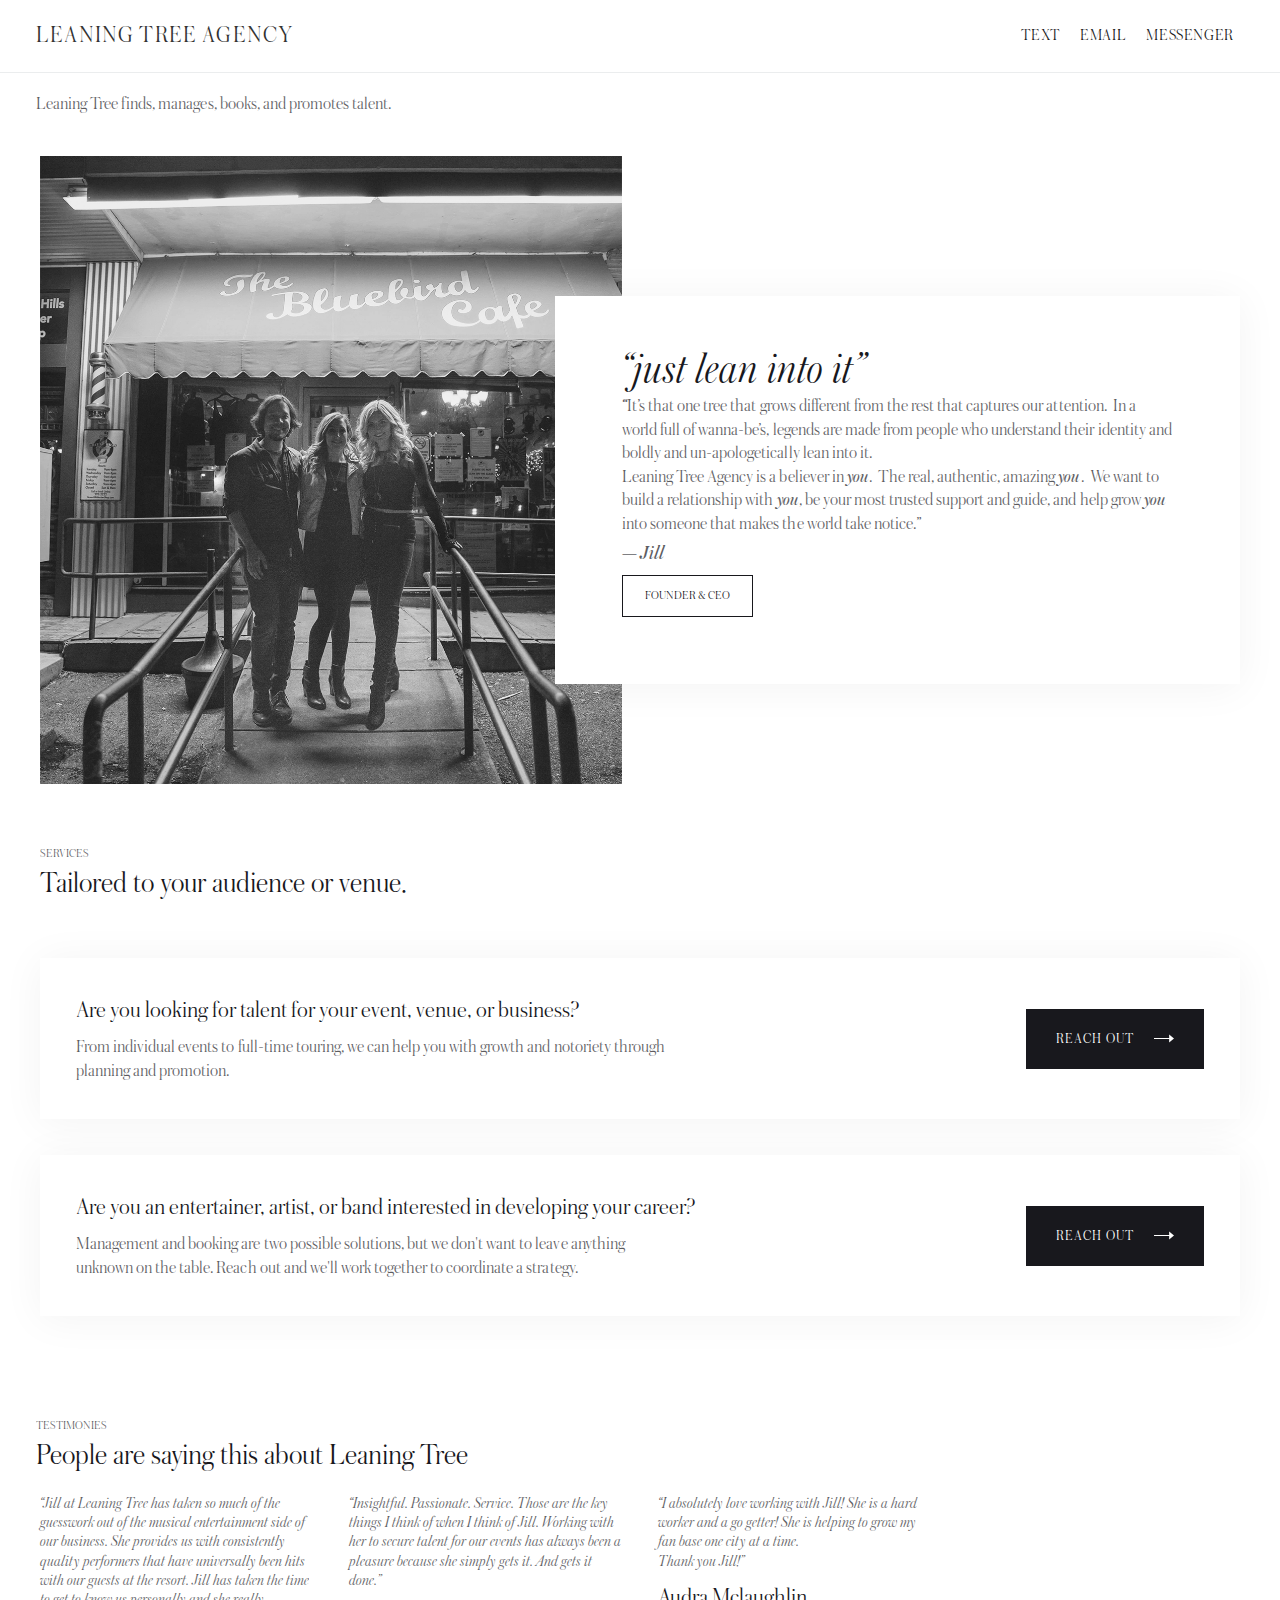
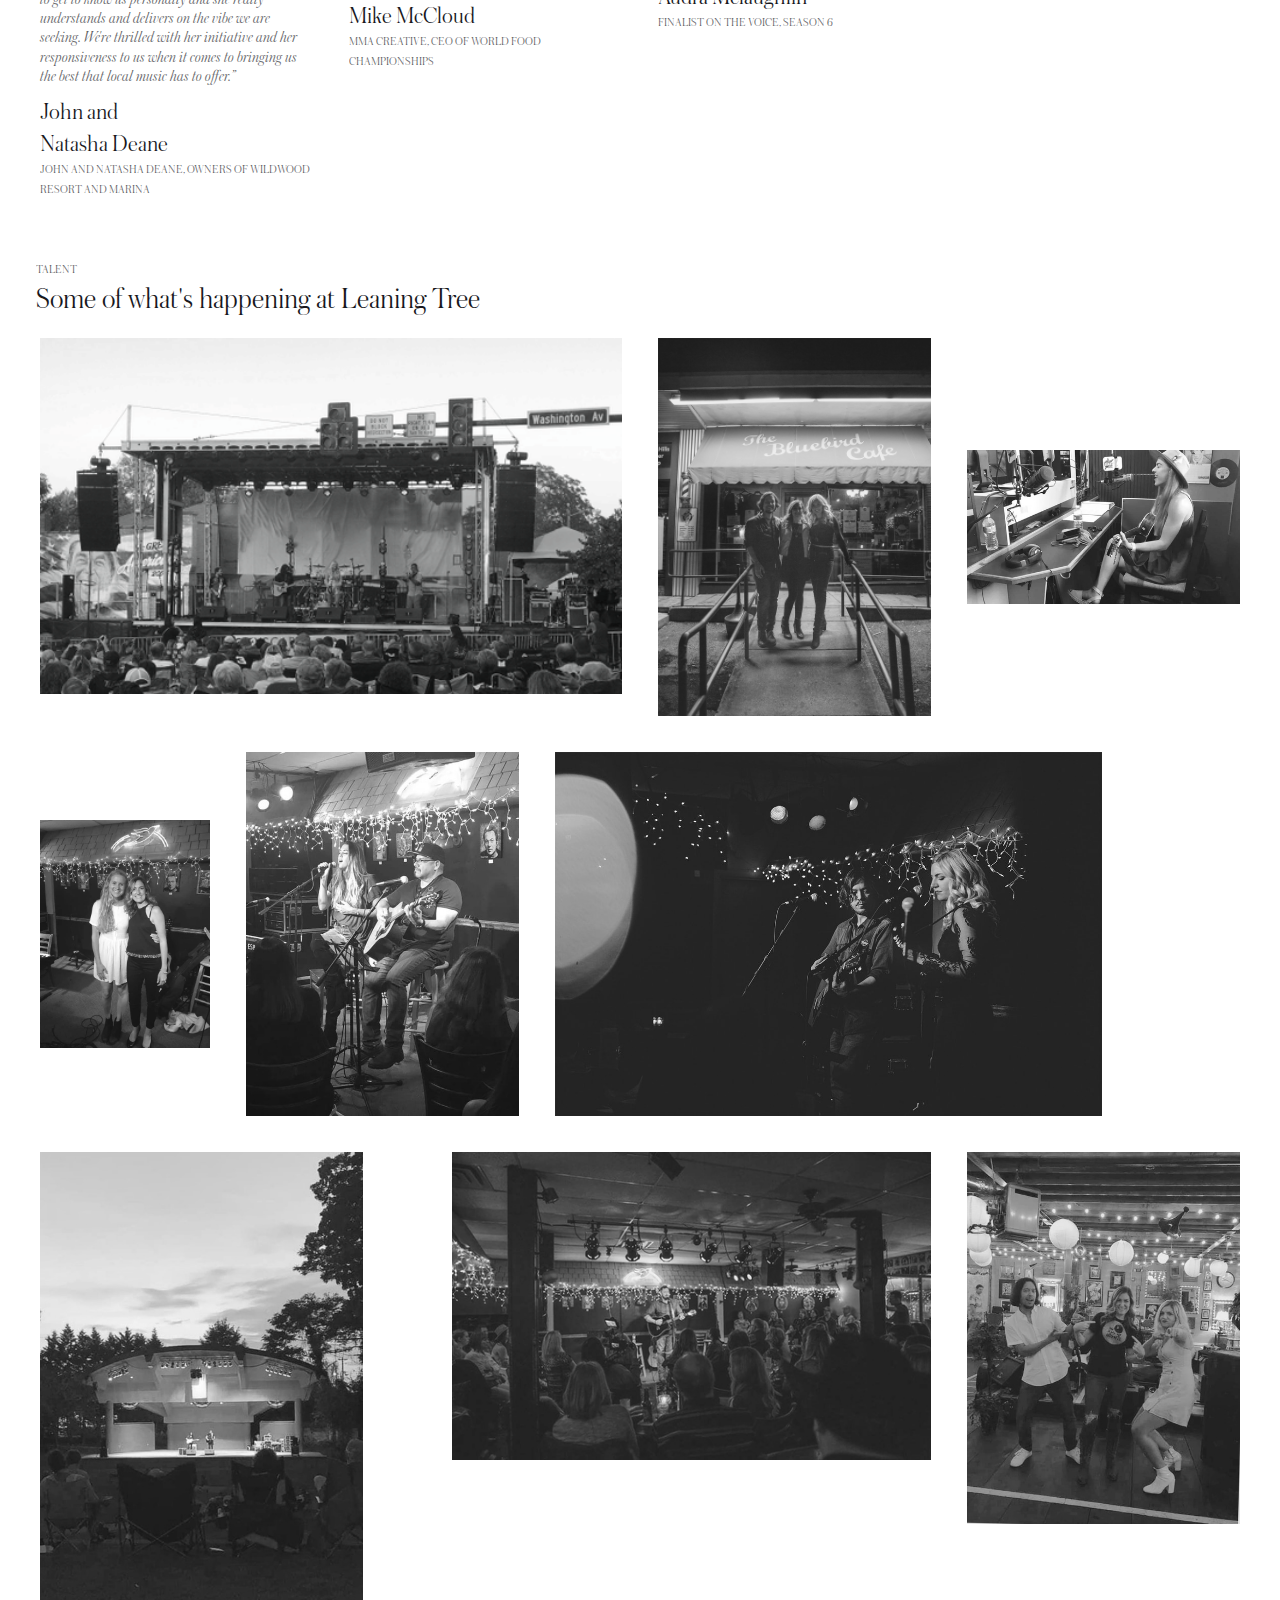
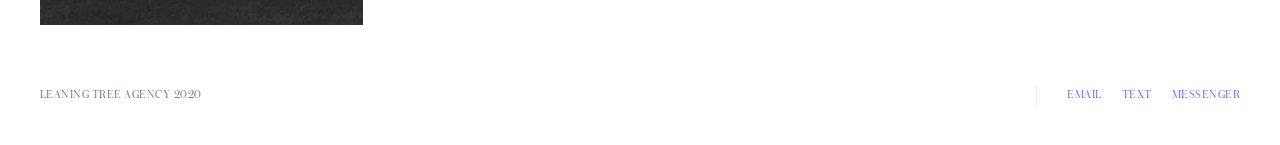
==== index.html @ 489dcfaf "moving files out of folder" ====
<!DOCTYPE html>
<!--  This site was created in Webflow. http://www.webflow.com  -->
<!--  Last Published: Fri May 15 2020 15:03:28 GMT+0000 (Coordinated Universal Time)  -->
<html data-wf-page="5e2cdea18c2b17414cbf01ee" data-wf-site="5e2cdea18c2b172fc7bf01ed">
<head>
  <meta charset="utf-8">
  <title>Leaning Tree Agency</title>
  <meta content="width=device-width, initial-scale=1" name="viewport">
  <meta content="Webflow" name="generator">
  <link href="css/normalize.css" rel="stylesheet" type="text/css">
  <link href="css/webflow.css" rel="stylesheet" type="text/css">
  <link href="css/leaning-tree-agency.webflow.css" rel="stylesheet" type="text/css">
  <!-- [if lt IE 9]><script src="https://cdnjs.cloudflare.com/ajax/libs/html5shiv/3.7.3/html5shiv.min.js" type="text/javascript"></script><![endif] -->
  <script type="text/javascript">
      ! function(o, c) {
        var n = c.documentElement,
          t = " w-mod-";
        n.className += t + "js", ("ontouchstart" in o || o.DocumentTouch && c instanceof DocumentTouch) && (n.className += t + "touch")
      }(window, document);
    </script>
  <link href="images/favicon.ico" rel="shortcut icon" type="image/x-icon">
  <link href="images/webclip.png" rel="apple-touch-icon">
</head>
<body>
  <div data-collapse="none" data-animation="default" data-duration="400" data-no-scroll="1" role="banner" class="navbar1 active-nav1 w-nav">
    <div class="nav1-wrap">
      <a href="http://leaningtreeagency.com" id="w-node-51415d93a63d-4cbf01ee" class="brand w-nav-brand">
        <p class="nav1-logo">leaning tree agency</p>
      </a>
      <div id="w-node-51415d93a640-4cbf01ee" class="nav1-menu-wrap">
        <nav role="navigation" class="nav1-menu w-nav-menu"><a href="sms:1-931-251-1902" class="nav-link w-nav-link">Text</a><a href="mailto:stalnakerjill@gmail.com" class="nav-link w-nav-link">email</a><a href="http://m.me/stalnakerjill" target="_blank" class="nav-link w-nav-link">messenger</a></nav>
      </div>
    </div>
  </div>
  <div class="wrapper m20-60">
    <div class="section-2 m20-40">
      <div class="hero3-content-2">
        <p class="paragraph-71">Leaning Tree finds, manages, books, and promotes talent. <br></p>
      </div>
      <div class="contact-nav"><a href="sms:1-931-251-1902" target="_blank" class="sms">Text</a><a href="mailto:stalnakerjill@gmail.com" class="email">Email</a><a href="http://m.me/stalnakerjill" target="_blank" class="messenger">Messenger</a></div>
    </div>
  </div>
  <div class="wrapper m0-60">
    <div class="section-2">
      <div class="w-layout-grid content7-grid">
        <div id="w-node-635396e40d58-4cbf01ee" class="content7-content-wrap">
          <div>
            <div class="size1-text-2"><em class="italic-text">“just lean into it”</em></div>
            <div class="paragraph-71"><em class="italic-text">“</em>It’s that one tree that grows different from the rest that captures our attention.  In a world full of wanna-be’s, legends are made from people who understand their identity and boldly and un-apologetically lean into it.<br>Leaning Tree Agency is a believer in <em>you</em>.  The real, authentic, amazing <em>you</em>.  We want to build a relationship with <em>you</em>, be your most trusted support and guide, and help grow <em>you </em>into someone that makes the world take notice.”<br><em class="italic-text-2">— Jill</em></div>
          </div>
          <div class="label">FOUNDER &amp; CEO</div>
        </div>
        <div id="w-node-635396e40d5e-4cbf01ee" class="content7-image"></div>
      </div>
    </div>
  </div>
  <div class="wrapper m0-100">
    <div class="section-2">
      <div class="w-layout-grid cta10-grid">
        <div id="w-node-aba1b7c9fd84-4cbf01ee" class="cta10-headline-wrap">
          <div class="text-label">Services<br></div>
          <p class="size3-text-2">Tailored to your audience or venue.<br></p>
        </div>
        <div id="w-node-aba1b7c9fd8b-4cbf01ee" class="cta10-option-wrap">
          <div class="cta10-option-title">
            <p class="size4-text">Are you looking for talent for your event, venue, or business?<br></p>
            <p class="paragraph-71">From individual events to full-time touring, we can help you with growth and notoriety through planning and promotion.<br></p>
          </div>
          <a data-w-id="052a7e98-3991-76e2-40b9-aba1b7c9fd93" href="mailto:stalnakerjill@gmail.com" class="button-small w-inline-block">
            <div class="button-label">REACH OUT</div><img src="images/Arrow2x.svg" alt="" class="button-arrow"></a>
        </div>
        <div id="w-node-aba1b7c9fd97-4cbf01ee" class="cta10-option-wrap">
          <div class="cta10-option-title">
            <p class="size4-text">Are you an entertainer, artist, or band interested in developing your career?<br></p>
            <p class="paragraph-71">Management and booking are two possible solutions, but we don&#x27;t want to leave anything unknown on the table. Reach out and we&#x27;ll work together to coordinate a strategy.<br></p>
          </div>
          <a data-w-id="052a7e98-3991-76e2-40b9-aba1b7c9fd9f" href="mailto:stalnakerjill@gmail.com" class="button-small w-inline-block">
            <div class="button-label">REACH OUT</div><img src="images/Arrow2x.svg" alt="" class="button-arrow"></a>
        </div>
      </div>
    </div>
  </div>
  <div class="wrapper m0-60">
    <div class="section-2">
      <div class="content17-headline-wrap">
        <div class="text-label">Testimonies</div>
        <div class="size3-text-2">People are saying this about Leaning Tree<br></div>
      </div>
      <div class="w-layout-grid content17-grid">
        <div id="w-node-8b6c65f824bd-4cbf01ee">
          <div class="content17-author-pic content17-image2"></div>
          <p class="paragraph-72"><em class="italic-text">“</em>Jill at Leaning Tree has taken so much of the guesswork out of the musical entertainment side of our business. She provides us with consistently quality performers that have universally been hits with our guests at the resort. Jill has taken the time to get to know us personally and she really understands and delivers on the vibe we are seeking. We&#x27;re thrilled with her initiative and her responsiveness to us when it comes to bringing us the best that local music has to offer.”<br></p>
          <div class="size4-text">John and <br>Natasha Deane<br></div>
          <div class="text-label">John and Natasha Deane, owners of Wildwood Resort and Marina</div>
        </div>
        <div id="w-node-8b6c65f824b3-4cbf01ee">
          <div class="content17-author-pic content17-image1"></div>
          <p class="paragraph-72"><em class="italic-text">“</em>Insightful. Passionate. Service. Those are the key things I think of when I think of Jill. Working with her to secure talent for our events has always been a pleasure because she simply gets it. And gets it done.”<br></p>
          <div class="size4-text">Mike McCloud<br></div>
          <div class="text-label">MMA Creative, CEO of World Food Championships</div>
        </div>
        <div id="w-node-8b6c65f824c7-4cbf01ee">
          <div class="content17-author-pic content17-image3"></div>
          <p class="paragraph-72"><em class="italic-text">“</em>I absolutely love working with Jill! She is a hard worker and a go getter! She is helping to grow my fan base one city at a time. <br>Thank you Jill!”<br></p>
          <div class="size4-text">Audra Mclaughlin<br></div>
          <div class="text-label">finalist on The Voice, season 6</div>
        </div>
      </div>
    </div>
  </div>
  <div class="wrapper m40-20">
    <div class="section-2">
      <div class="content17-headline-wrap">
        <div class="text-label">Talent</div>
        <div class="size3-text-2">Some of what&#x27;s happening at Leaning Tree</div>
      </div>
      <div class="w-layout-grid content6-grid"><img src="images/concert.png" width="1901" srcset="images/concert-p-500.png 500w, images/concert-p-800.png 800w, images/concert-p-1080.png 1080w, images/concert-p-1600.png 1600w, images/concert-p-2000.png 2000w, images/concert-p-2600.png 2600w, images/concert-p-3200.png 3200w, images/concert.png 3802w" sizes="(max-width: 479px) 21vw, (max-width: 767px) 14vw, (max-width: 991px) 9vw, (max-width: 1279px) 5vw, 67px" id="w-node-f8211c291691-4cbf01ee" alt=""><img src="images/LeaningTree-15.jpg" width="324" srcset="images/LeaningTree-15-p-500.jpeg 500w, images/LeaningTree-15-p-800.jpeg 800w, images/LeaningTree-15-p-1080.jpeg 1080w, images/LeaningTree-15.jpg 1156w" sizes="(max-width: 479px) 21vw, (max-width: 767px) 14vw, (max-width: 991px) 9vw, (max-width: 1279px) 5vw, 67px" id="w-node-249fa0f0c593-4cbf01ee" alt=""><img src="images/LeaningTree-9.jpg" width="372" srcset="images/LeaningTree-9-p-500.jpeg 500w, images/LeaningTree-9-p-800.jpeg 800w, images/LeaningTree-9.jpg 960w" sizes="(max-width: 479px) 21vw, (max-width: 767px) 14vw, (max-width: 991px) 9vw, (max-width: 1279px) 5vw, 67px" id="w-node-abe254075453-4cbf01ee" alt=""><img src="images/LeaningTree-4.jpg" width="251" srcset="images/LeaningTree-4-p-500.jpeg 500w, images/LeaningTree-4.jpg 688w" sizes="(max-width: 479px) 21vw, (max-width: 767px) 14vw, (max-width: 991px) 9vw, (max-width: 1279px) 5vw, 67px" id="w-node-fb7b08b3c97b-4cbf01ee" alt=""><img src="images/LeaningTree-2.jpg" width="279" srcset="images/LeaningTree-2-p-500.jpeg 500w, images/LeaningTree-2.jpg 720w" sizes="(max-width: 479px) 21vw, (max-width: 767px) 14vw, (max-width: 991px) 9vw, (max-width: 1279px) 5vw, 67px" id="w-node-62f5f57d9c91-4cbf01ee" alt=""><img src="images/LeaningTree-14.jpg" width="547" srcset="images/LeaningTree-14-p-1080.jpeg 1080w, images/LeaningTree-14.jpg 1600w" sizes="(max-width: 479px) 21vw, (max-width: 767px) 14vw, (max-width: 991px) 9vw, (max-width: 1279px) 5vw, 67px" id="w-node-262504e046e8-4cbf01ee" alt=""><img src="images/LeaningTree-7.jpg" width="323" srcset="images/LeaningTree-7-p-500.jpeg 500w, images/LeaningTree-7.jpg 592w" sizes="(max-width: 479px) 21vw, (max-width: 767px) 14vw, (max-width: 991px) 9vw, (max-width: 1279px) 5vw, 67px" id="w-node-73615f0e7af0-4cbf01ee" alt=""><img src="images/LeaningTree-12.jpg" width="563" srcset="images/LeaningTree-12-p-500.jpeg 500w, images/LeaningTree-12-p-800.jpeg 800w, images/LeaningTree-12.jpg 960w" sizes="(max-width: 479px) 21vw, (max-width: 767px) 14vw, (max-width: 991px) 9vw, (max-width: 1279px) 5vw, 67px" id="w-node-8b272ee612b5-4cbf01ee" alt=""><img src="images/LeaningTree-3.jpg" width="279" srcset="images/LeaningTree-3-p-500.jpeg 500w, images/LeaningTree-3.jpg 652w" sizes="(max-width: 479px) 21vw, (max-width: 767px) 14vw, (max-width: 991px) 9vw, (max-width: 1279px) 5vw, 67px" id="w-node-10e505156685-4cbf01ee" alt=""></div>
    </div>
  </div>
  <div class="wrapper">
    <div class="section-2">
      <div class="w-layout-grid footer5-grid"><a id="w-node-8fe089604142-4cbf01ee" href="#" class="footer5-logo-link">leaning tree agency 2020</a>
        <div id="w-node-8fe089604144-4cbf01ee" class="footer5-right-column">
          <div class="footer5-divider"></div>
          <div class="footer5-links-wrap"><a href="mailto:stalnakerjill@gmail.com" class="footer5-link">email</a><a href="sms:1-931-251-1902" class="footer5-link">Text</a><a href="http://m.me/stalnakerjill" class="footer5-link">MESsenger</a></div>
        </div>
      </div>
    </div>
  </div>
  <script src="https://d3e54v103j8qbb.cloudfront.net/js/jquery-3.4.1.min.220afd743d.js?site=5e2cdea18c2b172fc7bf01ed" type="text/javascript" integrity="sha256-CSXorXvZcTkaix6Yvo6HppcZGetbYMGWSFlBw8HfCJo=" crossorigin="anonymous"></script>
  <script src="js/webflow.js" type="text/javascript"></script>
  <!-- [if lte IE 9]><script src="https://cdnjs.cloudflare.com/ajax/libs/placeholders/3.0.2/placeholders.min.js"></script><![endif] -->
</body>
</html>
---- css/webflow.css ----
@font-face {
  font-family: 'webflow-icons';
  src: url("[data-uri]") format('truetype');
  font-weight: normal;
  font-style: normal;
}
[class^="w-icon-"],
[class*=" w-icon-"] {
  /* use !important to prevent issues with browser extensions that change fonts */
  font-family: 'webflow-icons' !important;
  speak: none;
  font-style: normal;
  font-weight: normal;
  font-variant: normal;
  text-transform: none;
  line-height: 1;
  /* Better Font Rendering =========== */
  -webkit-font-smoothing: antialiased;
  -moz-osx-font-smoothing: grayscale;
}
.w-icon-slider-right:before {
  content: "\e600";
}
.w-icon-slider-left:before {
  content: "\e601";
}
.w-icon-nav-menu:before {
  content: "\e602";
}
.w-icon-arrow-down:before,
.w-icon-dropdown-toggle:before {
  content: "\e603";
}
.w-icon-file-upload-remove:before {
  content: "\e900";
}
.w-icon-file-upload-icon:before {
  content: "\e903";
}
* {
  -webkit-box-sizing: border-box;
  -moz-box-sizing: border-box;
  box-sizing: border-box;
}
html {
  height: 100%;
}
body {
  margin: 0;
  min-height: 100%;
  background-color: #fff;
  font-family: Arial, sans-serif;
  font-size: 14px;
  line-height: 20px;
  color: #333;
}
img {
  max-width: 100%;
  vertical-align: middle;
  display: inline-block;
}
html.w-mod-touch * {
  background-attachment: scroll !important;
}
.w-block {
  display: block;
}
.w-inline-block {
  max-width: 100%;
  display: inline-block;
}
.w-clearfix:before,
.w-clearfix:after {
  content: " ";
  display: table;
  grid-column-start: 1;
  grid-row-start: 1;
  grid-column-end: 2;
  grid-row-end: 2;
}
.w-clearfix:after {
  clear: both;
}
.w-hidden {
  display: none;
}
.w-button {
  display: inline-block;
  padding: 9px 15px;
  background-color: #3898EC;
  color: white;
  border: 0;
  line-height: inherit;
  text-decoration: none;
  cursor: pointer;
  border-radius: 0;
}
input.w-button {
  -webkit-appearance: button;
}
html[data-w-dynpage] [data-w-cloak] {
  color: transparent !important;
}
.w-webflow-badge,
.w-webflow-badge * {
  position: static;
  left: auto;
  top: auto;
  right: auto;
  bottom: auto;
  z-index: auto;
  display: block;
  visibility: visible;
  overflow: visible;
  overflow-x: visible;
  overflow-y: visible;
  box-sizing: border-box;
  width: auto;
  height: auto;
  max-height: none;
  max-width: none;
  min-height: 0;
  min-width: 0;
  margin: 0;
  padding: 0;
  float: none;
  clear: none;
  border: 0 none transparent;
  border-radius: 0;
  background: none;
  background-image: none;
  background-position: 0% 0%;
  background-size: auto auto;
  background-repeat: repeat;
  background-origin: padding-box;
  background-clip: border-box;
  background-attachment: scroll;
  background-color: transparent;
  box-shadow: none;
  opacity: 1.0;
  transform: none;
  transition: none;
  direction: ltr;
  font-family: inherit;
  font-weight: inherit;
  color: inherit;
  font-size: inherit;
  line-height: inherit;
  font-style: inherit;
  font-variant: inherit;
  text-align: inherit;
  letter-spacing: inherit;
  text-decoration: inherit;
  text-indent: 0;
  text-transform: inherit;
  list-style-type: disc;
  text-shadow: none;
  font-smoothing: auto;
  vertical-align: baseline;
  cursor: inherit;
  white-space: inherit;
  word-break: normal;
  word-spacing: normal;
  word-wrap: normal;
}
.w-webflow-badge {
  position: fixed !important;
  display: inline-block !important;
  visibility: visible !important;
  opacity: 1 !important;
  z-index: 2147483647 !important;
  top: auto !important;
  right: 12px !important;
  bottom: 12px !important;
  left: auto !important;
  color: #AAADB0 !important;
  background-color: #fff !important;
  border-radius: 3px !important;
  padding: 6px 8px 6px 6px !important;
  font-size: 12px !important;
  opacity: 1.0 !important;
  line-height: 14px !important;
  text-decoration: none !important;
  transform: none !important;
  margin: 0 !important;
  width: auto !important;
  height: auto !important;
  overflow: visible !important;
  white-space: nowrap;
  box-shadow: 0 0 0 1px rgba(0, 0, 0, 0.1), 0px 1px 3px rgba(0, 0, 0, 0.1);
  cursor: pointer;
}
.w-webflow-badge > img {
  display: inline-block !important;
  visibility: visible !important;
  opacity: 1 !important;
  vertical-align: middle !important;
}
h1,
h2,
h3,
h4,
h5,
h6 {
  font-weight: bold;
  margin-bottom: 10px;
}
h1 {
  font-size: 38px;
  line-height: 44px;
  margin-top: 20px;
}
h2 {
  font-size: 32px;
  line-height: 36px;
  margin-top: 20px;
}
h3 {
  font-size: 24px;
  line-height: 30px;
  margin-top: 20px;
}
h4 {
  font-size: 18px;
  line-height: 24px;
  margin-top: 10px;
}
h5 {
  font-size: 14px;
  line-height: 20px;
  margin-top: 10px;
}
h6 {
  font-size: 12px;
  line-height: 18px;
  margin-top: 10px;
}
p {
  margin-top: 0;
  margin-bottom: 10px;
}
blockquote {
  margin: 0 0 10px 0;
  padding: 10px 20px;
  border-left: 5px solid #E2E2E2;
  font-size: 18px;
  line-height: 22px;
}
figure {
  margin: 0;
  margin-bottom: 10px;
}
figcaption {
  margin-top: 5px;
  text-align: center;
}
ul,
ol {
  margin-top: 0px;
  margin-bottom: 10px;
  padding-left: 40px;
}
.w-list-unstyled {
  padding-left: 0;
  list-style: none;
}
.w-embed:before,
.w-embed:after {
  content: " ";
  display: table;
  grid-column-start: 1;
  grid-row-start: 1;
  grid-column-end: 2;
  grid-row-end: 2;
}
.w-embed:after {
  clear: both;
}
.w-video {
  width: 100%;
  position: relative;
  padding: 0;
}
.w-video iframe,
.w-video object,
.w-video embed {
  position: absolute;
  top: 0;
  left: 0;
  width: 100%;
  height: 100%;
}
fieldset {
  padding: 0;
  margin: 0;
  border: 0;
}
button,
html input[type="button"],
input[type="reset"] {
  border: 0;
  cursor: pointer;
  -webkit-appearance: button;
}
.w-form {
  margin: 0 0 15px;
}
.w-form-done {
  display: none;
  padding: 20px;
  text-align: center;
  background-color: #dddddd;
}
.w-form-fail {
  display: none;
  margin-top: 10px;
  padding: 10px;
  background-color: #ffdede;
}
label {
  display: block;
  margin-bottom: 5px;
  font-weight: bold;
}
.w-input,
.w-select {
  display: block;
  width: 100%;
  height: 38px;
  padding: 8px 12px;
  margin-bottom: 10px;
  font-size: 14px;
  line-height: 1.428571429;
  color: #333333;
  vertical-align: middle;
  background-color: #ffffff;
  border: 1px solid #cccccc;
}
.w-input:-moz-placeholder,
.w-select:-moz-placeholder {
  color: #999;
}
.w-input::-moz-placeholder,
.w-select::-moz-placeholder {
  color: #999;
  opacity: 1;
}
.w-input:-ms-input-placeholder,
.w-select:-ms-input-placeholder {
  color: #999;
}
.w-input::-webkit-input-placeholder,
.w-select::-webkit-input-placeholder {
  color: #999;
}
.w-input:focus,
.w-select:focus {
  border-color: #3898EC;
  outline: 0;
}
.w-input[disabled],
.w-select[disabled],
.w-input[readonly],
.w-select[readonly],
fieldset[disabled] .w-input,
fieldset[disabled] .w-select {
  cursor: not-allowed;
  background-color: #eeeeee;
}
textarea.w-input,
textarea.w-select {
  height: auto;
}
.w-select {
  background-color: #f3f3f3;
}
.w-select[multiple] {
  height: auto;
}
.w-form-label {
  display: inline-block;
  cursor: pointer;
  font-weight: normal;
  margin-bottom: 0px;
}
.w-radio {
  display: block;
  margin-bottom: 5px;
  padding-left: 20px;
}
.w-radio:before,
.w-radio:after {
  content: " ";
  display: table;
  grid-column-start: 1;
  grid-row-start: 1;
  grid-column-end: 2;
  grid-row-end: 2;
}
.w-radio:after {
  clear: both;
}
.w-radio-input {
  margin: 4px 0 0;
  margin-top: 1px \9;
  line-height: normal;
  float: left;
  margin-left: -20px;
}
.w-radio-input {
  margin-top: 3px;
}
.w-file-upload {
  display: block;
  margin-bottom: 10px;
}
.w-file-upload-input {
  width: 0.1px;
  height: 0.1px;
  opacity: 0;
  overflow: hidden;
  position: absolute;
  z-index: -100;
}
.w-file-upload-default,
.w-file-upload-uploading,
.w-file-upload-success {
  display: inline-block;
  color: #333333;
}
.w-file-upload-error {
  display: block;
  margin-top: 10px;
}
.w-file-upload-default.w-hidden,
.w-file-upload-uploading.w-hidden,
.w-file-upload-error.w-hidden,
.w-file-upload-success.w-hidden {
  display: none;
}
.w-file-upload-uploading-btn {
  display: flex;
  font-size: 14px;
  font-weight: normal;
  cursor: pointer;
  margin: 0;
  padding: 8px 12px;
  border: 1px solid #cccccc;
  background-color: #fafafa;
}
.w-file-upload-file {
  display: flex;
  flex-grow: 1;
  justify-content: space-between;
  margin: 0;
  padding: 8px 9px 8px 11px;
  border: 1px solid #cccccc;
  background-color: #fafafa;
}
.w-file-upload-file-name {
  font-size: 14px;
  font-weight: normal;
  display: block;
}
.w-file-remove-link {
  margin-top: 3px;
  margin-left: 10px;
  width: auto;
  height: auto;
  padding: 3px;
  display: block;
  cursor: pointer;
}
.w-icon-file-upload-remove {
  margin: auto;
  font-size: 10px;
}
.w-file-upload-error-msg {
  display: inline-block;
  color: #ea384c;
  padding: 2px 0;
}
.w-file-upload-info {
  display: inline-block;
  line-height: 38px;
  padding: 0 12px;
}
.w-file-upload-label {
  display: inline-block;
  font-size: 14px;
  font-weight: normal;
  cursor: pointer;
  margin: 0;
  padding: 8px 12px;
  border: 1px solid #cccccc;
  background-color: #fafafa;
}
.w-icon-file-upload-icon,
.w-icon-file-upload-uploading {
  display: inline-block;
  margin-right: 8px;
  width: 20px;
}
.w-icon-file-upload-uploading {
  height: 20px;
}
.w-container {
  margin-left: auto;
  margin-right: auto;
  max-width: 940px;
}
.w-container:before,
.w-container:after {
  content: " ";
  display: table;
  grid-column-start: 1;
  grid-row-start: 1;
  grid-column-end: 2;
  grid-row-end: 2;
}
.w-container:after {
  clear: both;
}
.w-container .w-row {
  margin-left: -10px;
  margin-right: -10px;
}
.w-row:before,
.w-row:after {
  content: " ";
  display: table;
  grid-column-start: 1;
  grid-row-start: 1;
  grid-column-end: 2;
  grid-row-end: 2;
}
.w-row:after {
  clear: both;
}
.w-row .w-row {
  margin-left: 0;
  margin-right: 0;
}
.w-col {
  position: relative;
  float: left;
  width: 100%;
  min-height: 1px;
  padding-left: 10px;
  padding-right: 10px;
}
.w-col .w-col {
  padding-left: 0;
  padding-right: 0;
}
.w-col-1 {
  width: 8.33333333%;
}
.w-col-2 {
  width: 16.66666667%;
}
.w-col-3 {
  width: 25%;
}
.w-col-4 {
  width: 33.33333333%;
}
.w-col-5 {
  width: 41.66666667%;
}
.w-col-6 {
  width: 50%;
}
.w-col-7 {
  width: 58.33333333%;
}
.w-col-8 {
  width: 66.66666667%;
}
.w-col-9 {
  width: 75%;
}
.w-col-10 {
  width: 83.33333333%;
}
.w-col-11 {
  width: 91.66666667%;
}
.w-col-12 {
  width: 100%;
}
.w-hidden-main {
  display: none !important;
}
@media screen and (max-width: 991px) {
  .w-container {
    max-width: 728px;
  }
  .w-hidden-main {
    display: inherit !important;
  }
  .w-hidden-medium {
    display: none !important;
  }
  .w-col-medium-1 {
    width: 8.33333333%;
  }
  .w-col-medium-2 {
    width: 16.66666667%;
  }
  .w-col-medium-3 {
    width: 25%;
  }
  .w-col-medium-4 {
    width: 33.33333333%;
  }
  .w-col-medium-5 {
    width: 41.66666667%;
  }
  .w-col-medium-6 {
    width: 50%;
  }
  .w-col-medium-7 {
    width: 58.33333333%;
  }
  .w-col-medium-8 {
    width: 66.66666667%;
  }
  .w-col-medium-9 {
    width: 75%;
  }
  .w-col-medium-10 {
    width: 83.33333333%;
  }
  .w-col-medium-11 {
    width: 91.66666667%;
  }
  .w-col-medium-12 {
    width: 100%;
  }
  .w-col-stack {
    width: 100%;
    left: auto;
    right: auto;
  }
}
@media screen and (max-width: 767px) {
  .w-hidden-main {
    display: inherit !important;
  }
  .w-hidden-medium {
    display: inherit !important;
  }
  .w-hidden-small {
    display: none !important;
  }
  .w-row,
  .w-container .w-row {
    margin-left: 0;
    margin-right: 0;
  }
  .w-col {
    width: 100%;
    left: auto;
    right: auto;
  }
  .w-col-small-1 {
    width: 8.33333333%;
  }
  .w-col-small-2 {
    width: 16.66666667%;
  }
  .w-col-small-3 {
    width: 25%;
  }
  .w-col-small-4 {
    width: 33.33333333%;
  }
  .w-col-small-5 {
    width: 41.66666667%;
  }
  .w-col-small-6 {
    width: 50%;
  }
  .w-col-small-7 {
    width: 58.33333333%;
  }
  .w-col-small-8 {
    width: 66.66666667%;
  }
  .w-col-small-9 {
    width: 75%;
  }
  .w-col-small-10 {
    width: 83.33333333%;
  }
  .w-col-small-11 {
    width: 91.66666667%;
  }
  .w-col-small-12 {
    width: 100%;
  }
}
@media screen and (max-width: 479px) {
  .w-container {
    max-width: none;
  }
  .w-hidden-main {
    display: inherit !important;
  }
  .w-hidden-medium {
    display: inherit !important;
  }
  .w-hidden-small {
    display: inherit !important;
  }
  .w-hidden-tiny {
    display: none !important;
  }
  .w-col {
    width: 100%;
  }
  .w-col-tiny-1 {
    width: 8.33333333%;
  }
  .w-col-tiny-2 {
    width: 16.66666667%;
  }
  .w-col-tiny-3 {
    width: 25%;
  }
  .w-col-tiny-4 {
    width: 33.33333333%;
  }
  .w-col-tiny-5 {
    width: 41.66666667%;
  }
  .w-col-tiny-6 {
    width: 50%;
  }
  .w-col-tiny-7 {
    width: 58.33333333%;
  }
  .w-col-tiny-8 {
    width: 66.66666667%;
  }
  .w-col-tiny-9 {
    width: 75%;
  }
  .w-col-tiny-10 {
    width: 83.33333333%;
  }
  .w-col-tiny-11 {
    width: 91.66666667%;
  }
  .w-col-tiny-12 {
    width: 100%;
  }
}
.w-widget {
  position: relative;
}
.w-widget-map {
  width: 100%;
  height: 400px;
}
.w-widget-map label {
  width: auto;
  display: inline;
}
.w-widget-map img {
  max-width: inherit;
}
.w-widget-map .gm-style-iw {
  text-align: center;
}
.w-widget-map .gm-style-iw > button {
  display: none !important;
}
.w-widget-twitter {
  overflow: hidden;
}
.w-widget-twitter-count-shim {
  display: inline-block;
  vertical-align: top;
  position: relative;
  width: 28px;
  height: 20px;
  text-align: center;
  background: white;
  border: #758696 solid 1px;
  border-radius: 3px;
}
.w-widget-twitter-count-shim * {
  pointer-events: none;
  -webkit-user-select: none;
  -moz-user-select: none;
  -ms-user-select: none;
  user-select: none;
}
.w-widget-twitter-count-shim .w-widget-twitter-count-inner {
  position: relative;
  font-size: 15px;
  line-height: 12px;
  text-align: center;
  color: #999;
  font-family: serif;
}
.w-widget-twitter-count-shim .w-widget-twitter-count-clear {
  position: relative;
  display: block;
}
.w-widget-twitter-count-shim.w--large {
  width: 36px;
  height: 28px;
}
.w-widget-twitter-count-shim.w--large .w-widget-twitter-count-inner {
  font-size: 18px;
  line-height: 18px;
}
.w-widget-twitter-count-shim:not(.w--vertical) {
  margin-left: 5px;
  margin-right: 8px;
}
.w-widget-twitter-count-shim:not(.w--vertical).w--large {
  margin-left: 6px;
}
.w-widget-twitter-count-shim:not(.w--vertical):before,
.w-widget-twitter-count-shim:not(.w--vertical):after {
  top: 50%;
  left: 0;
  border: solid transparent;
  content: " ";
  height: 0;
  width: 0;
  position: absolute;
  pointer-events: none;
}
.w-widget-twitter-count-shim:not(.w--vertical):before {
  border-color: rgba(117, 134, 150, 0);
  border-right-color: #5d6c7b;
  border-width: 4px;
  margin-left: -9px;
  margin-top: -4px;
}
.w-widget-twitter-count-shim:not(.w--vertical).w--large:before {
  border-width: 5px;
  margin-left: -10px;
  margin-top: -5px;
}
.w-widget-twitter-count-shim:not(.w--vertical):after {
  border-color: rgba(255, 255, 255, 0);
  border-right-color: white;
  border-width: 4px;
  margin-left: -8px;
  margin-top: -4px;
}
.w-widget-twitter-count-shim:not(.w--vertical).w--large:after {
  border-width: 5px;
  margin-left: -9px;
  margin-top: -5px;
}
.w-widget-twitter-count-shim.w--vertical {
  width: 61px;
  height: 33px;
  margin-bottom: 8px;
}
.w-widget-twitter-count-shim.w--vertical:before,
.w-widget-twitter-count-shim.w--vertical:after {
  top: 100%;
  left: 50%;
  border: solid transparent;
  content: " ";
  height: 0;
  width: 0;
  position: absolute;
  pointer-events: none;
}
.w-widget-twitter-count-shim.w--vertical:before {
  border-color: rgba(117, 134, 150, 0);
  border-top-color: #5d6c7b;
  border-width: 5px;
  margin-left: -5px;
}
.w-widget-twitter-count-shim.w--vertical:after {
  border-color: rgba(255, 255, 255, 0);
  border-top-color: white;
  border-width: 4px;
  margin-left: -4px;
}
.w-widget-twitter-count-shim.w--vertical .w-widget-twitter-count-inner {
  font-size: 18px;
  line-height: 22px;
}
.w-widget-twitter-count-shim.w--vertical.w--large {
  width: 76px;
}
.w-widget-gplus {
  overflow: hidden;
}
.w-background-video {
  position: relative;
  overflow: hidden;
  height: 500px;
  color: white;
}
.w-background-video > video {
  background-size: cover;
  background-position: 50% 50%;
  position: absolute;
  margin: auto;
  width: 100%;
  height: 100%;
  right: -100%;
  bottom: -100%;
  top: -100%;
  left: -100%;
  object-fit: cover;
  z-index: -100;
}
.w-background-video > video::-webkit-media-controls-start-playback-button {
  display: none !important;
  -webkit-appearance: none;
}
.w-slider {
  position: relative;
  height: 300px;
  text-align: center;
  background: #dddddd;
  clear: both;
  -webkit-tap-highlight-color: rgba(0, 0, 0, 0);
  tap-highlight-color: rgba(0, 0, 0, 0);
}
.w-slider-mask {
  position: relative;
  display: block;
  overflow: hidden;
  z-index: 1;
  left: 0;
  right: 0;
  height: 100%;
  white-space: nowrap;
}
.w-slide {
  position: relative;
  display: inline-block;
  vertical-align: top;
  width: 100%;
  height: 100%;
  white-space: normal;
  text-align: left;
}
.w-slider-nav {
  position: absolute;
  z-index: 2;
  top: auto;
  right: 0;
  bottom: 0;
  left: 0;
  margin: auto;
  padding-top: 10px;
  height: 40px;
  text-align: center;
  -webkit-tap-highlight-color: rgba(0, 0, 0, 0);
  tap-highlight-color: rgba(0, 0, 0, 0);
}
.w-slider-nav.w-round > div {
  border-radius: 100%;
}
.w-slider-nav.w-num > div {
  width: auto;
  height: auto;
  padding: 0.2em 0.5em;
  font-size: inherit;
  line-height: inherit;
}
.w-slider-nav.w-shadow > div {
  box-shadow: 0 0 3px rgba(51, 51, 51, 0.4);
}
.w-slider-nav-invert {
  color: #fff;
}
.w-slider-nav-invert > div {
  background-color: rgba(34, 34, 34, 0.4);
}
.w-slider-nav-invert > div.w-active {
  background-color: #222;
}
.w-slider-dot {
  position: relative;
  display: inline-block;
  width: 1em;
  height: 1em;
  background-color: rgba(255, 255, 255, 0.4);
  cursor: pointer;
  margin: 0 3px 0.5em;
  transition: background-color 100ms, color 100ms;
}
.w-slider-dot.w-active {
  background-color: #fff;
}
.w-slider-arrow-left,
.w-slider-arrow-right {
  position: absolute;
  width: 80px;
  top: 0;
  right: 0;
  bottom: 0;
  left: 0;
  margin: auto;
  cursor: pointer;
  overflow: hidden;
  color: white;
  font-size: 40px;
  -webkit-tap-highlight-color: rgba(0, 0, 0, 0);
  tap-highlight-color: rgba(0, 0, 0, 0);
  -webkit-user-select: none;
  -moz-user-select: none;
  -ms-user-select: none;
  user-select: none;
}
.w-slider-arrow-left [class^="w-icon-"],
.w-slider-arrow-right [class^="w-icon-"],
.w-slider-arrow-left [class*=" w-icon-"],
.w-slider-arrow-right [class*=" w-icon-"] {
  position: absolute;
}
.w-slider-arrow-left {
  z-index: 3;
  right: auto;
}
.w-slider-arrow-right {
  z-index: 4;
  left: auto;
}
.w-icon-slider-left,
.w-icon-slider-right {
  top: 0;
  right: 0;
  bottom: 0;
  left: 0;
  margin: auto;
  width: 1em;
  height: 1em;
}
.w-dropdown {
  display: inline-block;
  position: relative;
  text-align: left;
  margin-left: auto;
  margin-right: auto;
  z-index: 900;
}
.w-dropdown-btn,
.w-dropdown-toggle,
.w-dropdown-link {
  position: relative;
  vertical-align: top;
  text-decoration: none;
  color: #222222;
  padding: 20px;
  text-align: left;
  margin-left: auto;
  margin-right: auto;
  white-space: nowrap;
}
.w-dropdown-toggle {
  -webkit-user-select: none;
  -moz-user-select: none;
  -ms-user-select: none;
  user-select: none;
  display: inline-block;
  cursor: pointer;
  padding-right: 40px;
}
.w-icon-dropdown-toggle {
  position: absolute;
  top: 0;
  right: 0;
  bottom: 0;
  margin: auto;
  margin-right: 20px;
  width: 1em;
  height: 1em;
}
.w-dropdown-list {
  position: absolute;
  background: #dddddd;
  display: none;
  min-width: 100%;
}
.w-dropdown-list.w--open {
  display: block;
}
.w-dropdown-link {
  padding: 10px 20px;
  display: block;
  color: #222222;
}
.w-dropdown-link.w--current {
  color: #0082f3;
}
@media screen and (max-width: 767px) {
  .w-nav-brand {
    padding-left: 10px;
  }
}
/**
 * ## Note
 * Safari (on both iOS and OS X) does not handle viewport units (vh, vw) well.
 * For example percentage units do not work on descendants of elements that
 * have any dimensions expressed in viewport units. It also doesn’t handle them at
 * all in `calc()`.
 */
/**
 * Wrapper around all lightbox elements
 *
 * 1. Since the lightbox can receive focus, IE also gives it an outline.
 * 2. Fixes flickering on Chrome when a transition is in progress
 *    underneath the lightbox.
 */
.w-lightbox-backdrop {
  color: #000;
  cursor: auto;
  font-family: serif;
  font-size: medium;
  font-style: normal;
  font-variant: normal;
  font-weight: normal;
  letter-spacing: normal;
  line-height: normal;
  list-style: disc;
  text-align: start;
  text-indent: 0;
  text-shadow: none;
  text-transform: none;
  visibility: visible;
  white-space: normal;
  word-break: normal;
  word-spacing: normal;
  word-wrap: normal;
  position: fixed;
  top: 0;
  right: 0;
  bottom: 0;
  left: 0;
  color: #fff;
  font-family: "Helvetica Neue", Helvetica, Ubuntu, "Segoe UI", Verdana, sans-serif;
  font-size: 17px;
  line-height: 1.2;
  font-weight: 300;
  text-align: center;
  background: rgba(0, 0, 0, 0.9);
  z-index: 2000;
  outline: 0;
  /* 1 */
  opacity: 0;
  -webkit-user-select: none;
  -moz-user-select: none;
  -ms-user-select: none;
  -webkit-tap-highlight-color: transparent;
  -webkit-transform: translate(0, 0);
  /* 2 */
}
/**
 * Neat trick to bind the rubberband effect to our canvas instead of the whole
 * document on iOS. It also prevents a bug that causes the document underneath to scroll.
 */
.w-lightbox-backdrop,
.w-lightbox-container {
  height: 100%;
  overflow: auto;
  -webkit-overflow-scrolling: touch;
}
.w-lightbox-content {
  position: relative;
  height: 100vh;
  overflow: hidden;
}
.w-lightbox-view {
  position: absolute;
  width: 100vw;
  height: 100vh;
  opacity: 0;
}
.w-lightbox-view:before {
  content: "";
  height: 100vh;
}
/* .w-lightbox-content */
.w-lightbox-group,
.w-lightbox-group .w-lightbox-view,
.w-lightbox-group .w-lightbox-view:before {
  height: 86vh;
}
.w-lightbox-frame,
.w-lightbox-view:before {
  display: inline-block;
  vertical-align: middle;
}
/*
 * 1. Remove default margin set by user-agent on the <figure> element.
 */
.w-lightbox-figure {
  position: relative;
  margin: 0;
  /* 1 */
}
.w-lightbox-group .w-lightbox-figure {
  cursor: pointer;
}
/**
 * IE adds image dimensions as width and height attributes on the IMG tag,
 * but we need both width and height to be set to auto to enable scaling.
 */
.w-lightbox-img {
  width: auto;
  height: auto;
  max-width: none;
}
/**
 * 1. Reset if style is set by user on "All Images"
 */
.w-lightbox-image {
  display: block;
  float: none;
  /* 1 */
  max-width: 100vw;
  max-height: 100vh;
}
.w-lightbox-group .w-lightbox-image {
  max-height: 86vh;
}
.w-lightbox-caption {
  position: absolute;
  right: 0;
  bottom: 0;
  left: 0;
  padding: .5em 1em;
  background: rgba(0, 0, 0, 0.4);
  text-align: left;
  text-overflow: ellipsis;
  white-space: nowrap;
  overflow: hidden;
}
.w-lightbox-embed {
  position: absolute;
  top: 0;
  right: 0;
  bottom: 0;
  left: 0;
  width: 100%;
  height: 100%;
}
.w-lightbox-control {
  position: absolute;
  top: 0;
  width: 4em;
  background-size: 24px;
  background-repeat: no-repeat;
  background-position: center;
  cursor: pointer;
  -webkit-transition: all .3s;
  transition: all .3s;
}
.w-lightbox-left {
  display: none;
  bottom: 0;
  left: 0;
  /* <svg xmlns="http://www.w3.org/2000/svg" viewBox="-20 0 24 40" width="24" height="40"><g transform="rotate(45)"><path d="m0 0h5v23h23v5h-28z" opacity=".4"/><path d="m1 1h3v23h23v3h-26z" fill="#fff"/></g></svg> */
  background-image: url("[data-uri]");
}
.w-lightbox-right {
  display: none;
  right: 0;
  bottom: 0;
  /* <svg xmlns="http://www.w3.org/2000/svg" viewBox="-4 0 24 40" width="24" height="40"><g transform="rotate(45)"><path d="m0-0h28v28h-5v-23h-23z" opacity=".4"/><path d="m1 1h26v26h-3v-23h-23z" fill="#fff"/></g></svg> */
  background-image: url("[data-uri]");
}
/*
 * Without specifying the with and height inside the SVG, all versions of IE render the icon too small.
 * The bug does not seem to manifest itself if the elements are tall enough such as the above arrows.
 * (http://stackoverflow.com/questions/16092114/background-size-differs-in-internet-explorer)
 */
.w-lightbox-close {
  right: 0;
  height: 2.6em;
  /* <svg xmlns="http://www.w3.org/2000/svg" viewBox="-4 0 18 17" width="18" height="17"><g transform="rotate(45)"><path d="m0 0h7v-7h5v7h7v5h-7v7h-5v-7h-7z" opacity=".4"/><path d="m1 1h7v-7h3v7h7v3h-7v7h-3v-7h-7z" fill="#fff"/></g></svg> */
  background-image: url("[data-uri]");
  background-size: 18px;
}
/**
 * 1. All IE versions add extra space at the bottom without this.
 */
.w-lightbox-strip {
  position: absolute;
  bottom: 0;
  left: 0;
  right: 0;
  padding: 0 1vh;
  line-height: 0;
  /* 1 */
  white-space: nowrap;
  overflow-x: auto;
  overflow-y: hidden;
}
/*
 * 1. We use content-box to avoid having to do `width: calc(10vh + 2vw)`
 *    which doesn’t work in Safari anyway.
 * 2. Chrome renders images pixelated when switching to GPU. Making sure
 *    the parent is also rendered on the GPU (by setting translate3d for
 *    example) fixes this behavior.
 */
.w-lightbox-item {
  display: inline-block;
  width: 10vh;
  padding: 2vh 1vh;
  box-sizing: content-box;
  /* 1 */
  cursor: pointer;
  -webkit-transform: translate3d(0, 0, 0);
  /* 2 */
}
.w-lightbox-active {
  opacity: .3;
}
.w-lightbox-thumbnail {
  position: relative;
  height: 10vh;
  background: #222;
  overflow: hidden;
}
.w-lightbox-thumbnail-image {
  position: absolute;
  top: 0;
  left: 0;
}
.w-lightbox-thumbnail .w-lightbox-tall {
  top: 50%;
  width: 100%;
  -webkit-transform: translate(0, -50%);
  -ms-transform: translate(0, -50%);
  transform: translate(0, -50%);
}
.w-lightbox-thumbnail .w-lightbox-wide {
  left: 50%;
  height: 100%;
  -webkit-transform: translate(-50%, 0);
  -ms-transform: translate(-50%, 0);
  transform: translate(-50%, 0);
}
/*
 * Spinner
 *
 * Absolute pixel values are used to avoid rounding errors that would cause
 * the white spinning element to be misaligned with the track.
 */
.w-lightbox-spinner {
  position: absolute;
  top: 50%;
  left: 50%;
  box-sizing: border-box;
  width: 40px;
  height: 40px;
  margin-top: -20px;
  margin-left: -20px;
  border: 5px solid rgba(0, 0, 0, 0.4);
  border-radius: 50%;
  -webkit-animation: spin .8s infinite linear;
  animation: spin .8s infinite linear;
}
.w-lightbox-spinner:after {
  content: "";
  position: absolute;
  top: -4px;
  right: -4px;
  bottom: -4px;
  left: -4px;
  border: 3px solid transparent;
  border-bottom-color: #fff;
  border-radius: 50%;
}
/*
 * Utility classes
 */
.w-lightbox-hide {
  display: none;
}
.w-lightbox-noscroll {
  overflow: hidden;
}
@media (min-width: 768px) {
  .w-lightbox-content {
    height: 96vh;
    margin-top: 2vh;
  }
  .w-lightbox-view,
  .w-lightbox-view:before {
    height: 96vh;
  }
  /* .w-lightbox-content */
  .w-lightbox-group,
  .w-lightbox-group .w-lightbox-view,
  .w-lightbox-group .w-lightbox-view:before {
    height: 84vh;
  }
  .w-lightbox-image {
    max-width: 96vw;
    max-height: 96vh;
  }
  .w-lightbox-group .w-lightbox-image {
    max-width: 82.3vw;
    max-height: 84vh;
  }
  .w-lightbox-left,
  .w-lightbox-right {
    display: block;
    opacity: .5;
  }
  .w-lightbox-close {
    opacity: .8;
  }
  .w-lightbox-control:hover {
    opacity: 1;
  }
}
.w-lightbox-inactive,
.w-lightbox-inactive:hover {
  opacity: 0;
}
.w-richtext:before,
.w-richtext:after {
  content: " ";
  display: table;
  grid-column-start: 1;
  grid-row-start: 1;
  grid-column-end: 2;
  grid-row-end: 2;
}
.w-richtext:after {
  clear: both;
}
.w-richtext[contenteditable="true"]:before,
.w-richtext[contenteditable="true"]:after {
  white-space: initial;
}
.w-richtext ol,
.w-richtext ul {
  overflow: hidden;
}
.w-richtext .w-richtext-figure-selected.w-richtext-figure-type-video div:after,
.w-richtext .w-richtext-figure-selected[data-rt-type="video"] div:after {
  outline: 2px solid #2895f7;
}
.w-richtext .w-richtext-figure-selected.w-richtext-figure-type-image div,
.w-richtext .w-richtext-figure-selected[data-rt-type="image"] div {
  outline: 2px solid #2895f7;
}
.w-richtext figure.w-richtext-figure-type-video > div:after,
.w-richtext figure[data-rt-type="video"] > div:after {
  content: '';
  position: absolute;
  display: none;
  left: 0;
  top: 0;
  right: 0;
  bottom: 0;
}
.w-richtext figure {
  position: relative;
  max-width: 60%;
}
.w-richtext figure > div:before {
  cursor: default!important;
}
.w-richtext figure img {
  width: 100%;
}
.w-richtext figure figcaption.w-richtext-figcaption-placeholder {
  opacity: 0.6;
}
.w-richtext figure div {
  /* fix incorrectly sized selection border in the data manager */
  font-size: 0px;
  color: transparent;
}
.w-richtext figure.w-richtext-figure-type-image,
.w-richtext figure[data-rt-type="image"] {
  display: table;
}
.w-richtext figure.w-richtext-figure-type-image > div,
.w-richtext figure[data-rt-type="image"] > div {
  display: inline-block;
}
.w-richtext figure.w-richtext-figure-type-image > figcaption,
.w-richtext figure[data-rt-type="image"] > figcaption {
  display: table-caption;
  caption-side: bottom;
}
.w-richtext figure.w-richtext-figure-type-video,
.w-richtext figure[data-rt-type="video"] {
  width: 60%;
  height: 0;
}
.w-richtext figure.w-richtext-figure-type-video iframe,
.w-richtext figure[data-rt-type="video"] iframe {
  position: absolute;
  top: 0;
  left: 0;
  width: 100%;
  height: 100%;
}
.w-richtext figure.w-richtext-figure-type-video > div,
.w-richtext figure[data-rt-type="video"] > div {
  width: 100%;
}
.w-richtext figure.w-richtext-align-center {
  margin-right: auto;
  margin-left: auto;
  clear: both;
}
.w-richtext figure.w-richtext-align-center.w-richtext-figure-type-image > div,
.w-richtext figure.w-richtext-align-center[data-rt-type="image"] > div {
  max-width: 100%;
}
.w-richtext figure.w-richtext-align-normal {
  clear: both;
}
.w-richtext figure.w-richtext-align-fullwidth {
  width: 100%;
  max-width: 100%;
  text-align: center;
  clear: both;
  display: block;
  margin-right: auto;
  margin-left: auto;
}
.w-richtext figure.w-richtext-align-fullwidth > div {
  display: inline-block;
  /* padding-bottom is used for aspect ratios in video figures
      we want the div to inherit that so hover/selection borders in the designer-canvas
      fit right*/
  padding-bottom: inherit;
}
.w-richtext figure.w-richtext-align-fullwidth > figcaption {
  display: block;
}
.w-richtext figure.w-richtext-align-floatleft {
  float: left;
  margin-right: 15px;
  clear: none;
}
.w-richtext figure.w-richtext-align-floatright {
  float: right;
  margin-left: 15px;
  clear: none;
}
.w-nav {
  position: relative;
  background: #dddddd;
  z-index: 1000;
}
.w-nav:before,
.w-nav:after {
  content: " ";
  display: table;
  grid-column-start: 1;
  grid-row-start: 1;
  grid-column-end: 2;
  grid-row-end: 2;
}
.w-nav:after {
  clear: both;
}
.w-nav-brand {
  position: relative;
  float: left;
  text-decoration: none;
  color: #333333;
}
.w-nav-link {
  position: relative;
  display: inline-block;
  vertical-align: top;
  text-decoration: none;
  color: #222222;
  padding: 20px;
  text-align: left;
  margin-left: auto;
  margin-right: auto;
}
.w-nav-link.w--current {
  color: #0082f3;
}
.w-nav-menu {
  position: relative;
  float: right;
}
[data-nav-menu-open] {
  display: block !important;
  position: absolute;
  top: 100%;
  left: 0;
  right: 0;
  background: #C8C8C8;
  text-align: center;
  overflow: visible;
  min-width: 200px;
}
.w--nav-link-open {
  display: block;
  position: relative;
}
.w-nav-overlay {
  position: absolute;
  overflow: hidden;
  display: none;
  top: 100%;
  left: 0;
  right: 0;
  width: 100%;
}
.w-nav-overlay [data-nav-menu-open] {
  top: 0;
}
.w-nav[data-animation="over-left"] .w-nav-overlay {
  width: auto;
}
.w-nav[data-animation="over-left"] .w-nav-overlay,
.w-nav[data-animation="over-left"] [data-nav-menu-open] {
  right: auto;
  z-index: 1;
  top: 0;
}
.w-nav[data-animation="over-right"] .w-nav-overlay {
  width: auto;
}
.w-nav[data-animation="over-right"] .w-nav-overlay,
.w-nav[data-animation="over-right"] [data-nav-menu-open] {
  left: auto;
  z-index: 1;
  top: 0;
}
.w-nav-button {
  position: relative;
  float: right;
  padding: 18px;
  font-size: 24px;
  display: none;
  cursor: pointer;
  -webkit-tap-highlight-color: rgba(0, 0, 0, 0);
  tap-highlight-color: rgba(0, 0, 0, 0);
  -webkit-user-select: none;
  -moz-user-select: none;
  -ms-user-select: none;
  user-select: none;
}
.w-nav-button.w--open {
  background-color: #C8C8C8;
  color: white;
}
.w-nav[data-collapse="all"] .w-nav-menu {
  display: none;
}
.w-nav[data-collapse="all"] .w-nav-button {
  display: block;
}
.w--nav-dropdown-open {
  display: block;
}
.w--nav-dropdown-toggle-open {
  display: block;
}
.w--nav-dropdown-list-open {
  position: static;
}
@media screen and (max-width: 991px) {
  .w-nav[data-collapse="medium"] .w-nav-menu {
    display: none;
  }
  .w-nav[data-collapse="medium"] .w-nav-button {
    display: block;
  }
}
@media screen and (max-width: 767px) {
  .w-nav[data-collapse="small"] .w-nav-menu {
    display: none;
  }
  .w-nav[data-collapse="small"] .w-nav-button {
    display: block;
  }
  .w-nav-brand {
    padding-left: 10px;
  }
}
@media screen and (max-width: 479px) {
  .w-nav[data-collapse="tiny"] .w-nav-menu {
    display: none;
  }
  .w-nav[data-collapse="tiny"] .w-nav-button {
    display: block;
  }
}
.w-tabs {
  position: relative;
}
.w-tabs:before,
.w-tabs:after {
  content: " ";
  display: table;
  grid-column-start: 1;
  grid-row-start: 1;
  grid-column-end: 2;
  grid-row-end: 2;
}
.w-tabs:after {
  clear: both;
}
.w-tab-menu {
  position: relative;
}
.w-tab-link {
  position: relative;
  display: inline-block;
  vertical-align: top;
  text-decoration: none;
  padding: 9px 30px;
  text-align: left;
  cursor: pointer;
  color: #222222;
  background-color: #dddddd;
}
.w-tab-link.w--current {
  background-color: #C8C8C8;
}
.w-tab-link:focus {
  outline: 0;
}
.w-tab-content {
  position: relative;
  display: block;
  overflow: hidden;
}
.w-tab-pane {
  position: relative;
  display: none;
}
.w--tab-active {
  display: block;
}
@media screen and (max-width: 479px) {
  .w-tab-link {
    display: block;
  }
}
.w-ix-emptyfix:after {
  content: "";
}
@keyframes spin {
  0% {
    transform: rotate(0deg);
  }
  100% {
    transform: rotate(360deg);
  }
}
.w-dyn-empty {
  padding: 10px;
  background-color: #dddddd;
}
.w-dyn-hide {
  display: none !important;
}
.w-dyn-bind-empty {
  display: none !important;
}
.w-condition-invisible {
  display: none !important;
}
---- css/leaning-tree-agency.webflow.css ----
.w-commerce-commerceorderconfirmationcontainer {
  width: 100%;
  min-height: 100vh;
  padding-top: 20px;
  padding-bottom: 20px;
  padding-right: 20px;
  padding-left: 20px;
  background-color: #f5f5f5;
}

.w-commerce-commercelayoutcontainer {
  display: -webkit-box;
  display: -webkit-flex;
  display: -ms-flexbox;
  display: flex;
  -webkit-box-align: start;
  -webkit-align-items: flex-start;
  -ms-flex-align: start;
  align-items: flex-start;
  -webkit-box-pack: center;
  -webkit-justify-content: center;
  -ms-flex-pack: center;
  justify-content: center;
}

.w-commerce-commercelayoutmain {
  -webkit-flex-basis: 800px;
  -ms-flex-preferred-size: 800px;
  flex-basis: 800px;
  -webkit-box-flex: 0;
  -webkit-flex-grow: 0;
  -ms-flex-positive: 0;
  flex-grow: 0;
  -webkit-flex-shrink: 1;
  -ms-flex-negative: 1;
  flex-shrink: 1;
  margin-right: 20px;
}

.w-commerce-commercecheckoutcustomerinfosummarywrapper {
  margin-bottom: 20px;
}

.w-commerce-commercecheckoutsummaryblockheader {
  display: -webkit-box;
  display: -webkit-flex;
  display: -ms-flexbox;
  display: flex;
  -webkit-box-pack: justify;
  -webkit-justify-content: space-between;
  -ms-flex-pack: justify;
  justify-content: space-between;
  -webkit-box-align: baseline;
  -webkit-align-items: baseline;
  -ms-flex-align: baseline;
  align-items: baseline;
  padding-top: 4px;
  padding-bottom: 4px;
  padding-right: 20px;
  padding-left: 20px;
  border-top-style: solid;
  border-top-width: 1px;
  border-top-color: #e6e6e6;
  border-bottom-style: solid;
  border-bottom-width: 1px;
  border-bottom-color: #e6e6e6;
  border-right-style: solid;
  border-right-width: 1px;
  border-right-color: #e6e6e6;
  border-left-style: solid;
  border-left-width: 1px;
  border-left-color: #e6e6e6;
  background-color: #fff;
}

.w-commerce-commercecheckoutblockcontent {
  padding-top: 20px;
  padding-bottom: 20px;
  padding-right: 20px;
  padding-left: 20px;
  border-bottom-style: solid;
  border-bottom-width: 1px;
  border-bottom-color: #e6e6e6;
  border-right-style: solid;
  border-right-width: 1px;
  border-right-color: #e6e6e6;
  border-left-style: solid;
  border-left-width: 1px;
  border-left-color: #e6e6e6;
  background-color: #fff;
}

.w-commerce-commercecheckoutrow {
  display: -webkit-box;
  display: -webkit-flex;
  display: -ms-flexbox;
  display: flex;
  margin-right: -8px;
  margin-left: -8px;
}

.w-commerce-commercecheckoutcolumn {
  padding-right: 8px;
  padding-left: 8px;
  -webkit-box-flex: 1;
  -webkit-flex-grow: 1;
  -ms-flex-positive: 1;
  flex-grow: 1;
  -webkit-flex-shrink: 1;
  -ms-flex-negative: 1;
  flex-shrink: 1;
  -webkit-flex-basis: 0%;
  -ms-flex-preferred-size: 0%;
  flex-basis: 0%;
}

.w-commerce-commercecheckoutsummaryitem {
  margin-bottom: 8px;
}

.w-commerce-commercecheckoutsummarylabel {
  margin-bottom: 8px;
}

.w-commerce-commercecheckoutsummaryflexboxdiv {
  display: -webkit-box;
  display: -webkit-flex;
  display: -ms-flexbox;
  display: flex;
  -webkit-box-orient: horizontal;
  -webkit-box-direction: normal;
  -webkit-flex-direction: row;
  -ms-flex-direction: row;
  flex-direction: row;
  -webkit-box-pack: start;
  -webkit-justify-content: flex-start;
  -ms-flex-pack: start;
  justify-content: flex-start;
}

.w-commerce-commercecheckoutsummarytextspacingondiv {
  margin-right: 0.33em;
}

.w-commerce-commercecheckoutshippingsummarywrapper {
  margin-bottom: 20px;
}

.w-commerce-commercecheckoutpaymentsummarywrapper {
  margin-bottom: 20px;
}

.w-commerce-commercecheckoutorderitemswrapper {
  margin-bottom: 20px;
}

.w-commerce-commercecheckoutorderitemslist {
  margin-bottom: -20px;
}

.w-commerce-commercecheckoutorderitem {
  margin-bottom: 20px;
  display: -webkit-box;
  display: -webkit-flex;
  display: -ms-flexbox;
  display: flex;
}

.w-commerce-commercecartitemimage {
  width: 60px;
  height: 0%;
}

.w-commerce-commercecheckoutorderitemdescriptionwrapper {
  margin-left: 16px;
  margin-right: 16px;
  -webkit-box-flex: 1;
  -webkit-flex-grow: 1;
  -ms-flex-positive: 1;
  flex-grow: 1;
}

.w-commerce-commerceboldtextblock {
  font-weight: 700;
}

.w-commerce-commercecheckoutorderitemquantitywrapper {
  display: -webkit-box;
  display: -webkit-flex;
  display: -ms-flexbox;
  display: flex;
  white-space: pre-wrap;
}

.w-commerce-commercecheckoutorderitemoptionlist {
  text-decoration: none;
  padding-left: 0px;
  margin-bottom: 0px;
  list-style-type: none;
}

.w-commerce-commercelayoutsidebar {
  -webkit-flex-basis: 320px;
  -ms-flex-preferred-size: 320px;
  flex-basis: 320px;
  -webkit-box-flex: 0;
  -webkit-flex-grow: 0;
  -ms-flex-positive: 0;
  flex-grow: 0;
  -webkit-flex-shrink: 0;
  -ms-flex-negative: 0;
  flex-shrink: 0;
  position: -webkit-sticky;
  position: sticky;
  top: 20px;
}

.w-commerce-commercecheckoutordersummarywrapper {
  margin-bottom: 20px;
}

.w-commerce-commercecheckoutsummarylineitem {
  display: -webkit-box;
  display: -webkit-flex;
  display: -ms-flexbox;
  display: flex;
  -webkit-box-orient: horizontal;
  -webkit-box-direction: normal;
  -webkit-flex-direction: row;
  -ms-flex-direction: row;
  flex-direction: row;
  margin-bottom: 8px;
  -webkit-box-pack: justify;
  -webkit-justify-content: space-between;
  -ms-flex-pack: justify;
  justify-content: space-between;
}

.w-commerce-commercecheckoutordersummaryextraitemslistitem {
  display: -webkit-box;
  display: -webkit-flex;
  display: -ms-flexbox;
  display: flex;
  -webkit-box-orient: horizontal;
  -webkit-box-direction: normal;
  -webkit-flex-direction: row;
  -ms-flex-direction: row;
  flex-direction: row;
  margin-bottom: 8px;
  -webkit-box-pack: justify;
  -webkit-justify-content: space-between;
  -ms-flex-pack: justify;
  justify-content: space-between;
}

.w-commerce-commercecheckoutsummarytotal {
  font-weight: 700;
}

.w-layout-grid {
  display: -ms-grid;
  display: grid;
  grid-auto-columns: 1fr;
  -ms-grid-columns: 1fr 1fr;
  grid-template-columns: 1fr 1fr;
  -ms-grid-rows: auto auto;
  grid-template-rows: auto auto;
  grid-row-gap: 16px;
  grid-column-gap: 16px;
}

.w-commerce-commercecheckoutformcontainer {
  width: 100%;
  min-height: 100vh;
  padding-top: 20px;
  padding-bottom: 20px;
  padding-right: 20px;
  padding-left: 20px;
  background-color: #f5f5f5;
}

.w-commerce-commercecartapplepaybutton {
  background-color: #000;
  border-bottom-left-radius: 2px;
  border-bottom-right-radius: 2px;
  border-top-left-radius: 2px;
  border-top-right-radius: 2px;
  border-bottom-width: 0px;
  border-left-width: 0px;
  border-right-width: 0px;
  border-top-width: 0px;
  color: #fff;
  cursor: pointer;
  padding-top: 0px;
  padding-bottom: 0px;
  padding-left: 0px;
  padding-right: 0px;
  text-decoration: none;
  display: -webkit-box;
  display: -webkit-flex;
  display: -ms-flexbox;
  display: flex;
  -webkit-box-align: center;
  -webkit-align-items: center;
  -ms-flex-align: center;
  align-items: center;
  -webkit-appearance: none;
  -moz-appearance: none;
  appearance: none;
  margin-bottom: 8px;
  height: 38px;
  min-height: 30px;
}

.w-commerce-commercecartapplepayicon {
  width: 100%;
  height: 50%;
  min-height: 20px;
}

.w-commerce-commercecartquickcheckoutbutton {
  background-color: #000;
  border-bottom-left-radius: 2px;
  border-bottom-right-radius: 2px;
  border-top-left-radius: 2px;
  border-top-right-radius: 2px;
  border-bottom-width: 0px;
  border-left-width: 0px;
  border-right-width: 0px;
  border-top-width: 0px;
  color: #fff;
  cursor: pointer;
  padding-top: 0px;
  padding-bottom: 0px;
  padding-left: 15px;
  padding-right: 15px;
  text-decoration: none;
  display: -webkit-box;
  display: -webkit-flex;
  display: -ms-flexbox;
  display: flex;
  -webkit-box-align: center;
  -webkit-align-items: center;
  -ms-flex-align: center;
  align-items: center;
  -webkit-appearance: none;
  -moz-appearance: none;
  appearance: none;
  -webkit-box-pack: center;
  -webkit-justify-content: center;
  -ms-flex-pack: center;
  justify-content: center;
  margin-bottom: 8px;
  height: 38px;
}

.w-commerce-commercequickcheckoutgoogleicon {
  display: block;
  margin-right: 8px;
}

.w-commerce-commercequickcheckoutmicrosofticon {
  display: block;
  margin-right: 8px;
}

.w-commerce-commercecheckoutcustomerinfowrapper {
  margin-bottom: 20px;
}

.w-commerce-commercecheckoutblockheader {
  display: -webkit-box;
  display: -webkit-flex;
  display: -ms-flexbox;
  display: flex;
  -webkit-box-pack: justify;
  -webkit-justify-content: space-between;
  -ms-flex-pack: justify;
  justify-content: space-between;
  -webkit-box-align: baseline;
  -webkit-align-items: baseline;
  -ms-flex-align: baseline;
  align-items: baseline;
  padding-top: 4px;
  padding-bottom: 4px;
  padding-right: 20px;
  padding-left: 20px;
  border-top-style: solid;
  border-top-width: 1px;
  border-top-color: #e6e6e6;
  border-bottom-style: solid;
  border-bottom-width: 1px;
  border-bottom-color: #e6e6e6;
  border-right-style: solid;
  border-right-width: 1px;
  border-right-color: #e6e6e6;
  border-left-style: solid;
  border-left-width: 1px;
  border-left-color: #e6e6e6;
  background-color: #fff;
}

.w-commerce-commercecheckoutlabel {
  margin-bottom: 8px;
}

.w-commerce-commercecheckoutemailinput {
  background-color: #fafafa;
  border-top-style: solid;
  border-top-width: 1px;
  border-top-color: #ddd;
  border-right-style: solid;
  border-right-width: 1px;
  border-right-color: #ddd;
  border-bottom-style: solid;
  border-bottom-width: 1px;
  border-bottom-color: #ddd;
  border-left-style: solid;
  border-left-width: 1px;
  border-left-color: #ddd;
  border-bottom-left-radius: 3px;
  border-bottom-right-radius: 3px;
  border-top-left-radius: 3px;
  border-top-right-radius: 3px;
  display: block;
  height: 38px;
  line-height: 20px;
  margin-bottom: 0px;
  padding-top: 8px;
  padding-right: 12px;
  padding-bottom: 8px;
  padding-left: 12px;
  width: 100%;
  -webkit-appearance: none;
  -moz-appearance: none;
  appearance: none;
}

.w-commerce-commercecheckoutemailinput::-webkit-input-placeholder {
  color: #999;
}

.w-commerce-commercecheckoutemailinput:-ms-input-placeholder {
  color: #999;
}

.w-commerce-commercecheckoutemailinput::-ms-input-placeholder {
  color: #999;
}

.w-commerce-commercecheckoutemailinput::placeholder {
  color: #999;
}

.w-commerce-commercecheckoutemailinput:focus {
  border-top-color: #3898ec;
  border-right-color: #3898ec;
  border-bottom-color: #3898ec;
  border-left-color: #3898ec;
  outline-style: none;
}

.w-commerce-commercecheckoutshippingaddresswrapper {
  margin-bottom: 20px;
}

.w-commerce-commercecheckoutshippingfullname {
  background-color: #fafafa;
  border-top-style: solid;
  border-top-width: 1px;
  border-top-color: #ddd;
  border-right-style: solid;
  border-right-width: 1px;
  border-right-color: #ddd;
  border-bottom-style: solid;
  border-bottom-width: 1px;
  border-bottom-color: #ddd;
  border-left-style: solid;
  border-left-width: 1px;
  border-left-color: #ddd;
  border-bottom-left-radius: 3px;
  border-bottom-right-radius: 3px;
  border-top-left-radius: 3px;
  border-top-right-radius: 3px;
  display: block;
  height: 38px;
  line-height: 20px;
  margin-bottom: 16px;
  padding-top: 8px;
  padding-right: 12px;
  padding-bottom: 8px;
  padding-left: 12px;
  width: 100%;
  -webkit-appearance: none;
  -moz-appearance: none;
  appearance: none;
}

.w-commerce-commercecheckoutshippingfullname::-webkit-input-placeholder {
  color: #999;
}

.w-commerce-commercecheckoutshippingfullname:-ms-input-placeholder {
  color: #999;
}

.w-commerce-commercecheckoutshippingfullname::-ms-input-placeholder {
  color: #999;
}

.w-commerce-commercecheckoutshippingfullname::placeholder {
  color: #999;
}

.w-commerce-commercecheckoutshippingfullname:focus {
  border-top-color: #3898ec;
  border-right-color: #3898ec;
  border-bottom-color: #3898ec;
  border-left-color: #3898ec;
  outline-style: none;
}

.w-commerce-commercecheckoutshippingstreetaddress {
  background-color: #fafafa;
  border-top-style: solid;
  border-top-width: 1px;
  border-top-color: #ddd;
  border-right-style: solid;
  border-right-width: 1px;
  border-right-color: #ddd;
  border-bottom-style: solid;
  border-bottom-width: 1px;
  border-bottom-color: #ddd;
  border-left-style: solid;
  border-left-width: 1px;
  border-left-color: #ddd;
  border-bottom-left-radius: 3px;
  border-bottom-right-radius: 3px;
  border-top-left-radius: 3px;
  border-top-right-radius: 3px;
  display: block;
  height: 38px;
  line-height: 20px;
  margin-bottom: 16px;
  padding-top: 8px;
  padding-right: 12px;
  padding-bottom: 8px;
  padding-left: 12px;
  width: 100%;
  -webkit-appearance: none;
  -moz-appearance: none;
  appearance: none;
}

.w-commerce-commercecheckoutshippingstreetaddress::-webkit-input-placeholder {
  color: #999;
}

.w-commerce-commercecheckoutshippingstreetaddress:-ms-input-placeholder {
  color: #999;
}

.w-commerce-commercecheckoutshippingstreetaddress::-ms-input-placeholder {
  color: #999;
}

.w-commerce-commercecheckoutshippingstreetaddress::placeholder {
  color: #999;
}

.w-commerce-commercecheckoutshippingstreetaddress:focus {
  border-top-color: #3898ec;
  border-right-color: #3898ec;
  border-bottom-color: #3898ec;
  border-left-color: #3898ec;
  outline-style: none;
}

.w-commerce-commercecheckoutshippingstreetaddressoptional {
  background-color: #fafafa;
  border-top-style: solid;
  border-top-width: 1px;
  border-top-color: #ddd;
  border-right-style: solid;
  border-right-width: 1px;
  border-right-color: #ddd;
  border-bottom-style: solid;
  border-bottom-width: 1px;
  border-bottom-color: #ddd;
  border-left-style: solid;
  border-left-width: 1px;
  border-left-color: #ddd;
  border-bottom-left-radius: 3px;
  border-bottom-right-radius: 3px;
  border-top-left-radius: 3px;
  border-top-right-radius: 3px;
  display: block;
  height: 38px;
  line-height: 20px;
  margin-bottom: 16px;
  padding-top: 8px;
  padding-right: 12px;
  padding-bottom: 8px;
  padding-left: 12px;
  width: 100%;
  -webkit-appearance: none;
  -moz-appearance: none;
  appearance: none;
}

.w-commerce-commercecheckoutshippingstreetaddressoptional::-webkit-input-placeholder {
  color: #999;
}

.w-commerce-commercecheckoutshippingstreetaddressoptional:-ms-input-placeholder {
  color: #999;
}

.w-commerce-commercecheckoutshippingstreetaddressoptional::-ms-input-placeholder {
  color: #999;
}

.w-commerce-commercecheckoutshippingstreetaddressoptional::placeholder {
  color: #999;
}

.w-commerce-commercecheckoutshippingstreetaddressoptional:focus {
  border-top-color: #3898ec;
  border-right-color: #3898ec;
  border-bottom-color: #3898ec;
  border-left-color: #3898ec;
  outline-style: none;
}

.w-commerce-commercecheckoutshippingcity {
  background-color: #fafafa;
  border-top-style: solid;
  border-top-width: 1px;
  border-top-color: #ddd;
  border-right-style: solid;
  border-right-width: 1px;
  border-right-color: #ddd;
  border-bottom-style: solid;
  border-bottom-width: 1px;
  border-bottom-color: #ddd;
  border-left-style: solid;
  border-left-width: 1px;
  border-left-color: #ddd;
  border-bottom-left-radius: 3px;
  border-bottom-right-radius: 3px;
  border-top-left-radius: 3px;
  border-top-right-radius: 3px;
  display: block;
  height: 38px;
  line-height: 20px;
  margin-bottom: 16px;
  padding-top: 8px;
  padding-right: 12px;
  padding-bottom: 8px;
  padding-left: 12px;
  width: 100%;
  -webkit-appearance: none;
  -moz-appearance: none;
  appearance: none;
}

.w-commerce-commercecheckoutshippingcity::-webkit-input-placeholder {
  color: #999;
}

.w-commerce-commercecheckoutshippingcity:-ms-input-placeholder {
  color: #999;
}

.w-commerce-commercecheckoutshippingcity::-ms-input-placeholder {
  color: #999;
}

.w-commerce-commercecheckoutshippingcity::placeholder {
  color: #999;
}

.w-commerce-commercecheckoutshippingcity:focus {
  border-top-color: #3898ec;
  border-right-color: #3898ec;
  border-bottom-color: #3898ec;
  border-left-color: #3898ec;
  outline-style: none;
}

.w-commerce-commercecheckoutshippingstateprovince {
  background-color: #fafafa;
  border-top-style: solid;
  border-top-width: 1px;
  border-top-color: #ddd;
  border-right-style: solid;
  border-right-width: 1px;
  border-right-color: #ddd;
  border-bottom-style: solid;
  border-bottom-width: 1px;
  border-bottom-color: #ddd;
  border-left-style: solid;
  border-left-width: 1px;
  border-left-color: #ddd;
  border-bottom-left-radius: 3px;
  border-bottom-right-radius: 3px;
  border-top-left-radius: 3px;
  border-top-right-radius: 3px;
  display: block;
  height: 38px;
  line-height: 20px;
  margin-bottom: 16px;
  padding-top: 8px;
  padding-right: 12px;
  padding-bottom: 8px;
  padding-left: 12px;
  width: 100%;
  -webkit-appearance: none;
  -moz-appearance: none;
  appearance: none;
}

.w-commerce-commercecheckoutshippingstateprovince::-webkit-input-placeholder {
  color: #999;
}

.w-commerce-commercecheckoutshippingstateprovince:-ms-input-placeholder {
  color: #999;
}

.w-commerce-commercecheckoutshippingstateprovince::-ms-input-placeholder {
  color: #999;
}

.w-commerce-commercecheckoutshippingstateprovince::placeholder {
  color: #999;
}

.w-commerce-commercecheckoutshippingstateprovince:focus {
  border-top-color: #3898ec;
  border-right-color: #3898ec;
  border-bottom-color: #3898ec;
  border-left-color: #3898ec;
  outline-style: none;
}

.w-commerce-commercecheckoutshippingzippostalcode {
  background-color: #fafafa;
  border-top-style: solid;
  border-top-width: 1px;
  border-top-color: #ddd;
  border-right-style: solid;
  border-right-width: 1px;
  border-right-color: #ddd;
  border-bottom-style: solid;
  border-bottom-width: 1px;
  border-bottom-color: #ddd;
  border-left-style: solid;
  border-left-width: 1px;
  border-left-color: #ddd;
  border-bottom-left-radius: 3px;
  border-bottom-right-radius: 3px;
  border-top-left-radius: 3px;
  border-top-right-radius: 3px;
  display: block;
  height: 38px;
  line-height: 20px;
  margin-bottom: 16px;
  padding-top: 8px;
  padding-right: 12px;
  padding-bottom: 8px;
  padding-left: 12px;
  width: 100%;
  -webkit-appearance: none;
  -moz-appearance: none;
  appearance: none;
}

.w-commerce-commercecheckoutshippingzippostalcode::-webkit-input-placeholder {
  color: #999;
}

.w-commerce-commercecheckoutshippingzippostalcode:-ms-input-placeholder {
  color: #999;
}

.w-commerce-commercecheckoutshippingzippostalcode::-ms-input-placeholder {
  color: #999;
}

.w-commerce-commercecheckoutshippingzippostalcode::placeholder {
  color: #999;
}

.w-commerce-commercecheckoutshippingzippostalcode:focus {
  border-top-color: #3898ec;
  border-right-color: #3898ec;
  border-bottom-color: #3898ec;
  border-left-color: #3898ec;
  outline-style: none;
}

.w-commerce-commercecheckoutshippingcountryselector {
  background-color: #fafafa;
  border-top-style: solid;
  border-top-width: 1px;
  border-top-color: #ddd;
  border-right-style: solid;
  border-right-width: 1px;
  border-right-color: #ddd;
  border-bottom-style: solid;
  border-bottom-width: 1px;
  border-bottom-color: #ddd;
  border-left-style: solid;
  border-left-width: 1px;
  border-left-color: #ddd;
  border-bottom-left-radius: 3px;
  border-bottom-right-radius: 3px;
  border-top-left-radius: 3px;
  border-top-right-radius: 3px;
  display: block;
  height: 38px;
  line-height: 20px;
  margin-bottom: 0px;
  padding-top: 8px;
  padding-right: 12px;
  padding-bottom: 8px;
  padding-left: 12px;
  width: 100%;
  -webkit-appearance: none;
  -moz-appearance: none;
  appearance: none;
}

.w-commerce-commercecheckoutshippingcountryselector::-webkit-input-placeholder {
  color: #999;
}

.w-commerce-commercecheckoutshippingcountryselector:-ms-input-placeholder {
  color: #999;
}

.w-commerce-commercecheckoutshippingcountryselector::-ms-input-placeholder {
  color: #999;
}

.w-commerce-commercecheckoutshippingcountryselector::placeholder {
  color: #999;
}

.w-commerce-commercecheckoutshippingcountryselector:focus {
  border-top-color: #3898ec;
  border-right-color: #3898ec;
  border-bottom-color: #3898ec;
  border-left-color: #3898ec;
  outline-style: none;
}

.w-commerce-commercecheckoutshippingmethodswrapper {
  margin-bottom: 20px;
}

.w-commerce-commercecheckoutshippingmethodslist {
  border-left-color: #e6e6e6;
  border-left-width: 1px;
  border-left-style: solid;
  border-right-color: #e6e6e6;
  border-right-width: 1px;
  border-right-style: solid;
}

.w-commerce-commercecheckoutshippingmethoditem {
  padding-top: 16px;
  padding-bottom: 16px;
  padding-right: 16px;
  padding-left: 16px;
  font-weight: 400;
  display: -webkit-box;
  display: -webkit-flex;
  display: -ms-flexbox;
  display: flex;
  -webkit-box-orient: horizontal;
  -webkit-box-direction: normal;
  -webkit-flex-direction: row;
  -ms-flex-direction: row;
  flex-direction: row;
  border-bottom-color: #e6e6e6;
  border-bottom-width: 1px;
  border-bottom-style: solid;
  margin-bottom: 0px;
  background-color: #fff;
  -webkit-box-align: baseline;
  -webkit-align-items: baseline;
  -ms-flex-align: baseline;
  align-items: baseline;
}

.w-commerce-commercecheckoutshippingmethoddescriptionblock {
  margin-left: 12px;
  margin-right: 12px;
  display: -webkit-box;
  display: -webkit-flex;
  display: -ms-flexbox;
  display: flex;
  -webkit-box-orient: vertical;
  -webkit-box-direction: normal;
  -webkit-flex-direction: column;
  -ms-flex-direction: column;
  flex-direction: column;
  -webkit-box-flex: 1;
  -webkit-flex-grow: 1;
  -ms-flex-positive: 1;
  flex-grow: 1;
}

.w-commerce-commercecheckoutshippingmethodsemptystate {
  text-align: center;
  padding-left: 16px;
  padding-right: 16px;
  padding-top: 64px;
  padding-bottom: 64px;
  border-left-style: solid;
  border-left-width: 1px;
  border-left-color: #e6e6e6;
  border-right-style: solid;
  border-right-width: 1px;
  border-right-color: #e6e6e6;
  border-bottom-style: solid;
  border-bottom-width: 1px;
  border-bottom-color: #e6e6e6;
  background-color: #fff;
}

.w-commerce-commercecheckoutpaymentinfowrapper {
  margin-bottom: 20px;
}

.w-commerce-commercecheckoutcardnumber {
  background-color: #fafafa;
  border-top-style: solid;
  border-top-width: 1px;
  border-top-color: #ddd;
  border-right-style: solid;
  border-right-width: 1px;
  border-right-color: #ddd;
  border-bottom-style: solid;
  border-bottom-width: 1px;
  border-bottom-color: #ddd;
  border-left-style: solid;
  border-left-width: 1px;
  border-left-color: #ddd;
  border-bottom-left-radius: 3px;
  border-bottom-right-radius: 3px;
  border-top-left-radius: 3px;
  border-top-right-radius: 3px;
  display: block;
  height: 38px;
  line-height: 20px;
  margin-bottom: 16px;
  padding-top: 8px;
  padding-right: 12px;
  padding-bottom: 8px;
  padding-left: 12px;
  width: 100%;
  -webkit-appearance: none;
  -moz-appearance: none;
  appearance: none;
  cursor: text;
}

.w-commerce-commercecheckoutcardnumber::-webkit-input-placeholder {
  color: #999;
}

.w-commerce-commercecheckoutcardnumber:-ms-input-placeholder {
  color: #999;
}

.w-commerce-commercecheckoutcardnumber::-ms-input-placeholder {
  color: #999;
}

.w-commerce-commercecheckoutcardnumber::placeholder {
  color: #999;
}

.w-commerce-commercecheckoutcardnumber:focus {
  border-top-color: #3898ec;
  border-right-color: #3898ec;
  border-bottom-color: #3898ec;
  border-left-color: #3898ec;
  outline-style: none;
}

.w-commerce-commercecheckoutcardnumber.-wfp-focus {
  border-top-color: #3898ec;
  border-right-color: #3898ec;
  border-bottom-color: #3898ec;
  border-left-color: #3898ec;
  outline-style: none;
}

.w-commerce-commercecheckoutcardexpirationdate {
  background-color: #fafafa;
  border-top-style: solid;
  border-top-width: 1px;
  border-top-color: #ddd;
  border-right-style: solid;
  border-right-width: 1px;
  border-right-color: #ddd;
  border-bottom-style: solid;
  border-bottom-width: 1px;
  border-bottom-color: #ddd;
  border-left-style: solid;
  border-left-width: 1px;
  border-left-color: #ddd;
  border-bottom-left-radius: 3px;
  border-bottom-right-radius: 3px;
  border-top-left-radius: 3px;
  border-top-right-radius: 3px;
  display: block;
  height: 38px;
  line-height: 20px;
  margin-bottom: 16px;
  padding-top: 8px;
  padding-right: 12px;
  padding-bottom: 8px;
  padding-left: 12px;
  width: 100%;
  -webkit-appearance: none;
  -moz-appearance: none;
  appearance: none;
  cursor: text;
}

.w-commerce-commercecheckoutcardexpirationdate::-webkit-input-placeholder {
  color: #999;
}

.w-commerce-commercecheckoutcardexpirationdate:-ms-input-placeholder {
  color: #999;
}

.w-commerce-commercecheckoutcardexpirationdate::-ms-input-placeholder {
  color: #999;
}

.w-commerce-commercecheckoutcardexpirationdate::placeholder {
  color: #999;
}

.w-commerce-commercecheckoutcardexpirationdate:focus {
  border-top-color: #3898ec;
  border-right-color: #3898ec;
  border-bottom-color: #3898ec;
  border-left-color: #3898ec;
  outline-style: none;
}

.w-commerce-commercecheckoutcardexpirationdate.-wfp-focus {
  border-top-color: #3898ec;
  border-right-color: #3898ec;
  border-bottom-color: #3898ec;
  border-left-color: #3898ec;
  outline-style: none;
}

.w-commerce-commercecheckoutcardsecuritycode {
  background-color: #fafafa;
  border-top-style: solid;
  border-top-width: 1px;
  border-top-color: #ddd;
  border-right-style: solid;
  border-right-width: 1px;
  border-right-color: #ddd;
  border-bottom-style: solid;
  border-bottom-width: 1px;
  border-bottom-color: #ddd;
  border-left-style: solid;
  border-left-width: 1px;
  border-left-color: #ddd;
  border-bottom-left-radius: 3px;
  border-bottom-right-radius: 3px;
  border-top-left-radius: 3px;
  border-top-right-radius: 3px;
  display: block;
  height: 38px;
  line-height: 20px;
  margin-bottom: 16px;
  padding-top: 8px;
  padding-right: 12px;
  padding-bottom: 8px;
  padding-left: 12px;
  width: 100%;
  -webkit-appearance: none;
  -moz-appearance: none;
  appearance: none;
  cursor: text;
}

.w-commerce-commercecheckoutcardsecuritycode::-webkit-input-placeholder {
  color: #999;
}

.w-commerce-commercecheckoutcardsecuritycode:-ms-input-placeholder {
  color: #999;
}

.w-commerce-commercecheckoutcardsecuritycode::-ms-input-placeholder {
  color: #999;
}

.w-commerce-commercecheckoutcardsecuritycode::placeholder {
  color: #999;
}

.w-commerce-commercecheckoutcardsecuritycode:focus {
  border-top-color: #3898ec;
  border-right-color: #3898ec;
  border-bottom-color: #3898ec;
  border-left-color: #3898ec;
  outline-style: none;
}

.w-commerce-commercecheckoutcardsecuritycode.-wfp-focus {
  border-top-color: #3898ec;
  border-right-color: #3898ec;
  border-bottom-color: #3898ec;
  border-left-color: #3898ec;
  outline-style: none;
}

.w-commerce-commercecheckoutbillingaddresstogglewrapper {
  display: -webkit-box;
  display: -webkit-flex;
  display: -ms-flexbox;
  display: flex;
  -webkit-box-orient: horizontal;
  -webkit-box-direction: normal;
  -webkit-flex-direction: row;
  -ms-flex-direction: row;
  flex-direction: row;
}

.w-commerce-commercecheckoutbillingaddresstogglecheckbox {
  margin-top: 4px;
}

.w-commerce-commercecheckoutbillingaddresstogglelabel {
  font-weight: 400;
  margin-left: 8px;
}

.w-commerce-commercecheckoutbillingaddresswrapper {
  margin-top: 16px;
  margin-bottom: 20px;
}

.w-commerce-commercecheckoutbillingfullname {
  background-color: #fafafa;
  border-top-style: solid;
  border-top-width: 1px;
  border-top-color: #ddd;
  border-right-style: solid;
  border-right-width: 1px;
  border-right-color: #ddd;
  border-bottom-style: solid;
  border-bottom-width: 1px;
  border-bottom-color: #ddd;
  border-left-style: solid;
  border-left-width: 1px;
  border-left-color: #ddd;
  border-bottom-left-radius: 3px;
  border-bottom-right-radius: 3px;
  border-top-left-radius: 3px;
  border-top-right-radius: 3px;
  display: block;
  height: 38px;
  line-height: 20px;
  margin-bottom: 16px;
  padding-top: 8px;
  padding-right: 12px;
  padding-bottom: 8px;
  padding-left: 12px;
  width: 100%;
  -webkit-appearance: none;
  -moz-appearance: none;
  appearance: none;
}

.w-commerce-commercecheckoutbillingfullname::-webkit-input-placeholder {
  color: #999;
}

.w-commerce-commercecheckoutbillingfullname:-ms-input-placeholder {
  color: #999;
}

.w-commerce-commercecheckoutbillingfullname::-ms-input-placeholder {
  color: #999;
}

.w-commerce-commercecheckoutbillingfullname::placeholder {
  color: #999;
}

.w-commerce-commercecheckoutbillingfullname:focus {
  border-top-color: #3898ec;
  border-right-color: #3898ec;
  border-bottom-color: #3898ec;
  border-left-color: #3898ec;
  outline-style: none;
}

.w-commerce-commercecheckoutbillingstreetaddress {
  background-color: #fafafa;
  border-top-style: solid;
  border-top-width: 1px;
  border-top-color: #ddd;
  border-right-style: solid;
  border-right-width: 1px;
  border-right-color: #ddd;
  border-bottom-style: solid;
  border-bottom-width: 1px;
  border-bottom-color: #ddd;
  border-left-style: solid;
  border-left-width: 1px;
  border-left-color: #ddd;
  border-bottom-left-radius: 3px;
  border-bottom-right-radius: 3px;
  border-top-left-radius: 3px;
  border-top-right-radius: 3px;
  display: block;
  height: 38px;
  line-height: 20px;
  margin-bottom: 16px;
  padding-top: 8px;
  padding-right: 12px;
  padding-bottom: 8px;
  padding-left: 12px;
  width: 100%;
  -webkit-appearance: none;
  -moz-appearance: none;
  appearance: none;
}

.w-commerce-commercecheckoutbillingstreetaddress::-webkit-input-placeholder {
  color: #999;
}

.w-commerce-commercecheckoutbillingstreetaddress:-ms-input-placeholder {
  color: #999;
}

.w-commerce-commercecheckoutbillingstreetaddress::-ms-input-placeholder {
  color: #999;
}

.w-commerce-commercecheckoutbillingstreetaddress::placeholder {
  color: #999;
}

.w-commerce-commercecheckoutbillingstreetaddress:focus {
  border-top-color: #3898ec;
  border-right-color: #3898ec;
  border-bottom-color: #3898ec;
  border-left-color: #3898ec;
  outline-style: none;
}

.w-commerce-commercecheckoutbillingstreetaddressoptional {
  background-color: #fafafa;
  border-top-style: solid;
  border-top-width: 1px;
  border-top-color: #ddd;
  border-right-style: solid;
  border-right-width: 1px;
  border-right-color: #ddd;
  border-bottom-style: solid;
  border-bottom-width: 1px;
  border-bottom-color: #ddd;
  border-left-style: solid;
  border-left-width: 1px;
  border-left-color: #ddd;
  border-bottom-left-radius: 3px;
  border-bottom-right-radius: 3px;
  border-top-left-radius: 3px;
  border-top-right-radius: 3px;
  display: block;
  height: 38px;
  line-height: 20px;
  margin-bottom: 16px;
  padding-top: 8px;
  padding-right: 12px;
  padding-bottom: 8px;
  padding-left: 12px;
  width: 100%;
  -webkit-appearance: none;
  -moz-appearance: none;
  appearance: none;
}

.w-commerce-commercecheckoutbillingstreetaddressoptional::-webkit-input-placeholder {
  color: #999;
}

.w-commerce-commercecheckoutbillingstreetaddressoptional:-ms-input-placeholder {
  color: #999;
}

.w-commerce-commercecheckoutbillingstreetaddressoptional::-ms-input-placeholder {
  color: #999;
}

.w-commerce-commercecheckoutbillingstreetaddressoptional::placeholder {
  color: #999;
}

.w-commerce-commercecheckoutbillingstreetaddressoptional:focus {
  border-top-color: #3898ec;
  border-right-color: #3898ec;
  border-bottom-color: #3898ec;
  border-left-color: #3898ec;
  outline-style: none;
}

.w-commerce-commercecheckoutbillingcity {
  background-color: #fafafa;
  border-top-style: solid;
  border-top-width: 1px;
  border-top-color: #ddd;
  border-right-style: solid;
  border-right-width: 1px;
  border-right-color: #ddd;
  border-bottom-style: solid;
  border-bottom-width: 1px;
  border-bottom-color: #ddd;
  border-left-style: solid;
  border-left-width: 1px;
  border-left-color: #ddd;
  border-bottom-left-radius: 3px;
  border-bottom-right-radius: 3px;
  border-top-left-radius: 3px;
  border-top-right-radius: 3px;
  display: block;
  height: 38px;
  line-height: 20px;
  margin-bottom: 16px;
  padding-top: 8px;
  padding-right: 12px;
  padding-bottom: 8px;
  padding-left: 12px;
  width: 100%;
  -webkit-appearance: none;
  -moz-appearance: none;
  appearance: none;
}

.w-commerce-commercecheckoutbillingcity::-webkit-input-placeholder {
  color: #999;
}

.w-commerce-commercecheckoutbillingcity:-ms-input-placeholder {
  color: #999;
}

.w-commerce-commercecheckoutbillingcity::-ms-input-placeholder {
  color: #999;
}

.w-commerce-commercecheckoutbillingcity::placeholder {
  color: #999;
}

.w-commerce-commercecheckoutbillingcity:focus {
  border-top-color: #3898ec;
  border-right-color: #3898ec;
  border-bottom-color: #3898ec;
  border-left-color: #3898ec;
  outline-style: none;
}

.w-commerce-commercecheckoutbillingstateprovince {
  background-color: #fafafa;
  border-top-style: solid;
  border-top-width: 1px;
  border-top-color: #ddd;
  border-right-style: solid;
  border-right-width: 1px;
  border-right-color: #ddd;
  border-bottom-style: solid;
  border-bottom-width: 1px;
  border-bottom-color: #ddd;
  border-left-style: solid;
  border-left-width: 1px;
  border-left-color: #ddd;
  border-bottom-left-radius: 3px;
  border-bottom-right-radius: 3px;
  border-top-left-radius: 3px;
  border-top-right-radius: 3px;
  display: block;
  height: 38px;
  line-height: 20px;
  margin-bottom: 16px;
  padding-top: 8px;
  padding-right: 12px;
  padding-bottom: 8px;
  padding-left: 12px;
  width: 100%;
  -webkit-appearance: none;
  -moz-appearance: none;
  appearance: none;
}

.w-commerce-commercecheckoutbillingstateprovince::-webkit-input-placeholder {
  color: #999;
}

.w-commerce-commercecheckoutbillingstateprovince:-ms-input-placeholder {
  color: #999;
}

.w-commerce-commercecheckoutbillingstateprovince::-ms-input-placeholder {
  color: #999;
}

.w-commerce-commercecheckoutbillingstateprovince::placeholder {
  color: #999;
}

.w-commerce-commercecheckoutbillingstateprovince:focus {
  border-top-color: #3898ec;
  border-right-color: #3898ec;
  border-bottom-color: #3898ec;
  border-left-color: #3898ec;
  outline-style: none;
}

.w-commerce-commercecheckoutbillingzippostalcode {
  background-color: #fafafa;
  border-top-style: solid;
  border-top-width: 1px;
  border-top-color: #ddd;
  border-right-style: solid;
  border-right-width: 1px;
  border-right-color: #ddd;
  border-bottom-style: solid;
  border-bottom-width: 1px;
  border-bottom-color: #ddd;
  border-left-style: solid;
  border-left-width: 1px;
  border-left-color: #ddd;
  border-bottom-left-radius: 3px;
  border-bottom-right-radius: 3px;
  border-top-left-radius: 3px;
  border-top-right-radius: 3px;
  display: block;
  height: 38px;
  line-height: 20px;
  margin-bottom: 16px;
  padding-top: 8px;
  padding-right: 12px;
  padding-bottom: 8px;
  padding-left: 12px;
  width: 100%;
  -webkit-appearance: none;
  -moz-appearance: none;
  appearance: none;
}

.w-commerce-commercecheckoutbillingzippostalcode::-webkit-input-placeholder {
  color: #999;
}

.w-commerce-commercecheckoutbillingzippostalcode:-ms-input-placeholder {
  color: #999;
}

.w-commerce-commercecheckoutbillingzippostalcode::-ms-input-placeholder {
  color: #999;
}

.w-commerce-commercecheckoutbillingzippostalcode::placeholder {
  color: #999;
}

.w-commerce-commercecheckoutbillingzippostalcode:focus {
  border-top-color: #3898ec;
  border-right-color: #3898ec;
  border-bottom-color: #3898ec;
  border-left-color: #3898ec;
  outline-style: none;
}

.w-commerce-commercecheckoutbillingcountryselector {
  background-color: #fafafa;
  border-top-style: solid;
  border-top-width: 1px;
  border-top-color: #ddd;
  border-right-style: solid;
  border-right-width: 1px;
  border-right-color: #ddd;
  border-bottom-style: solid;
  border-bottom-width: 1px;
  border-bottom-color: #ddd;
  border-left-style: solid;
  border-left-width: 1px;
  border-left-color: #ddd;
  border-bottom-left-radius: 3px;
  border-bottom-right-radius: 3px;
  border-top-left-radius: 3px;
  border-top-right-radius: 3px;
  display: block;
  height: 38px;
  line-height: 20px;
  margin-bottom: 0px;
  padding-top: 8px;
  padding-right: 12px;
  padding-bottom: 8px;
  padding-left: 12px;
  width: 100%;
  -webkit-appearance: none;
  -moz-appearance: none;
  appearance: none;
}

.w-commerce-commercecheckoutbillingcountryselector::-webkit-input-placeholder {
  color: #999;
}

.w-commerce-commercecheckoutbillingcountryselector:-ms-input-placeholder {
  color: #999;
}

.w-commerce-commercecheckoutbillingcountryselector::-ms-input-placeholder {
  color: #999;
}

.w-commerce-commercecheckoutbillingcountryselector::placeholder {
  color: #999;
}

.w-commerce-commercecheckoutbillingcountryselector:focus {
  border-top-color: #3898ec;
  border-right-color: #3898ec;
  border-bottom-color: #3898ec;
  border-left-color: #3898ec;
  outline-style: none;
}

.w-commerce-commercecheckoutplaceorderbutton {
  background-color: #3898ec;
  border-bottom-left-radius: 3px;
  border-bottom-right-radius: 3px;
  border-top-left-radius: 3px;
  border-top-right-radius: 3px;
  border-bottom-width: 0px;
  border-left-width: 0px;
  border-right-width: 0px;
  border-top-width: 0px;
  color: #fff;
  cursor: pointer;
  padding-top: 9px;
  padding-bottom: 9px;
  padding-left: 15px;
  padding-right: 15px;
  text-decoration: none;
  display: block;
  -webkit-box-align: center;
  -webkit-align-items: center;
  -ms-flex-align: center;
  align-items: center;
  -webkit-appearance: none;
  -moz-appearance: none;
  appearance: none;
  margin-bottom: 20px;
  text-align: center;
}

.w-commerce-commercecheckouterrorstate {
  margin-top: 16px;
  margin-bottom: 16px;
  padding-top: 10px;
  padding-right: 16px;
  padding-bottom: 10px;
  padding-left: 16px;
  background-color: #ffdede;
}

.w-commerce-commercepaypalcheckoutformcontainer {
  width: 100%;
  min-height: 100vh;
  padding-top: 20px;
  padding-bottom: 20px;
  padding-right: 20px;
  padding-left: 20px;
  background-color: #f5f5f5;
}

.w-commerce-commercepaypalcheckouterrorstate {
  margin-top: 16px;
  margin-bottom: 16px;
  padding-top: 10px;
  padding-right: 16px;
  padding-bottom: 10px;
  padding-left: 16px;
  background-color: #ffdede;
}

@media screen and (max-width: 767px) {
  .w-commerce-commercelayoutcontainer {
    -webkit-box-orient: vertical;
    -webkit-box-direction: normal;
    -webkit-flex-direction: column;
    -ms-flex-direction: column;
    flex-direction: column;
    -webkit-box-align: stretch;
    -webkit-align-items: stretch;
    -ms-flex-align: stretch;
    align-items: stretch;
  }
  .w-commerce-commercelayoutmain {
    margin-right: 0px;
    -webkit-flex-basis: auto;
    -ms-flex-preferred-size: auto;
    flex-basis: auto;
  }
  .w-commerce-commercelayoutsidebar {
    -webkit-flex-basis: auto;
    -ms-flex-preferred-size: auto;
    flex-basis: auto;
  }
}

@media screen and (max-width: 479px) {
  .w-commerce-commercecheckoutrow {
    -webkit-box-orient: vertical;
    -webkit-box-direction: normal;
    -webkit-flex-direction: column;
    -ms-flex-direction: column;
    flex-direction: column;
  }
  .w-commerce-commercecheckoutemailinput {
    font-size: 16px;
  }
  .w-commerce-commercecheckoutshippingfullname {
    font-size: 16px;
  }
  .w-commerce-commercecheckoutshippingstreetaddress {
    font-size: 16px;
  }
  .w-commerce-commercecheckoutshippingstreetaddressoptional {
    font-size: 16px;
  }
  .w-commerce-commercecheckoutshippingcity {
    font-size: 16px;
  }
  .w-commerce-commercecheckoutshippingstateprovince {
    font-size: 16px;
  }
  .w-commerce-commercecheckoutshippingzippostalcode {
    font-size: 16px;
  }
  .w-commerce-commercecheckoutshippingcountryselector {
    font-size: 16px;
  }
  .w-commerce-commercecheckoutcardnumber {
    font-size: 16px;
  }
  .w-commerce-commercecheckoutcardexpirationdate {
    font-size: 16px;
  }
  .w-commerce-commercecheckoutcardsecuritycode {
    font-size: 16px;
  }
  .w-commerce-commercecheckoutbillingfullname {
    font-size: 16px;
  }
  .w-commerce-commercecheckoutbillingstreetaddress {
    font-size: 16px;
  }
  .w-commerce-commercecheckoutbillingstreetaddressoptional {
    font-size: 16px;
  }
  .w-commerce-commercecheckoutbillingcity {
    font-size: 16px;
  }
  .w-commerce-commercecheckoutbillingstateprovince {
    font-size: 16px;
  }
  .w-commerce-commercecheckoutbillingzippostalcode {
    font-size: 16px;
  }
  .w-commerce-commercecheckoutbillingcountryselector {
    font-size: 16px;
  }
}

body {
  margin-bottom: 20px;
  font-family: Austin, Georgia, sans-serif;
  color: #18181d;
  font-size: 16px;
  line-height: 1.2em;
  font-weight: 400;
}

p {
  margin-bottom: 10px;
}

a {
  letter-spacing: 0.04em;
  text-decoration: none;
  text-transform: uppercase;
}

.remove-button {
  margin-top: 5px;
  opacity: 0.5;
  text-decoration: none;
}

.remove-button:hover {
  opacity: 1;
}

.text-field {
  width: 100%;
  margin-bottom: 0px;
  padding: 30px 20px;
  -webkit-align-self: stretch;
  -ms-flex-item-align: stretch;
  -ms-grid-row-align: stretch;
  align-self: stretch;
  border-style: none;
  border-radius: 0px;
  background-color: #f5f5f5;
  color: #18181d;
  font-size: 14px;
  line-height: 24px;
  font-weight: 400;
  text-transform: none;
}

.text-field:hover {
  background-color: #f0f0f0;
}

.text-field:active {
  background-color: #ececec;
}

.text-field:focus {
  background-color: #ececec;
  color: #18181d;
}

.text-field.cart-input {
  width: 60px;
  padding-top: 24px;
  padding-bottom: 24px;
  border-style: solid;
  border-color: #2c2c33;
  border-radius: 0px;
  background-color: #18181d;
  color: #fff;
  text-align: center;
}

.nav1-wrap {
  display: -webkit-box;
  display: -webkit-flex;
  display: -ms-flexbox;
  display: flex;
  -webkit-box-orient: horizontal;
  -webkit-box-direction: normal;
  -webkit-flex-direction: row;
  -ms-flex-direction: row;
  flex-direction: row;
  -webkit-box-pack: justify;
  -webkit-justify-content: space-between;
  -ms-flex-pack: justify;
  justify-content: space-between;
  -webkit-box-align: center;
  -webkit-align-items: center;
  -ms-flex-align: center;
  align-items: center;
  grid-auto-columns: 1fr;
  grid-column-gap: 36px;
  grid-row-gap: 0px;
  -ms-grid-columns: 1fr 1fr;
  grid-template-columns: 1fr 1fr;
  -ms-grid-rows: auto;
  grid-template-rows: auto;
}

.size6-text {
  margin-top: 10px;
  margin-bottom: 10px;
  font-size: 16px;
  line-height: 26px;
  font-weight: 400;
}

.cart {
  margin-left: 15px;
}

.cart-item {
  margin-bottom: 30px;
  padding-top: 0px;
  padding-bottom: 0px;
  -webkit-box-align: stretch;
  -webkit-align-items: stretch;
  -ms-flex-align: stretch;
  align-items: stretch;
}

.cart-item-info {
  padding-right: 16px;
  padding-left: 16px;
  -webkit-box-pack: justify;
  -webkit-justify-content: space-between;
  -ms-flex-pack: justify;
  justify-content: space-between;
}

.paypal {
  margin-bottom: 15px;
}

.cart-footer {
  padding: 16px 32px 32px;
  border-top-color: #2c2c33;
}

.cart-option-text {
  font-size: 14px;
  line-height: 24px;
  font-weight: 400;
  text-transform: none;
}

.size5-text {
  margin-top: 10px;
  margin-bottom: 10px;
  font-size: 18px;
  line-height: 28px;
  font-weight: 400;
}

.menu-icon {
  position: relative;
  display: inline-block;
}

.cart-button {
  padding: 0px;
  background-color: transparent;
}

.cart-button:hover {
  opacity: 0.7;
}

.cart-remove-link {
  color: #fff;
}

.cart-heading {
  font-size: 12px;
  line-height: 20px;
  font-weight: 500;
}

.error-message {
  width: 100%;
  max-width: 1200px;
  margin-right: auto;
  margin-bottom: 0px;
  margin-left: auto;
  padding: 10px 20px;
  border-bottom: 3px solid #db4b68;
  background-color: rgba(219, 75, 104, 0.05);
  color: #db4b68;
  font-size: 12px;
  line-height: 20px;
  font-weight: 500;
  text-align: center;
  text-transform: uppercase;
}

.nav1-menu-wrap {
  display: -webkit-box;
  display: -webkit-flex;
  display: -ms-flexbox;
  display: flex;
  -webkit-box-pack: end;
  -webkit-justify-content: flex-end;
  -ms-flex-pack: end;
  justify-content: flex-end;
  -webkit-box-align: center;
  -webkit-align-items: center;
  -ms-flex-align: center;
  align-items: center;
  -webkit-box-flex: 1;
  -webkit-flex: 1;
  -ms-flex: 1;
  flex: 1;
}

.brand {
  display: -webkit-box;
  display: -webkit-flex;
  display: -ms-flexbox;
  display: flex;
  padding-left: 0px;
  font-size: 18px;
  line-height: 26px;
}

.brand:hover {
  opacity: 0.7;
}

.nav-link {
  margin-right: 10px;
  margin-left: 10px;
  padding: 0px;
}

.nav-link:hover {
  opacity: 0.7;
}

.nav-link.w--current {
  opacity: 0.7;
  color: #18181d;
}

.cart-line-item {
  text-transform: none;
}

.option-list {
  margin-bottom: 5px;
}

.cart-wrap {
  background-color: rgba(24, 24, 29, 0.3);
  color: #fff;
}

.nav1-menu {
  font-size: 16px;
  line-height: 1.2em;
}

.cart-product-name {
  margin-top: 0px;
  font-size: 16px;
  line-height: 24px;
  font-weight: 400;
  text-transform: none;
}

.cart-quantity {
  height: auto;
  min-width: auto;
  padding-right: 0px;
  padding-left: 0px;
  border-radius: 0px;
  background-color: transparent;
  color: #18181d;
  font-size: 12px;
  line-height: 20px;
  font-weight: 500;
}

.empty-state {
  width: 100%;
  max-width: 1200px;
  margin-right: auto;
  margin-left: auto;
  padding: 10px 20px;
  -webkit-box-flex: 0;
  -webkit-flex: 0 0 auto;
  -ms-flex: 0 0 auto;
  flex: 0 0 auto;
  border-bottom: 3px solid #eee;
  background-color: #eee;
  color: #18181d;
  font-size: 12px;
  line-height: 20px;
  font-weight: 500;
  text-align: center;
  text-transform: uppercase;
}

.empty-state.dark-cart-empty-state {
  border-bottom-style: none;
  background-color: #2a2a31;
  color: #fff;
}

.button-small {
  display: -webkit-box;
  display: -webkit-flex;
  display: -ms-flexbox;
  display: flex;
  padding: 18px 30px;
  -webkit-box-pack: center;
  -webkit-justify-content: center;
  -ms-flex-pack: center;
  justify-content: center;
  -webkit-box-align: center;
  -webkit-align-items: center;
  -ms-flex-align: center;
  align-items: center;
  -webkit-box-ordinal-group: 2;
  -webkit-order: 1;
  -ms-flex-order: 1;
  order: 1;
  -webkit-box-flex: 0;
  -webkit-flex: 0 0 auto;
  -ms-flex: 0 0 auto;
  flex: 0 0 auto;
  border-radius: 0px;
  background-color: #18181d;
  color: #fff;
  font-size: 14px;
  line-height: 24px;
  font-weight: 500;
  text-align: center;
  text-decoration: none;
  text-transform: uppercase;
}

.button-small:hover {
  background-color: #272731;
}

.button-small.white-small {
  -webkit-box-pack: center;
  -webkit-justify-content: center;
  -ms-flex-pack: center;
  justify-content: center;
  border-radius: 0px;
  background-color: #fff;
  color: #000;
  text-align: center;
}

.web-payment-button {
  height: 48px;
  margin-bottom: 15px;
  border-radius: 0px;
}

.cart-list {
  padding-top: 32px;
  padding-right: 32px;
  padding-left: 32px;
}

.nav1-logo {
  margin-bottom: 0px;
  direction: ltr;
  font-size: 1.3em;
  line-height: 1.2em;
  font-weight: 300;
  letter-spacing: 0.05em;
  text-decoration: none;
  text-transform: uppercase;
}

.menu-button {
  margin-left: 24px;
  padding: 0px;
}

.menu-button:hover {
  opacity: 0.7;
}

.menu-button.w--open {
  background-color: transparent;
}

.cart-product-price {
  font-size: 14px;
  line-height: 24px;
  font-weight: 400;
}

.close-button {
  display: -webkit-box;
  display: -webkit-flex;
  display: -ms-flexbox;
  display: flex;
  -webkit-box-pack: center;
  -webkit-justify-content: center;
  -ms-flex-pack: center;
  justify-content: center;
  -webkit-box-align: center;
  -webkit-align-items: center;
  -ms-flex-align: center;
  align-items: center;
}

.cart-close-icon {
  opacity: 0.5;
}

.cart-container {
  min-width: 440px;
  background-color: #18181d;
  box-shadow: 0 2px 6px 0 rgba(24, 24, 29, 0.1);
}

.cart-product-image {
  width: 80px;
}

.navbar1 {
  z-index: auto;
  width: 100%;
  padding: 22px 36px;
  grid-auto-columns: 1fr;
  grid-column-gap: 36px;
  grid-row-gap: 30px;
  -ms-grid-columns: 1fr 1fr 1fr 1fr 1fr 1fr 1fr 1fr 1fr 1fr 1fr 1fr;
  grid-template-columns: 1fr 1fr 1fr 1fr 1fr 1fr 1fr 1fr 1fr 1fr 1fr 1fr;
  -ms-grid-rows: auto;
  grid-template-rows: auto;
  border-bottom: 1px solid #ebedee;
  background-color: #fff;
  font-size: 12px;
  line-height: 20px;
  font-weight: 500;
  text-transform: uppercase;
}

.navbar1.active-nav1 {
  position: -webkit-sticky;
  position: sticky;
  top: 0px;
  z-index: 100;
}

.cart-header {
  padding: 25px 32px;
  border-bottom-color: #2c2c33;
}

.hero3-content {
  position: absolute;
  left: 0px;
  padding: 15px 36px 15px 15px;
  background-color: #fff;
}

.button-arrow {
  display: inline-block;
  margin-left: 20px;
  -webkit-box-flex: 0;
  -webkit-flex: 0 0 auto;
  -ms-flex: 0 0 auto;
  flex: 0 0 auto;
}

.section {
  padding-right: 36px;
  padding-left: 36px;
  -webkit-box-orient: vertical;
  -webkit-box-direction: normal;
  -webkit-flex-direction: column;
  -ms-flex-direction: column;
  flex-direction: column;
  -webkit-box-align: center;
  -webkit-align-items: center;
  -ms-flex-align: center;
  align-items: center;
  -webkit-box-flex: 1;
  -webkit-flex: 1;
  -ms-flex: 1;
  flex: 1;
}

.paragraph-70 {
  margin-bottom: 10px;
  opacity: 0.7;
  font-size: 18px;
  font-weight: 400;
}

.size1-text {
  margin-top: 20px;
  margin-bottom: 25px;
  font-size: 44px;
  line-height: 52px;
  font-style: italic;
  font-weight: 300;
  letter-spacing: 0.05em;
  white-space: normal;
}

.hero3 {
  position: relative;
  display: -ms-grid;
  display: grid;
  width: 100%;
  max-width: 1200px;
  margin-right: auto;
  margin-left: auto;
  grid-auto-flow: row;
  grid-auto-columns: 1fr;
  grid-column-gap: 16px;
  grid-row-gap: 30px;
  -ms-grid-columns: 1fr 1fr 1fr 1fr 1fr 1fr 1fr 1fr 1fr 1fr 1fr 1fr;
  grid-template-columns: 1fr 1fr 1fr 1fr 1fr 1fr 1fr 1fr 1fr 1fr 1fr 1fr;
  -ms-grid-rows: auto;
  grid-template-rows: auto;
}

.button-large {
  display: -webkit-box;
  display: -webkit-flex;
  display: -ms-flexbox;
  display: flex;
  padding: 30px 36px;
  -webkit-box-pack: justify;
  -webkit-justify-content: space-between;
  -ms-flex-pack: justify;
  justify-content: space-between;
  -webkit-box-align: center;
  -webkit-align-items: center;
  -ms-flex-align: center;
  align-items: center;
  background-color: #18181d;
  color: #fff;
  font-size: 16px;
  line-height: 26px;
  font-weight: 500;
  text-decoration: none;
  text-transform: uppercase;
}

.button-large:hover {
  background-color: #272731;
}

.button-large.hero2-button {
  position: absolute;
  left: auto;
  top: auto;
  right: 0%;
  bottom: 0%;
  width: 582px;
  background-color: #030303;
}

.button-large.hero2-button:hover {
  background-color: #2f2f38;
}

.button-large.hero2-button {
  position: relative;
  left: auto;
  top: auto;
  right: 0%;
  bottom: 0%;
  width: 582px;
  padding-left: 30px;
  -webkit-box-align: center;
  -webkit-align-items: center;
  -ms-flex-align: center;
  align-items: center;
  background-color: #030303;
}

.button-large.hero2-button:hover {
  background-color: #2f2f38;
}

.hero3-image {
  min-height: 617px;
  background-image: url('../images/record-hero.jpg');
  background-position: 50% 50%;
  background-size: cover;
}

.label {
  display: inline-block;
  margin-bottom: 10px;
  padding: 10px 22px;
  border: 1px solid #18181d;
  background-color: #fff;
  font-size: 12px;
  line-height: 20px;
  font-weight: 400;
  text-transform: uppercase;
}

.section-2 {
  padding-right: 36px;
  padding-left: 36px;
  -webkit-box-orient: vertical;
  -webkit-box-direction: normal;
  -webkit-flex-direction: column;
  -ms-flex-direction: column;
  flex-direction: column;
  -webkit-box-align: center;
  -webkit-align-items: center;
  -ms-flex-align: center;
  align-items: center;
  -webkit-box-flex: 1;
  -webkit-flex: 1;
  -ms-flex: 1;
  flex: 1;
}

.section-2.m20-40 {
  margin-top: 20px;
  margin-bottom: 40px;
  padding-left: 36px;
}

.content7-grid {
  display: -ms-grid;
  display: grid;
  width: 100%;
  max-width: 1200px;
  margin-right: auto;
  margin-left: auto;
  grid-auto-flow: row;
  grid-auto-columns: 1fr;
  grid-column-gap: 36px;
  grid-row-gap: 36px;
  -ms-grid-columns: 1fr 1fr 1fr 1fr 1fr 1fr 1fr 1fr 1fr 1fr 1fr 1fr;
  grid-template-columns: 1fr 1fr 1fr 1fr 1fr 1fr 1fr 1fr 1fr 1fr 1fr 1fr;
  -ms-grid-rows: auto;
  grid-template-rows: auto;
}

.content7-content-wrap {
  position: relative;
  display: -webkit-box;
  display: -webkit-flex;
  display: -ms-flexbox;
  display: flex;
  margin-top: 140px;
  margin-bottom: 100px;
  padding: 47px 67px 57px;
  -webkit-box-orient: vertical;
  -webkit-box-direction: normal;
  -webkit-flex-direction: column;
  -ms-flex-direction: column;
  flex-direction: column;
  -webkit-box-align: start;
  -webkit-align-items: flex-start;
  -ms-flex-align: start;
  align-items: flex-start;
  background-color: #fff;
  box-shadow: 0 3px 40px 0 rgba(0, 0, 0, 0.05);
}

.size1-text-2 {
  display: inline-block;
  direction: ltr;
  font-size: 44px;
  line-height: 52px;
  font-weight: 300;
  white-space: normal;
}

.size1-text-2.size1-top-clear {
  margin-top: 0px;
}

.paragraph-71 {
  max-width: 600px;
  margin-bottom: 10px;
  opacity: 0.7;
  font-size: 18px;
  line-height: 1.3em;
  text-align: left;
  letter-spacing: 0.02px;
  white-space: normal;
}

.content7-image {
  background-image: url('../images/LeaningTree-15.jpg');
  background-position: 0px 0px;
  background-size: cover;
  background-attachment: scroll;
}

.content34-grid {
  display: -ms-grid;
  display: grid;
  width: 100%;
  max-width: 1200px;
  margin-right: auto;
  margin-left: auto;
  grid-auto-flow: row;
  grid-auto-columns: 1fr;
  grid-column-gap: 36px;
  grid-row-gap: 0px;
  -ms-grid-columns: 1fr 1fr 1fr 1fr 1fr 1fr 1fr 1fr 1fr 1fr 1fr 1fr;
  grid-template-columns: 1fr 1fr 1fr 1fr 1fr 1fr 1fr 1fr 1fr 1fr 1fr 1fr;
  -ms-grid-rows: auto;
  grid-template-rows: auto;
}

.size3-text {
  margin-bottom: 15px;
  font-size: 30px;
  line-height: 38px;
  font-weight: 300;
  text-transform: none;
}

.content34-item-wrap {
  display: -webkit-box;
  display: -webkit-flex;
  display: -ms-flexbox;
  display: flex;
  margin-top: -38px;
}

.deco-dot {
  width: 12px;
  height: 6px;
  margin-top: 7px;
  margin-right: 30px;
  -webkit-box-flex: 0;
  -webkit-flex: 0 0 auto;
  -ms-flex: 0 0 auto;
  flex: 0 0 auto;
  background-color: #af9387;
}

.text-label {
  display: block;
  margin-bottom: 0px;
  opacity: 0.7;
  font-size: 12px;
  line-height: 20px;
  font-weight: 500;
  text-transform: uppercase;
}

.content9-grid {
  display: -ms-grid;
  display: grid;
  width: 100%;
  max-width: 1200px;
  margin-right: auto;
  margin-left: auto;
  grid-auto-flow: row;
  grid-auto-columns: 1fr;
  grid-column-gap: 36px;
  grid-row-gap: 36px;
  -ms-grid-columns: 1fr 1fr 1fr 1fr 1fr 1fr 1fr 1fr 1fr 1fr 1fr 1fr;
  grid-template-columns: 1fr 1fr 1fr 1fr 1fr 1fr 1fr 1fr 1fr 1fr 1fr 1fr;
  -ms-grid-rows: auto;
  grid-template-rows: auto;
}

.content9-content-wrap {
  position: relative;
  margin-top: 28px;
  padding-top: 20px;
  padding-right: 36px;
}

.content9-image-grid {
  grid-column-gap: 0px;
  grid-row-gap: 0px;
  -ms-grid-rows: 50px auto;
  grid-template-rows: 50px auto;
}

.content9-text {
  margin-bottom: 30px;
}

.content9-grey-section {
  min-height: 20px;
  background-color: #fafafa;
}

.content9-image2 {
  height: 320px;
  background-image: url('../images/bel_occhio_whiteblackback_72_download.jpg');
  background-position: 50% 50%;
  background-size: cover;
}

.content9-image1 {
  height: 460px;
  -webkit-box-pack: center;
  -webkit-justify-content: center;
  -ms-flex-pack: center;
  justify-content: center;
  -webkit-box-align: end;
  -webkit-align-items: flex-end;
  -ms-flex-align: end;
  align-items: flex-end;
  background-image: url('../images/bola-halo-pendant-chandelier-environmental-hallway-lowres_download.jpeg');
  background-position: 50% 0%;
  background-size: cover;
}

.content36-headline-wrap {
  max-width: 582px;
}

.content36-author-pic {
  width: 100%;
  height: 360px;
  margin-bottom: 26px;
  background-image: url('https://d3e54v103j8qbb.cloudfront.net/img/example-bg.png');
  background-position: 50% 50%;
  background-size: cover;
}

.content36-author-pic.content36-pic1 {
  margin-bottom: 10px;
  background-image: url('../images/Avatar-6.jpg');
}

.size4-text {
  margin-top: 10px;
  font-size: 24px;
  line-height: 32px;
  font-weight: 300;
}

.footer5-divider {
  width: 1px;
  height: 20px;
  margin-right: 10px;
  margin-left: 10px;
  background-color: #ebedee;
}

.footer5-icon {
  display: -webkit-box;
  display: -webkit-flex;
  display: -ms-flexbox;
  display: flex;
  margin-right: 20px;
  -webkit-box-pack: center;
  -webkit-justify-content: center;
  -ms-flex-pack: center;
  justify-content: center;
  -webkit-box-align: center;
  -webkit-align-items: center;
  -ms-flex-align: center;
  align-items: center;
  opacity: 0.7;
}

.footer5-icon:hover {
  opacity: 1;
}

.footer5-icons-wrap {
  display: -webkit-box;
  display: -webkit-flex;
  display: -ms-flexbox;
  display: flex;
  -webkit-box-align: center;
  -webkit-align-items: center;
  -ms-flex-align: center;
  align-items: center;
}

.footer5-logo-link {
  opacity: 0.7;
  color: #18181d;
  font-size: 12px;
  line-height: 20px;
  font-weight: 500;
  text-decoration: none;
  text-transform: uppercase;
}

.footer5-logo-link:hover {
  opacity: 1;
}

.footer5-grid {
  display: -ms-grid;
  display: grid;
  width: 100%;
  max-width: 1200px;
  margin-right: auto;
  margin-left: auto;
  padding-top: 40px;
  padding-bottom: 40px;
  grid-auto-flow: row;
  grid-auto-columns: 1fr;
  grid-column-gap: 36px;
  grid-row-gap: 36px;
  -ms-grid-columns: 1fr 1fr 1fr 1fr 1fr 1fr 1fr 1fr 1fr 1fr 1fr 1fr;
  grid-template-columns: 1fr 1fr 1fr 1fr 1fr 1fr 1fr 1fr 1fr 1fr 1fr 1fr;
  -ms-grid-rows: auto;
  grid-template-rows: auto;
}

.footer5-links-wrap {
  display: -webkit-box;
  display: -webkit-flex;
  display: -ms-flexbox;
  display: flex;
}

.footer5-link {
  display: block;
  margin-left: 20px;
  opacity: 0.7;
  font-size: 12px;
  line-height: 20px;
  font-weight: 500;
  text-decoration: none;
  text-transform: uppercase;
}

.footer5-link:hover {
  opacity: 1;
}

.footer5-right-column {
  display: -webkit-box;
  display: -webkit-flex;
  display: -ms-flexbox;
  display: flex;
  -webkit-box-align: center;
  -webkit-align-items: center;
  -ms-flex-align: center;
  align-items: center;
}

.button-label {
  letter-spacing: 0.08em;
  text-transform: uppercase;
}

.cta10-grid {
  display: -ms-grid;
  display: grid;
  width: 100%;
  max-width: 1200px;
  margin-right: auto;
  margin-left: auto;
  grid-auto-flow: row;
  grid-auto-columns: 1fr;
  grid-column-gap: 36px;
  grid-row-gap: 36px;
  -ms-grid-columns: 1fr 1fr 1fr 1fr 1fr 1fr 1fr 1fr 1fr 1fr 1fr 1fr;
  grid-template-columns: 1fr 1fr 1fr 1fr 1fr 1fr 1fr 1fr 1fr 1fr 1fr 1fr;
  -ms-grid-rows: auto;
  grid-template-rows: auto;
}

.cta10-option-wrap {
  display: -webkit-box;
  display: -webkit-flex;
  display: -ms-flexbox;
  display: flex;
  padding: 26px 36px;
  -webkit-box-pack: justify;
  -webkit-justify-content: space-between;
  -ms-flex-pack: justify;
  justify-content: space-between;
  -webkit-box-align: center;
  -webkit-align-items: center;
  -ms-flex-align: center;
  align-items: center;
  box-shadow: 0 3px 40px 0 rgba(0, 0, 0, 0.05);
}

.cta10-headline-wrap {
  max-width: 788px;
}

.cta10-option-title {
  padding-right: 67px;
}

.size3-text-2 {
  margin-top: 0px;
  margin-bottom: 20px;
  font-size: 30px;
  line-height: 38px;
  font-weight: 300;
  text-transform: none;
}

.size3-text-2.size3-top-clear {
  width: 195px;
  margin-top: 0px;
  margin-bottom: 10px;
  border-bottom: 1px solid #18181d;
  border-radius: 0px;
  text-decoration: none;
  text-transform: none;
}

.hero3-content-2 {
  position: relative;
  left: auto;
  top: 0%;
  right: auto;
  bottom: auto;
  max-width: 1200px;
  background-color: hsla(0, 0%, 100%, 0.9);
}

.hero3-2 {
  position: relative;
  display: -ms-grid;
  display: grid;
  width: 100%;
  max-width: 1200px;
  margin-right: auto;
  margin-left: auto;
  -webkit-box-align: end;
  -webkit-align-items: end;
  -ms-flex-align: end;
  align-items: end;
  grid-auto-flow: row;
  grid-auto-columns: 1fr;
  grid-column-gap: 36px;
  grid-row-gap: 0px;
  -ms-grid-columns: 1fr 1fr 1fr 1fr 1fr 1fr 1fr 1fr 1fr 1fr 1fr 1fr;
  grid-template-columns: 1fr 1fr 1fr 1fr 1fr 1fr 1fr 1fr 1fr 1fr 1fr 1fr;
  -ms-grid-rows: auto;
  grid-template-rows: auto;
}

.hero3-image-2 {
  min-height: 400px;
}

.wrapper.m0-100 {
  padding-top: 0px;
  padding-bottom: 100px;
}

.wrapper.m100-100 {
  padding-top: 100px;
  padding-bottom: 100px;
}

.wrapper.m0-20 {
  padding-bottom: 20px;
}

.wrapper.m20-20 {
  margin-top: 20px;
  margin-bottom: 20px;
}

.wrapper.m20-100 {
  margin-top: 20px;
  margin-bottom: 100px;
}

.wrapper.m0-60 {
  margin-top: 0px;
  margin-bottom: 60px;
}

.wrapper.m100-50 {
  padding-top: 100px;
  padding-bottom: 50px;
}

.wrapper.m40-20 {
  margin-top: 40px;
  margin-bottom: 20px;
}

.content17-headline-wrap {
  max-width: 582px;
  margin-bottom: 0px;
}

.content17-grid {
  display: -ms-grid;
  display: grid;
  width: 100%;
  max-width: 1200px;
  margin-right: auto;
  margin-left: auto;
  grid-auto-flow: row;
  grid-auto-columns: 1fr;
  grid-column-gap: 36px;
  grid-row-gap: 36px;
  -ms-grid-columns: 1fr 1fr 1fr 1fr 1fr 1fr 1fr 1fr 1fr 1fr 1fr 1fr;
  grid-template-columns: 1fr 1fr 1fr 1fr 1fr 1fr 1fr 1fr 1fr 1fr 1fr 1fr;
  -ms-grid-rows: auto;
  grid-template-rows: auto;
}

.content17-author-pic {
  width: 100px;
  height: 100px;
  margin-bottom: 26px;
  -webkit-box-flex: 0;
  -webkit-flex: 0 0 auto;
  -ms-flex: 0 0 auto;
  flex: 0 0 auto;
  background-image: url('https://d3e54v103j8qbb.cloudfront.net/img/example-bg.png');
  background-position: 50% 0%;
  background-size: cover;
}

.content17-author-pic.content17-image8 {
  background-image: url('../images/Avatar-8.jpg');
}

.content17-author-pic.content17-image4 {
  background-image: url('../images/Avatar-4.jpg');
}

.content17-author-pic.content17-image7 {
  background-image: url('../images/Avatar-7.jpg');
}

.content17-author-pic.content17-image1 {
  display: none;
  background-image: url('../images/Avatar-1.jpg');
}

.content17-author-pic.content17-image6 {
  background-image: url('../images/Avatar-6.jpg');
}

.content17-author-pic.content17-image5 {
  background-image: url('../images/Avatar-5.jpg');
}

.content17-author-pic.content17-image2 {
  display: none;
  background-image: url('../images/Avatar-2.jpg');
}

.content17-author-pic.content17-image3 {
  display: none;
  background-image: url('../images/Avatar-3.jpg');
}

.italic-text {
  max-width: 600px;
  -webkit-transition: opacity 200ms ease, -webkit-transform 200ms ease;
  transition: opacity 200ms ease, -webkit-transform 200ms ease;
  transition: transform 200ms ease, opacity 200ms ease;
  transition: transform 200ms ease, opacity 200ms ease, -webkit-transform 200ms ease;
  direction: ltr;
  font-style: italic;
  text-align: left;
}

.italic-text-2 {
  display: block;
  margin-top: 6px;
  font-size: 20px;
  text-align: left;
}

.paragraph-72 {
  margin-bottom: 10px;
  opacity: 0.7;
  font-style: italic;
  font-weight: 300;
}

.content6-headline-wrap {
  display: -webkit-box;
  display: -webkit-flex;
  display: -ms-flexbox;
  display: flex;
  margin-bottom: 30px;
  -webkit-box-orient: vertical;
  -webkit-box-direction: normal;
  -webkit-flex-direction: column;
  -ms-flex-direction: column;
  flex-direction: column;
  -webkit-box-pack: center;
  -webkit-justify-content: center;
  -ms-flex-pack: center;
  justify-content: center;
  -webkit-box-align: center;
  -webkit-align-items: center;
  -ms-flex-align: center;
  align-items: center;
  text-align: center;
}

.content6-headline-grid {
  z-index: 1;
  display: -ms-grid;
  display: grid;
  width: 100%;
  max-width: 1200px;
  margin-right: auto;
  margin-left: auto;
  grid-auto-flow: row;
  grid-auto-columns: 1fr;
  grid-column-gap: 36px;
  grid-row-gap: 36px;
  -ms-grid-columns: 1fr 1fr 1fr 1fr 1fr 1fr 1fr 1fr 1fr 1fr 1fr 1fr;
  grid-template-columns: 1fr 1fr 1fr 1fr 1fr 1fr 1fr 1fr 1fr 1fr 1fr 1fr;
  -ms-grid-rows: auto;
  grid-template-rows: auto;
}

.text-label-2 {
  display: block;
  margin-bottom: 10px;
  opacity: 0.7;
  font-size: 12px;
  line-height: 20px;
  font-weight: 500;
  text-transform: uppercase;
}

.content6-grid {
  position: relative;
  display: -ms-grid;
  display: grid;
  width: 100%;
  max-width: 1200px;
  margin-right: auto;
  margin-left: auto;
  grid-auto-flow: row;
  grid-auto-columns: 1fr;
  grid-column-gap: 36px;
  grid-row-gap: 36px;
  -ms-grid-columns: 1fr 1fr 1fr 1fr 1fr 1fr 1fr 1fr 1fr 1fr 1fr 1fr;
  grid-template-columns: 1fr 1fr 1fr 1fr 1fr 1fr 1fr 1fr 1fr 1fr 1fr 1fr;
  -ms-grid-rows: auto auto auto;
  grid-template-rows: auto auto auto;
}

.paragraph-73 {
  margin-bottom: 10px;
  opacity: 0.7;
}

.content6-image3 {
  height: 360px;
  background-image: url('../images/circafloor_pedestal_env_72_download_download.jpg');
  background-position: 50% 50%;
  background-size: cover;
}

.content6-image1 {
  height: 360px;
  margin-bottom: 40px;
  background-image: url('../images/belmont-22in-group-environment-high_download.jpg');
  background-position: 50% 50%;
  background-size: cover;
}

.content6-image2 {
  height: 460px;
  background-image: url('../images/bola-bedroom-ft-v2_download.jpg');
  background-position: 50% 0%;
  background-size: cover;
}

.size1-text-3 {
  margin-top: 20px;
  margin-bottom: 25px;
  font-size: 44px;
  line-height: 52px;
  font-weight: 300;
  white-space: normal;
}

.italic-text-3 {
  font-family: 'Playfair Display';
  font-size: 1.5em;
  font-style: italic;
  font-weight: 400;
  text-decoration: none;
}

.italic-text-4 {
  font-family: 'Playfair Display';
  font-size: 1.4em;
  font-weight: 400;
}

.italic-text-5 {
  font-style: normal;
}

.italic-text-6 {
  font-style: normal;
}

.contact-nav {
  display: none;
}

@media screen and (min-width: 1280px) {
  .brand {
    font-weight: 400;
  }
  .nav1-menu.sms {
    display: block;
  }
  .paragraph-71 {
    font-size: 18px;
  }
  .content7-image {
    background-position: 80% 50%;
    background-size: cover;
    background-repeat: no-repeat;
    background-attachment: scroll;
  }
  .content17-headline-wrap {
    position: relative;
    max-width: 788px;
    margin-bottom: 20px;
  }
  .contact-nav {
    display: none;
  }
}

@media screen and (max-width: 991px) {
  .nav1-wrap {
    display: -ms-grid;
    display: grid;
    -webkit-box-pack: justify;
    -webkit-justify-content: space-between;
    -ms-flex-pack: justify;
    justify-content: space-between;
    -webkit-box-align: center;
    -webkit-align-items: center;
    -ms-flex-align: center;
    align-items: center;
    grid-auto-columns: 1fr;
    grid-column-gap: 24px;
    -ms-grid-columns: 1fr 1fr;
    grid-template-columns: 1fr 1fr;
    -ms-grid-rows: auto;
    grid-template-rows: auto;
  }
  .error-message {
    max-width: 738px;
  }
  .nav-link {
    margin-right: 0px;
    margin-left: 0px;
    padding: 14px 24px;
  }
  .nav1-menu {
    z-index: 15;
    padding-top: 5px;
    padding-bottom: 5px;
    border-bottom: 1px solid #ebedee;
    background-color: #fff;
  }
  .nav1-menu.sms {
    border-bottom-style: none;
  }
  .nav1-menu.mail {
    border-bottom-style: none;
  }
  .nav1-menu.messenger {
    border-bottom-style: none;
  }
  .empty-state {
    max-width: 738px;
  }
  .menu-button {
    margin-left: 24px;
  }
  .menu-button.w--open {
    background-color: transparent;
  }
  .navbar1 {
    padding-right: 24px;
    padding-left: 24px;
  }
  .hero3-content {
    margin-right: auto;
    margin-left: auto;
    padding-right: 20px;
  }
  .section {
    padding-right: 24px;
    padding-left: 24px;
  }
  .hero3 {
    width: 100%;
    max-width: 738px;
    grid-column-gap: 24px;
    grid-row-gap: 30px;
    -ms-grid-columns: 1fr 1fr 1fr 1fr 1fr 1fr 1fr 1fr;
    grid-template-columns: 1fr 1fr 1fr 1fr 1fr 1fr 1fr 1fr;
  }
  .button-large {
    width: 100%;
  }
  .hero3-image {
    min-height: 640px;
  }
  .section-2 {
    padding-right: 24px;
    padding-left: 24px;
  }
  .section-2.m20-40 {
    padding-left: 20px;
  }
  .content7-grid {
    width: 100%;
    max-width: 738px;
    grid-column-gap: 24px;
    grid-row-gap: 30px;
    -ms-grid-columns: 1fr 1fr 1fr 1fr 1fr 1fr 1fr 1fr;
    grid-template-columns: 1fr 1fr 1fr 1fr 1fr 1fr 1fr 1fr;
    -ms-grid-rows: auto;
    grid-template-rows: auto;
  }
  .content7-content-wrap {
    margin-top: 160px;
    margin-bottom: 67px;
  }
  .content7-image {
    height: auto;
    min-height: 460px;
    background-image: url('../images/LeaningTree-15.jpg');
    background-position: 80% 50%;
    background-repeat: no-repeat;
    background-attachment: scroll;
  }
  .content34-grid {
    width: 100%;
    max-width: 738px;
    grid-column-gap: 24px;
    grid-row-gap: 30px;
    -ms-grid-columns: 1fr 1fr 1fr 1fr 1fr 1fr 1fr 1fr;
    grid-template-columns: 1fr 1fr 1fr 1fr 1fr 1fr 1fr 1fr;
  }
  .content34-item-wrap {
    margin-top: 0px;
  }
  .content9-grid {
    width: 100%;
    max-width: 738px;
    grid-column-gap: 24px;
    grid-row-gap: 30px;
    -ms-grid-columns: 1fr 1fr 1fr 1fr 1fr 1fr 1fr 1fr;
    grid-template-columns: 1fr 1fr 1fr 1fr 1fr 1fr 1fr 1fr;
  }
  .content9-image-grid {
    margin-top: 36px;
  }
  .content36-headline-wrap {
    max-width: none;
  }
  .content36-author-pic {
    height: 260px;
  }
  .footer5-divider {
    width: 100%;
    height: 1px;
    margin: 30px 0px;
  }
  .footer5-icon {
    margin-right: 10px;
    margin-left: 10px;
  }
  .footer5-grid {
    width: 100%;
    max-width: 738px;
    grid-column-gap: 24px;
    grid-row-gap: 30px;
    -ms-grid-columns: 1fr 1fr 1fr 1fr 1fr 1fr 1fr 1fr;
    grid-template-columns: 1fr 1fr 1fr 1fr 1fr 1fr 1fr 1fr;
  }
  .footer5-links-wrap {
    margin-right: 0px;
  }
  .footer5-link {
    margin-right: 10px;
    margin-left: 10px;
  }
  .footer5-right-column {
    -webkit-box-orient: vertical;
    -webkit-box-direction: normal;
    -webkit-flex-direction: column;
    -ms-flex-direction: column;
    flex-direction: column;
  }
  .cta10-grid {
    width: 100%;
    max-width: 738px;
    grid-column-gap: 24px;
    grid-row-gap: 30px;
    -ms-grid-columns: 1fr 1fr 1fr 1fr 1fr 1fr 1fr 1fr;
    grid-template-columns: 1fr 1fr 1fr 1fr 1fr 1fr 1fr 1fr;
  }
  .cta10-headline-wrap {
    max-width: none;
  }
  .hero3-content-2 {
    left: 0%;
    top: 0%;
    right: auto;
    bottom: auto;
    margin-top: 0px;
    padding-right: 30px;
    padding-left: 0px;
  }
  .hero3-2 {
    width: 100%;
    max-width: 738px;
    grid-column-gap: 24px;
    grid-row-gap: 30px;
    -ms-grid-columns: 1fr 1fr 1fr 1fr 1fr 1fr 1fr 1fr;
    grid-template-columns: 1fr 1fr 1fr 1fr 1fr 1fr 1fr 1fr;
  }
  .hero3-image-2 {
    min-height: 640px;
    background-position: 50% 50%;
  }
  .content17-headline-wrap {
    max-width: none;
  }
  .content17-grid {
    width: 100%;
    max-width: 738px;
    grid-column-gap: 24px;
    grid-row-gap: 30px;
    -ms-grid-columns: 1fr 1fr 1fr 1fr 1fr 1fr 1fr 1fr;
    grid-template-columns: 1fr 1fr 1fr 1fr 1fr 1fr 1fr 1fr;
  }
  .content6-headline-grid {
    width: 100%;
    max-width: 738px;
    grid-column-gap: 24px;
    -ms-grid-columns: 1fr 1fr 1fr 1fr 1fr 1fr 1fr 1fr;
    grid-template-columns: 1fr 1fr 1fr 1fr 1fr 1fr 1fr 1fr;
  }
  .content6-grid {
    width: 100%;
    max-width: 738px;
    grid-column-gap: 24px;
    grid-row-gap: 30px;
    -ms-grid-columns: 1fr 1fr 1fr 1fr 1fr 1fr 1fr 1fr;
    grid-template-columns: 1fr 1fr 1fr 1fr 1fr 1fr 1fr 1fr;
  }
  .content6-image3 {
    height: 260px;
  }
  .content6-image1 {
    height: 260px;
    background-position: 50% 0%;
  }
  .contact-nav {
    display: none;
  }
}

@media screen and (max-width: 767px) {
  .nav1-wrap {
    display: -webkit-box;
    display: -webkit-flex;
    display: -ms-flexbox;
    display: flex;
    grid-column-gap: 8px;
  }
  .cart-item-info {
    padding-right: 8px;
    padding-left: 8px;
  }
  .error-message {
    width: 100%;
    max-width: none;
  }
  .nav1-menu-wrap {
    -webkit-box-flex: 0;
    -webkit-flex: 0 auto;
    -ms-flex: 0 auto;
    flex: 0 auto;
  }
  .nav-link {
    display: inline;
    padding-right: 20px;
    padding-left: 20px;
  }
  .nav1-menu {
    border-bottom-style: none;
  }
  .nav1-menu.sms {
    display: block;
    -webkit-box-ordinal-group: 0;
    -webkit-order: -1;
    -ms-flex-order: -1;
    order: -1;
    -webkit-box-flex: 0;
    -webkit-flex: 0 auto;
    -ms-flex: 0 auto;
    flex: 0 auto;
  }
  .cart-product-name {
    font-size: 16px;
    line-height: 26px;
  }
  .empty-state {
    width: 100%;
    max-width: none;
  }
  .nav1-logo {
    -webkit-box-ordinal-group: 0;
    -webkit-order: -1;
    -ms-flex-order: -1;
    order: -1;
    -webkit-box-flex: 0;
    -webkit-flex: 0 auto;
    -ms-flex: 0 auto;
    flex: 0 auto;
  }
  .menu-button {
    margin-left: 20px;
  }
  .cart-container {
    max-width: 420px;
    min-width: 360px;
  }
  .cart-product-image {
    width: 56px;
  }
  .navbar1 {
    padding-right: 20px;
    padding-left: 20px;
  }
  .hero3-content {
    z-index: 10;
  }
  .section {
    position: absolute;
    -o-object-fit: fill;
    object-fit: fill;
  }
  .size1-text {
    font-size: 34px;
    line-height: 42px;
  }
  .hero3 {
    position: relative;
    grid-auto-columns: 1fr;
    grid-auto-rows: 1fr;
  }
  .button-large.hero2-button {
    position: static;
    margin-top: -30px;
  }
  .hero3-image {
    position: relative;
    left: 0%;
    top: 0%;
    right: auto;
    bottom: auto;
    min-height: 500px;
  }
  .section-2 {
    padding-right: 20px;
    padding-left: 20px;
  }
  .section-2.m20-40 {
    margin-bottom: 10px;
    padding-left: 30px;
  }
  .content7-grid {
    max-width: none;
    grid-column-gap: 20px;
    -ms-grid-columns: 1fr 1fr 1fr 1fr 1fr 1fr;
    grid-template-columns: 1fr 1fr 1fr 1fr 1fr 1fr;
  }
  .content7-content-wrap {
    margin-top: 0px;
    margin-bottom: 0px;
    padding: 0px;
    background-color: transparent;
    box-shadow: none;
  }
  .size1-text-2 {
    font-size: 34px;
    line-height: 42px;
    text-align: left;
  }
  .content7-image {
    height: auto;
    min-height: 380px;
    padding-right: 0px;
    padding-bottom: 0px;
    background-position: 50% 50%;
  }
  .content34-grid {
    max-width: none;
    grid-column-gap: 20px;
    -ms-grid-columns: 1fr 1fr 1fr 1fr 1fr 1fr;
    grid-template-columns: 1fr 1fr 1fr 1fr 1fr 1fr;
  }
  .content9-grid {
    max-width: none;
    grid-column-gap: 20px;
    -ms-grid-columns: 1fr 1fr 1fr 1fr 1fr 1fr;
    grid-template-columns: 1fr 1fr 1fr 1fr 1fr 1fr;
  }
  .content9-grey-section {
    display: none;
  }
  .content9-image1 {
    margin-bottom: 20px;
  }
  .footer5-divider {
    width: 100%;
    height: 1px;
    margin-right: 0px;
    margin-left: 0px;
  }
  .footer5-grid {
    max-width: none;
    grid-column-gap: 20px;
    -ms-grid-columns: 1fr 1fr 1fr 1fr 1fr 1fr;
    grid-template-columns: 1fr 1fr 1fr 1fr 1fr 1fr;
  }
  .footer5-right-column {
    -webkit-box-orient: vertical;
    -webkit-box-direction: normal;
    -webkit-flex-direction: column;
    -ms-flex-direction: column;
    flex-direction: column;
  }
  .cta10-grid {
    max-width: none;
    grid-column-gap: 20px;
    grid-row-gap: 8px;
    -ms-grid-columns: 1fr 1fr 1fr 1fr 1fr 1fr;
    grid-template-columns: 1fr 1fr 1fr 1fr 1fr 1fr;
  }
  .cta10-option-wrap {
    padding-top: 26px;
    padding-bottom: 36px;
    -webkit-box-orient: vertical;
    -webkit-box-direction: normal;
    -webkit-flex-direction: column;
    -ms-flex-direction: column;
    flex-direction: column;
    -webkit-box-align: stretch;
    -webkit-align-items: stretch;
    -ms-flex-align: stretch;
    align-items: stretch;
  }
  .cta10-option-title {
    margin-bottom: 23px;
  }
  .size3-text-2 {
    margin-bottom: 0px;
  }
  .hero3-content-2 {
    left: -3%;
    padding-left: 0px;
  }
  .hero3-2 {
    max-width: none;
    grid-column-gap: 20px;
    -ms-grid-columns: 1fr 1fr 1fr 1fr 1fr 1fr;
    grid-template-columns: 1fr 1fr 1fr 1fr 1fr 1fr;
  }
  .hero3-image-2 {
    min-height: 460px;
  }
  .wrapper.m20-20 {
    margin-top: 20px;
    margin-bottom: 20px;
  }
  .wrapper.m60-40 {
    margin-top: 60px;
    margin-bottom: 40px;
  }
  .wrapper.m20-60 {
    margin-top: 20px;
    margin-bottom: 20px;
  }
  .content17-grid {
    max-width: none;
    grid-column-gap: 20px;
    -ms-grid-columns: 1fr 1fr 1fr 1fr 1fr 1fr;
    grid-template-columns: 1fr 1fr 1fr 1fr 1fr 1fr;
  }
  .content6-headline-grid {
    max-width: none;
    grid-column-gap: 20px;
    -ms-grid-columns: 1fr 1fr 1fr 1fr 1fr 1fr;
    grid-template-columns: 1fr 1fr 1fr 1fr 1fr 1fr;
  }
  .content6-grid {
    max-width: none;
    grid-column-gap: 20px;
    -ms-grid-columns: 1fr 1fr 1fr 1fr 1fr 1fr;
    grid-template-columns: 1fr 1fr 1fr 1fr 1fr 1fr;
  }
  .content6-image3 {
    display: none;
  }
  .size1-text-3 {
    font-size: 34px;
    line-height: 42px;
  }
  .contact-nav {
    display: none;
  }
}

@media screen and (max-width: 479px) {
  .text-field.cart-input {
    color: #fff;
  }
  .nav1-wrap {
    grid-column-gap: 8px;
    -ms-grid-columns: 1fr 1fr;
    grid-template-columns: 1fr 1fr;
  }
  .nav1-menu-wrap {
    display: none;
  }
  .nav-link {
    position: relative;
    display: inline;
    margin-left: 14px;
    padding-right: 16px;
    padding-left: 16px;
    -webkit-align-self: center;
    -ms-flex-item-align: center;
    -ms-grid-row-align: center;
    align-self: center;
  }
  .nav1-menu {
    display: none;
  }
  .nav1-menu.sms {
    display: inline;
  }
  .nav1-menu.mail {
    display: inline;
  }
  .button-small {
    -webkit-align-self: stretch;
    -ms-flex-item-align: stretch;
    -ms-grid-row-align: stretch;
    align-self: stretch;
    -webkit-box-flex: 0;
    -webkit-flex: 0 0 auto;
    -ms-flex: 0 0 auto;
    flex: 0 0 auto;
  }
  .button-small.white-small {
    -webkit-box-flex: 0;
    -webkit-flex: 0 0 auto;
    -ms-flex: 0 0 auto;
    flex: 0 0 auto;
  }
  .nav1-logo {
    text-transform: uppercase;
  }
  .menu-button {
    margin-left: 16px;
  }
  .cart-container {
    max-width: 320px;
    min-width: 240px;
  }
  .cart-product-image {
    width: 56px;
  }
  .navbar1 {
    padding-right: 16px;
    padding-left: 16px;
  }
  .hero3-content {
    margin-top: 0px;
    margin-left: 0px;
    padding: 0px 24px 16px 0px;
  }
  .section {
    padding-right: 16px;
    padding-left: 16px;
  }
  .paragraph-70 {
    margin-bottom: 0px;
  }
  .size1-text {
    margin-top: 24px;
    margin-bottom: 16px;
  }
  .hero3 {
    grid-auto-flow: row;
    grid-column-gap: 12px;
    -ms-grid-columns: 1fr 1fr 1fr 1fr;
    grid-template-columns: 1fr 1fr 1fr 1fr;
  }
  .button-large {
    font-size: 14px;
    line-height: 22px;
  }
  .button-large.hero2-button {
    bottom: -17%;
    margin-top: 0px;
  }
  .section-2 {
    padding-right: 16px;
    padding-left: 16px;
  }
  .section-2.m20-40 {
    margin-bottom: 20px;
    padding-right: 20px;
    padding-left: 30px;
  }
  .content7-grid {
    padding: 20px;
    grid-column-gap: 12px;
    -ms-grid-columns: 1fr 1fr 1fr 1fr;
    grid-template-columns: 1fr 1fr 1fr 1fr;
    box-shadow: 0 3px 40px 0 rgba(0, 0, 0, 0.13);
  }
  .content7-content-wrap {
    margin-bottom: 0px;
  }
  .size1-text-2 {
    white-space: nowrap;
  }
  .paragraph-71 {
    margin-bottom: 20px;
  }
  .content7-image {
    background-image: url('../images/LeaningTree-15.jpg');
    background-position: 0% 50%;
    background-size: cover;
    background-repeat: no-repeat;
    background-attachment: scroll;
  }
  .content34-grid {
    grid-column-gap: 12px;
    -ms-grid-columns: 1fr 1fr 1fr 1fr;
    grid-template-columns: 1fr 1fr 1fr 1fr;
  }
  .content9-grid {
    grid-column-gap: 12px;
    -ms-grid-columns: 1fr 1fr 1fr 1fr;
    grid-template-columns: 1fr 1fr 1fr 1fr;
  }
  .content9-content-wrap {
    padding-right: 0px;
  }
  .content9-image1 {
    height: 320px;
    margin-bottom: 16px;
  }
  .footer5-divider {
    width: 100%;
    height: 1px;
    margin-right: 0px;
    margin-left: 0px;
  }
  .footer5-logo-link {
    letter-spacing: 1.5px;
  }
  .footer5-grid {
    grid-column-gap: 12px;
    -ms-grid-columns: 1fr 1fr 1fr 1fr;
    grid-template-columns: 1fr 1fr 1fr 1fr;
  }
  .footer5-links-wrap {
    -webkit-box-orient: vertical;
    -webkit-box-direction: normal;
    -webkit-flex-direction: column;
    -ms-flex-direction: column;
    flex-direction: column;
  }
  .footer5-link {
    margin-bottom: 10px;
    font-size: 18px;
    font-weight: 400;
  }
  .footer5-right-column {
    -webkit-box-orient: vertical;
    -webkit-box-direction: normal;
    -webkit-flex-direction: column;
    -ms-flex-direction: column;
    flex-direction: column;
    text-align: center;
  }
  .cta10-grid {
    grid-column-gap: 12px;
    grid-row-gap: 20px;
    -ms-grid-columns: 1fr 1fr 1fr 1fr;
    grid-template-columns: 1fr 1fr 1fr 1fr;
  }
  .cta10-option-wrap {
    padding: 16px 26px 26px;
    box-shadow: 0 3px 40px 0 rgba(0, 0, 0, 0.13);
  }
  .cta10-option-title {
    padding-right: 0px;
  }
  .size3-text-2.size3-top-clear {
    font-weight: 300;
  }
  .hero3-content-2 {
    left: 0%;
    top: 0%;
    right: auto;
    bottom: auto;
    z-index: 10;
    margin-left: -14px;
    padding-left: 0px;
  }
  .hero3-2 {
    grid-column-gap: 12px;
    -ms-grid-columns: 1fr 1fr 1fr 1fr;
    grid-template-columns: 1fr 1fr 1fr 1fr;
  }
  .hero3-image-2 {
    position: relative;
    min-height: 410px;
    margin-top: 60px;
    background-position: 50% 50%;
    background-attachment: fixed;
  }
  .wrapper.m20-20 {
    padding-top: 20px;
    padding-bottom: 20px;
  }
  .content17-grid {
    grid-column-gap: 12px;
    -ms-grid-columns: 1fr 1fr 1fr 1fr;
    grid-template-columns: 1fr 1fr 1fr 1fr;
  }
  .content6-headline-wrap {
    -webkit-box-align: start;
    -webkit-align-items: flex-start;
    -ms-flex-align: start;
    align-items: flex-start;
    text-align: left;
  }
  .content6-headline-grid {
    grid-column-gap: 12px;
    -ms-grid-columns: 1fr 1fr 1fr 1fr;
    grid-template-columns: 1fr 1fr 1fr 1fr;
  }
  .content6-grid {
    grid-column-gap: 12px;
    -ms-grid-columns: 1fr 1fr 1fr 1fr;
    grid-template-columns: 1fr 1fr 1fr 1fr;
  }
  .content6-image1 {
    margin-bottom: 0px;
  }
  .italic-text-3 {
    font-family: 'Playfair Display';
    font-style: italic;
    text-transform: none;
  }
  .italic-text-4 {
    font-family: 'Playfair Display';
    font-size: 1.1em;
    font-weight: 400;
  }
  .div-block {
    display: -webkit-box;
    display: -webkit-flex;
    display: -ms-flexbox;
    display: flex;
    height: 24px;
    -webkit-box-align: center;
    -webkit-align-items: center;
    -ms-flex-align: center;
    align-items: center;
  }
  .contact-nav {
    z-index: 101;
    display: -webkit-box;
    display: -webkit-flex;
    display: -ms-flexbox;
    display: flex;
    margin-left: -14px;
    -webkit-box-orient: vertical;
    -webkit-box-direction: normal;
    -webkit-flex-direction: column;
    -ms-flex-direction: column;
    flex-direction: column;
    -webkit-box-pack: start;
    -webkit-justify-content: flex-start;
    -ms-flex-pack: start;
    justify-content: flex-start;
    -webkit-flex-wrap: nowrap;
    -ms-flex-wrap: nowrap;
    flex-wrap: nowrap;
    -webkit-box-align: end;
    -webkit-align-items: flex-end;
    -ms-flex-align: end;
    align-items: flex-end;
    font-style: normal;
    text-decoration: none;
    text-transform: uppercase;
  }
  .sms {
    padding-bottom: 6px;
    -webkit-align-self: stretch;
    -ms-flex-item-align: stretch;
    -ms-grid-row-align: stretch;
    align-self: stretch;
    letter-spacing: 0.04em;
    text-decoration: none;
  }
  .sms.contact-link {
    font-weight: 400;
    letter-spacing: 1px;
    text-decoration: none;
  }
  .email {
    padding-bottom: 6px;
    -webkit-align-self: stretch;
    -ms-flex-item-align: stretch;
    -ms-grid-row-align: stretch;
    align-self: stretch;
    -webkit-box-flex: 0;
    -webkit-flex: 0 auto;
    -ms-flex: 0 auto;
    flex: 0 auto;
    text-decoration: none;
  }
  .messenger {
    padding-bottom: 6px;
    -webkit-align-self: stretch;
    -ms-flex-item-align: stretch;
    -ms-grid-row-align: stretch;
    align-self: stretch;
    text-decoration: none;
  }
}

#w-node-51415d93a63d-4cbf01ee {
  -ms-grid-row: span 1;
  grid-row-start: span 1;
  -ms-grid-row-span: 1;
  grid-row-end: span 1;
  -ms-grid-column: span 1;
  grid-column-start: span 1;
  -ms-grid-column-span: 1;
  grid-column-end: span 1;
  -ms-grid-column-align: start;
  justify-self: start;
}

#w-node-51415d93a640-4cbf01ee {
  -ms-grid-row: span 1;
  grid-row-start: span 1;
  -ms-grid-row-span: 1;
  grid-row-end: span 1;
  -ms-grid-column: span 1;
  grid-column-start: span 1;
  -ms-grid-column-span: 1;
  grid-column-end: span 1;
  -ms-grid-column-align: end;
  justify-self: end;
}

#w-node-635396e40d58-4cbf01ee {
  -ms-grid-row: 1;
  grid-row-start: 1;
  -ms-grid-row-span: 1;
  grid-row-end: 2;
  -ms-grid-column: 6;
  grid-column-start: 6;
  -ms-grid-column-span: 7;
  grid-column-end: 13;
}

#w-node-635396e40d5e-4cbf01ee {
  -ms-grid-column-span: 7;
  grid-column-end: 8;
  -ms-grid-column: 1;
  grid-column-start: 1;
  -ms-grid-row-span: 1;
  grid-row-end: 2;
  -ms-grid-row: 1;
  grid-row-start: 1;
}

#w-node-aba1b7c9fd84-4cbf01ee {
  -ms-grid-row: span 1;
  grid-row-start: span 1;
  -ms-grid-row-span: 1;
  grid-row-end: span 1;
  -ms-grid-column: span 12;
  grid-column-start: span 12;
  -ms-grid-column-span: 12;
  grid-column-end: span 12;
}

#w-node-aba1b7c9fd8b-4cbf01ee {
  -ms-grid-row: span 1;
  grid-row-start: span 1;
  -ms-grid-row-span: 1;
  grid-row-end: span 1;
  -ms-grid-column: span 12;
  grid-column-start: span 12;
  -ms-grid-column-span: 12;
  grid-column-end: span 12;
  -ms-grid-column-align: stretch;
  justify-self: stretch;
}

#w-node-aba1b7c9fd97-4cbf01ee {
  -ms-grid-row: span 1;
  grid-row-start: span 1;
  -ms-grid-row-span: 1;
  grid-row-end: span 1;
  -ms-grid-column: span 12;
  grid-column-start: span 12;
  -ms-grid-column-span: 12;
  grid-column-end: span 12;
  -ms-grid-column-align: stretch;
  justify-self: stretch;
}

#w-node-8b6c65f824bd-4cbf01ee {
  -ms-grid-row: span 1;
  grid-row-start: span 1;
  -ms-grid-row-span: 1;
  grid-row-end: span 1;
  -ms-grid-column: span 3;
  grid-column-start: span 3;
  -ms-grid-column-span: 3;
  grid-column-end: span 3;
}

#w-node-8b6c65f824b3-4cbf01ee {
  -ms-grid-row: span 1;
  grid-row-start: span 1;
  -ms-grid-row-span: 1;
  grid-row-end: span 1;
  -ms-grid-column: span 3;
  grid-column-start: span 3;
  -ms-grid-column-span: 3;
  grid-column-end: span 3;
}

#w-node-8b6c65f824c7-4cbf01ee {
  -ms-grid-row: span 1;
  grid-row-start: span 1;
  -ms-grid-row-span: 1;
  grid-row-end: span 1;
  -ms-grid-column: span 3;
  grid-column-start: span 3;
  -ms-grid-column-span: 3;
  grid-column-end: span 3;
}

#w-node-f8211c291691-4cbf01ee {
  -ms-grid-row: span 1;
  grid-row-start: span 1;
  -ms-grid-row-span: 1;
  grid-row-end: span 1;
  -ms-grid-column: span 6;
  grid-column-start: span 6;
  -ms-grid-column-span: 6;
  grid-column-end: span 6;
  -ms-grid-row-align: start;
  align-self: start;
}

#w-node-249fa0f0c593-4cbf01ee {
  -ms-grid-row: span 1;
  grid-row-start: span 1;
  -ms-grid-row-span: 1;
  grid-row-end: span 1;
  -ms-grid-column: span 3;
  grid-column-start: span 3;
  -ms-grid-column-span: 3;
  grid-column-end: span 3;
  -ms-grid-row-align: start;
  align-self: start;
}

#w-node-abe254075453-4cbf01ee {
  -ms-grid-row: span 1;
  grid-row-start: span 1;
  -ms-grid-row-span: 1;
  grid-row-end: span 1;
  -ms-grid-column: span 3;
  grid-column-start: span 3;
  -ms-grid-column-span: 3;
  grid-column-end: span 3;
  -ms-grid-row-align: end;
  align-self: end;
}

#w-node-fb7b08b3c97b-4cbf01ee {
  -ms-grid-row: span 1;
  grid-row-start: span 1;
  -ms-grid-row-span: 1;
  grid-row-end: span 1;
  -ms-grid-column: span 2;
  grid-column-start: span 2;
  -ms-grid-column-span: 2;
  grid-column-end: span 2;
}

#w-node-62f5f57d9c91-4cbf01ee {
  -ms-grid-row: span 1;
  grid-row-start: span 1;
  -ms-grid-row-span: 1;
  grid-row-end: span 1;
  -ms-grid-column: span 3;
  grid-column-start: span 3;
  -ms-grid-column-span: 3;
  grid-column-end: span 3;
}

#w-node-262504e046e8-4cbf01ee {
  -ms-grid-row: span 1;
  grid-row-start: span 1;
  -ms-grid-row-span: 1;
  grid-row-end: span 1;
  -ms-grid-column: span 5;
  grid-column-start: span 5;
  -ms-grid-column-span: 5;
  grid-column-end: span 5;
}

#w-node-73615f0e7af0-4cbf01ee {
  -ms-grid-row: span 1;
  grid-row-start: span 1;
  -ms-grid-row-span: 1;
  grid-row-end: span 1;
  -ms-grid-column: span 4;
  grid-column-start: span 4;
  -ms-grid-column-span: 4;
  grid-column-end: span 4;
}

#w-node-8b272ee612b5-4cbf01ee {
  -ms-grid-row: span 1;
  grid-row-start: span 1;
  -ms-grid-row-span: 1;
  grid-row-end: span 1;
  -ms-grid-column: span 5;
  grid-column-start: span 5;
  -ms-grid-column-span: 5;
  grid-column-end: span 5;
}

#w-node-10e505156685-4cbf01ee {
  -ms-grid-row: span 1;
  grid-row-start: span 1;
  -ms-grid-row-span: 1;
  grid-row-end: span 1;
  -ms-grid-column: span 3;
  grid-column-start: span 3;
  -ms-grid-column-span: 3;
  grid-column-end: span 3;
}

#w-node-8fe089604142-4cbf01ee {
  -ms-grid-row: span 1;
  grid-row-start: span 1;
  -ms-grid-row-span: 1;
  grid-row-end: span 1;
  -ms-grid-column: span 4;
  grid-column-start: span 4;
  -ms-grid-column-span: 4;
  grid-column-end: span 4;
  -ms-grid-column-align: start;
  justify-self: start;
  -ms-grid-row-align: center;
  align-self: center;
}

#w-node-8fe089604144-4cbf01ee {
  -ms-grid-row: span 1;
  grid-row-start: span 1;
  -ms-grid-row-span: 1;
  grid-row-end: span 1;
  -ms-grid-column: span 8;
  grid-column-start: span 8;
  -ms-grid-column-span: 8;
  grid-column-end: span 8;
  -ms-grid-column-align: end;
  justify-self: end;
  -ms-grid-row-align: center;
  align-self: center;
}

@media screen and (min-width: 1280px) {
  #w-node-635396e40d5e-4cbf01ee {
    -ms-grid-column-span: 6;
    grid-column-end: 7;
    -ms-grid-column: 1;
    grid-column-start: 1;
    -ms-grid-row-span: 1;
    grid-row-end: 2;
    -ms-grid-row: 1;
    grid-row-start: 1;
  }
  #w-node-abe254075453-4cbf01ee {
    -webkit-align-self: center;
    -ms-flex-item-align: center;
    -ms-grid-row-align: center;
    align-self: center;
  }
  #w-node-fb7b08b3c97b-4cbf01ee {
    -webkit-align-self: center;
    -ms-flex-item-align: center;
    -ms-grid-row-align: center;
    align-self: center;
  }
  #w-node-262504e046e8-4cbf01ee {
    -ms-grid-row: span 1;
    grid-row-start: span 1;
    -ms-grid-row-span: 1;
    grid-row-end: span 1;
    -ms-grid-column: span 6;
    grid-column-start: span 6;
    -ms-grid-column-span: 6;
    grid-column-end: span 6;
  }
}

@media screen and (max-width: 991px) {
  #w-node-51415d93a640-4cbf01ee {
    -ms-grid-row: span 1;
    grid-row-start: span 1;
    -ms-grid-row-span: 1;
    grid-row-end: span 1;
    -ms-grid-column: span 1;
    grid-column-start: span 1;
    -ms-grid-column-span: 1;
    grid-column-end: span 1;
    -ms-grid-column-align: end;
    justify-self: end;
  }
  #w-node-635396e40d58-4cbf01ee {
    -ms-grid-column: 4;
    grid-column-start: 4;
    -ms-grid-column-span: 5;
    grid-column-end: 9;
    -ms-grid-row: 1;
    grid-row-start: 1;
    -ms-grid-row-span: 1;
    grid-row-end: 2;
  }
  #w-node-635396e40d5e-4cbf01ee {
    -ms-grid-column-span: 4;
    grid-column-end: 5;
    -ms-grid-row-align: stretch;
    align-self: stretch;
    -ms-grid-column: 1;
    grid-column-start: 1;
    -ms-grid-row-span: 1;
    grid-row-end: 2;
    -ms-grid-row: 1;
    grid-row-start: 1;
  }
  #w-node-aba1b7c9fd84-4cbf01ee {
    -ms-grid-column: span 8;
    grid-column-start: span 8;
    -ms-grid-column-span: 8;
    grid-column-end: span 8;
  }
  #w-node-aba1b7c9fd8b-4cbf01ee {
    -ms-grid-column: span 8;
    grid-column-start: span 8;
    -ms-grid-column-span: 8;
    grid-column-end: span 8;
  }
  #w-node-aba1b7c9fd97-4cbf01ee {
    -ms-grid-column: span 8;
    grid-column-start: span 8;
    -ms-grid-column-span: 8;
    grid-column-end: span 8;
  }
  #w-node-8b6c65f824bd-4cbf01ee {
    -ms-grid-row: span 1;
    grid-row-start: span 1;
    -ms-grid-row-span: 1;
    grid-row-end: span 1;
    -ms-grid-column: span 4;
    grid-column-start: span 4;
    -ms-grid-column-span: 4;
    grid-column-end: span 4;
  }
  #w-node-8b6c65f824b3-4cbf01ee {
    -ms-grid-row: span 1;
    grid-row-start: span 1;
    -ms-grid-row-span: 1;
    grid-row-end: span 1;
    -ms-grid-column: span 4;
    grid-column-start: span 4;
    -ms-grid-column-span: 4;
    grid-column-end: span 4;
  }
  #w-node-8b6c65f824c7-4cbf01ee {
    -ms-grid-row: span 1;
    grid-row-start: span 1;
    -ms-grid-row-span: 1;
    grid-row-end: span 1;
    -ms-grid-column: span 4;
    grid-column-start: span 4;
    -ms-grid-column-span: 4;
    grid-column-end: span 4;
  }
  #w-node-8b272ee612b5-4cbf01ee {
    -ms-grid-row: span 1;
    grid-row-start: span 1;
    -ms-grid-row-span: 1;
    grid-row-end: span 1;
    -ms-grid-column: span 4;
    grid-column-start: span 4;
    -ms-grid-column-span: 4;
    grid-column-end: span 4;
  }
  #w-node-10e505156685-4cbf01ee {
    -ms-grid-row: span 1;
    grid-row-start: span 1;
    -ms-grid-row-span: 1;
    grid-row-end: span 1;
    -ms-grid-column: span 2;
    grid-column-start: span 2;
    -ms-grid-column-span: 2;
    grid-column-end: span 2;
  }
  #w-node-8fe089604142-4cbf01ee {
    -ms-grid-row: span 1;
    grid-row-start: span 1;
    -ms-grid-row-span: 1;
    grid-row-end: span 1;
    -ms-grid-column: span 8;
    grid-column-start: span 8;
    -ms-grid-column-span: 8;
    grid-column-end: span 8;
    -ms-grid-column-align: center;
    justify-self: center;
  }
  #w-node-8fe089604144-4cbf01ee {
    -ms-grid-column-align: center;
    justify-self: center;
    -ms-grid-column: span 8;
    grid-column-start: span 8;
    -ms-grid-column-span: 8;
    grid-column-end: span 8;
  }
}

@media screen and (max-width: 767px) {
  #w-node-635396e40d58-4cbf01ee {
    -ms-grid-column: span 6;
    grid-column-start: span 6;
    -ms-grid-column-span: 6;
    grid-column-end: span 6;
    -ms-grid-row: span 1;
    grid-row-start: span 1;
    -ms-grid-row-span: 1;
    grid-row-end: span 1;
  }
  #w-node-635396e40d5e-4cbf01ee {
    -ms-grid-column: span 6;
    grid-column-start: span 6;
    -ms-grid-column-span: 6;
    grid-column-end: span 6;
    -ms-grid-row: span 1;
    grid-row-start: span 1;
    -ms-grid-row-span: 1;
    grid-row-end: span 1;
  }
  #w-node-aba1b7c9fd84-4cbf01ee {
    -ms-grid-column: span 6;
    grid-column-start: span 6;
    -ms-grid-column-span: 6;
    grid-column-end: span 6;
  }
  #w-node-aba1b7c9fd8b-4cbf01ee {
    -ms-grid-column: span 6;
    grid-column-start: span 6;
    -ms-grid-column-span: 6;
    grid-column-end: span 6;
  }
  #w-node-aba1b7c9fd97-4cbf01ee {
    -ms-grid-column: span 6;
    grid-column-start: span 6;
    -ms-grid-column-span: 6;
    grid-column-end: span 6;
  }
  #w-node-8b6c65f824bd-4cbf01ee {
    -ms-grid-row: span 1;
    grid-row-start: span 1;
    -ms-grid-row-span: 1;
    grid-row-end: span 1;
    -ms-grid-column: span 6;
    grid-column-start: span 6;
    -ms-grid-column-span: 6;
    grid-column-end: span 6;
  }
  #w-node-8b6c65f824b3-4cbf01ee {
    -ms-grid-row: span 1;
    grid-row-start: span 1;
    -ms-grid-row-span: 1;
    grid-row-end: span 1;
    -ms-grid-column: span 6;
    grid-column-start: span 6;
    -ms-grid-column-span: 6;
    grid-column-end: span 6;
  }
  #w-node-8b6c65f824c7-4cbf01ee {
    -ms-grid-row: span 1;
    grid-row-start: span 1;
    -ms-grid-row-span: 1;
    grid-row-end: span 1;
    -ms-grid-column: span 6;
    grid-column-start: span 6;
    -ms-grid-column-span: 6;
    grid-column-end: span 6;
  }
  #w-node-8fe089604142-4cbf01ee {
    -ms-grid-column: span 6;
    grid-column-start: span 6;
    -ms-grid-column-span: 6;
    grid-column-end: span 6;
  }
  #w-node-8fe089604144-4cbf01ee {
    -ms-grid-column: span 6;
    grid-column-start: span 6;
    -ms-grid-column-span: 6;
    grid-column-end: span 6;
    -ms-grid-row: span 1;
    grid-row-start: span 1;
    -ms-grid-row-span: 1;
    grid-row-end: span 1;
    -ms-grid-column-align: center;
    justify-self: center;
    -ms-grid-row-align: center;
    align-self: center;
  }
}

@media screen and (max-width: 479px) {
  #w-node-635396e40d58-4cbf01ee {
    -ms-grid-column: span 4;
    grid-column-start: span 4;
    -ms-grid-column-span: 4;
    grid-column-end: span 4;
  }
  #w-node-635396e40d5e-4cbf01ee {
    -ms-grid-column: span 4;
    grid-column-start: span 4;
    -ms-grid-column-span: 4;
    grid-column-end: span 4;
  }
  #w-node-8b6c65f824bd-4cbf01ee {
    -ms-grid-column: span 4;
    grid-column-start: span 4;
    -ms-grid-column-span: 4;
    grid-column-end: span 4;
  }
  #w-node-8b6c65f824b3-4cbf01ee {
    -ms-grid-row: span 1;
    grid-row-start: span 1;
    -ms-grid-row-span: 1;
    grid-row-end: span 1;
    -ms-grid-column: span 4;
    grid-column-start: span 4;
    -ms-grid-column-span: 4;
    grid-column-end: span 4;
  }
  #w-node-8b6c65f824c7-4cbf01ee {
    -ms-grid-column: span 4;
    grid-column-start: span 4;
    -ms-grid-column-span: 4;
    grid-column-end: span 4;
  }
  #w-node-262504e046e8-4cbf01ee {
    -ms-grid-row: span 1;
    grid-row-start: span 1;
    -ms-grid-row-span: 1;
    grid-row-end: span 1;
    -ms-grid-column: span 5;
    grid-column-start: span 5;
    -ms-grid-column-span: 5;
    grid-column-end: span 5;
  }
  #w-node-73615f0e7af0-4cbf01ee {
    -ms-grid-row: span 1;
    grid-row-start: span 1;
    -ms-grid-row-span: 1;
    grid-row-end: span 1;
    -ms-grid-column: span 4;
    grid-column-start: span 4;
    -ms-grid-column-span: 4;
    grid-column-end: span 4;
  }
  #w-node-8b272ee612b5-4cbf01ee {
    -ms-grid-row: span 1;
    grid-row-start: span 1;
    -ms-grid-row-span: 1;
    grid-row-end: span 1;
    -ms-grid-column: span 5;
    grid-column-start: span 5;
    -ms-grid-column-span: 5;
    grid-column-end: span 5;
    -ms-grid-row-align: auto;
    align-self: auto;
  }
  #w-node-10e505156685-4cbf01ee {
    -ms-grid-row: span 1;
    grid-row-start: span 1;
    -ms-grid-row-span: 1;
    grid-row-end: span 1;
    -ms-grid-column: span 5;
    grid-column-start: span 5;
    -ms-grid-column-span: 5;
    grid-column-end: span 5;
  }
  #w-node-8fe089604142-4cbf01ee {
    -ms-grid-column: span 4;
    grid-column-start: span 4;
    -ms-grid-column-span: 4;
    grid-column-end: span 4;
  }
  #w-node-8fe089604144-4cbf01ee {
    -ms-grid-column: span 4;
    grid-column-start: span 4;
    -ms-grid-column-span: 4;
    grid-column-end: span 4;
  }
}

@font-face {
  font-family: 'Austin';
  src: url('../fonts/Austin-Bold.otf') format('opentype');
  font-weight: 700;
  font-style: normal;
}
@font-face {
  font-family: 'Austin';
  src: url('../fonts/Austin-ExtraboldItalic.otf') format('opentype');
  font-weight: 700;
  font-style: italic;
}
@font-face {
  font-family: 'Austin';
  src: url('../fonts/Austin-Light.otf') format('opentype');
  font-weight: 300;
  font-style: normal;
}
@font-face {
  font-family: 'Austin';
  src: url('../fonts/Austin-LightItalic.otf') format('opentype');
  font-weight: 300;
  font-style: italic;
}
@font-face {
  font-family: 'Austin Roman';
  src: url('../fonts/Austin-Roman.otf') format('opentype');
  font-weight: 400;
  font-style: normal;
}
@font-face {
  font-family: 'Austin';
  src: url('../fonts/Austin-Italic.otf') format('opentype');
  font-weight: 400;
  font-style: italic;
}
@font-face {
  font-family: 'Austin fat';
  src: url('../fonts/Austin-Fat.otf') format('opentype');
  font-weight: 900;
  font-style: normal;
}
@font-face {
  font-family: 'Austin';
  src: url('../fonts/Austin-FatItalic.otf') format('opentype');
  font-weight: 900;
  font-style: italic;
}
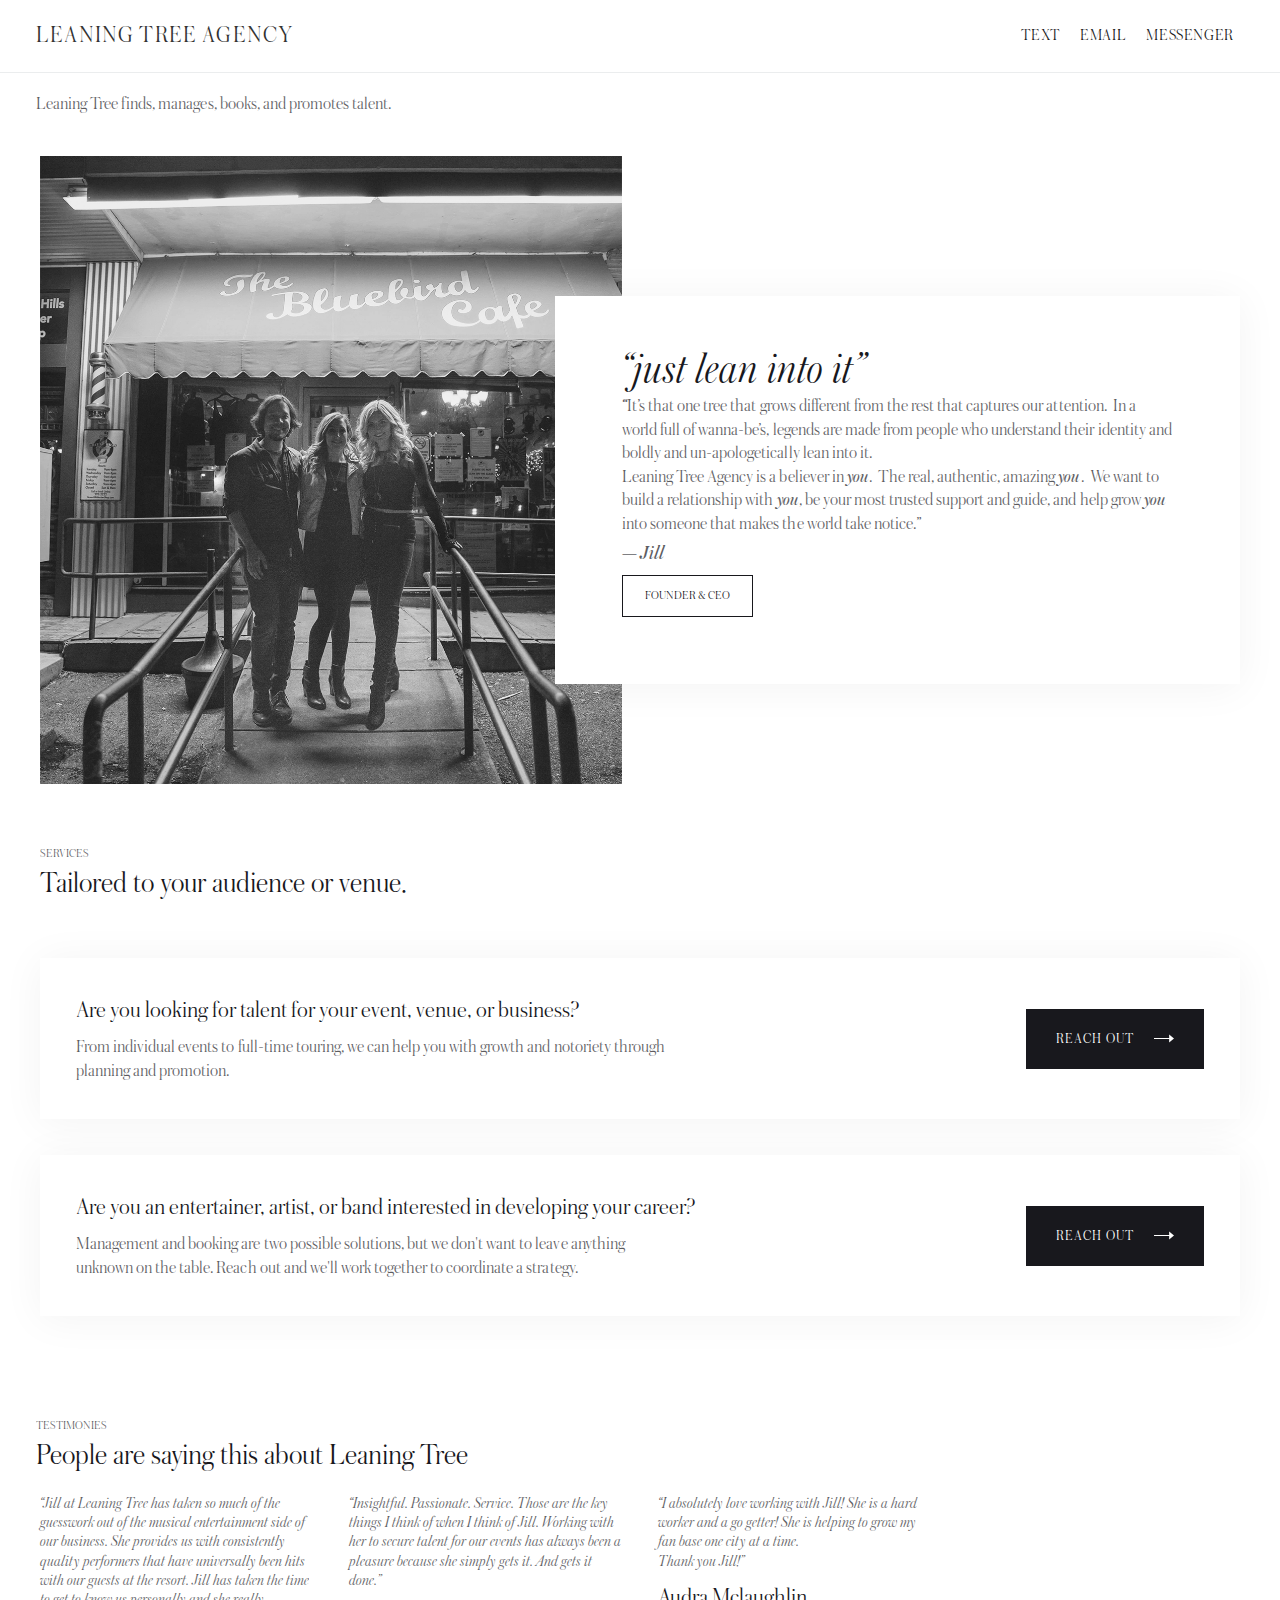
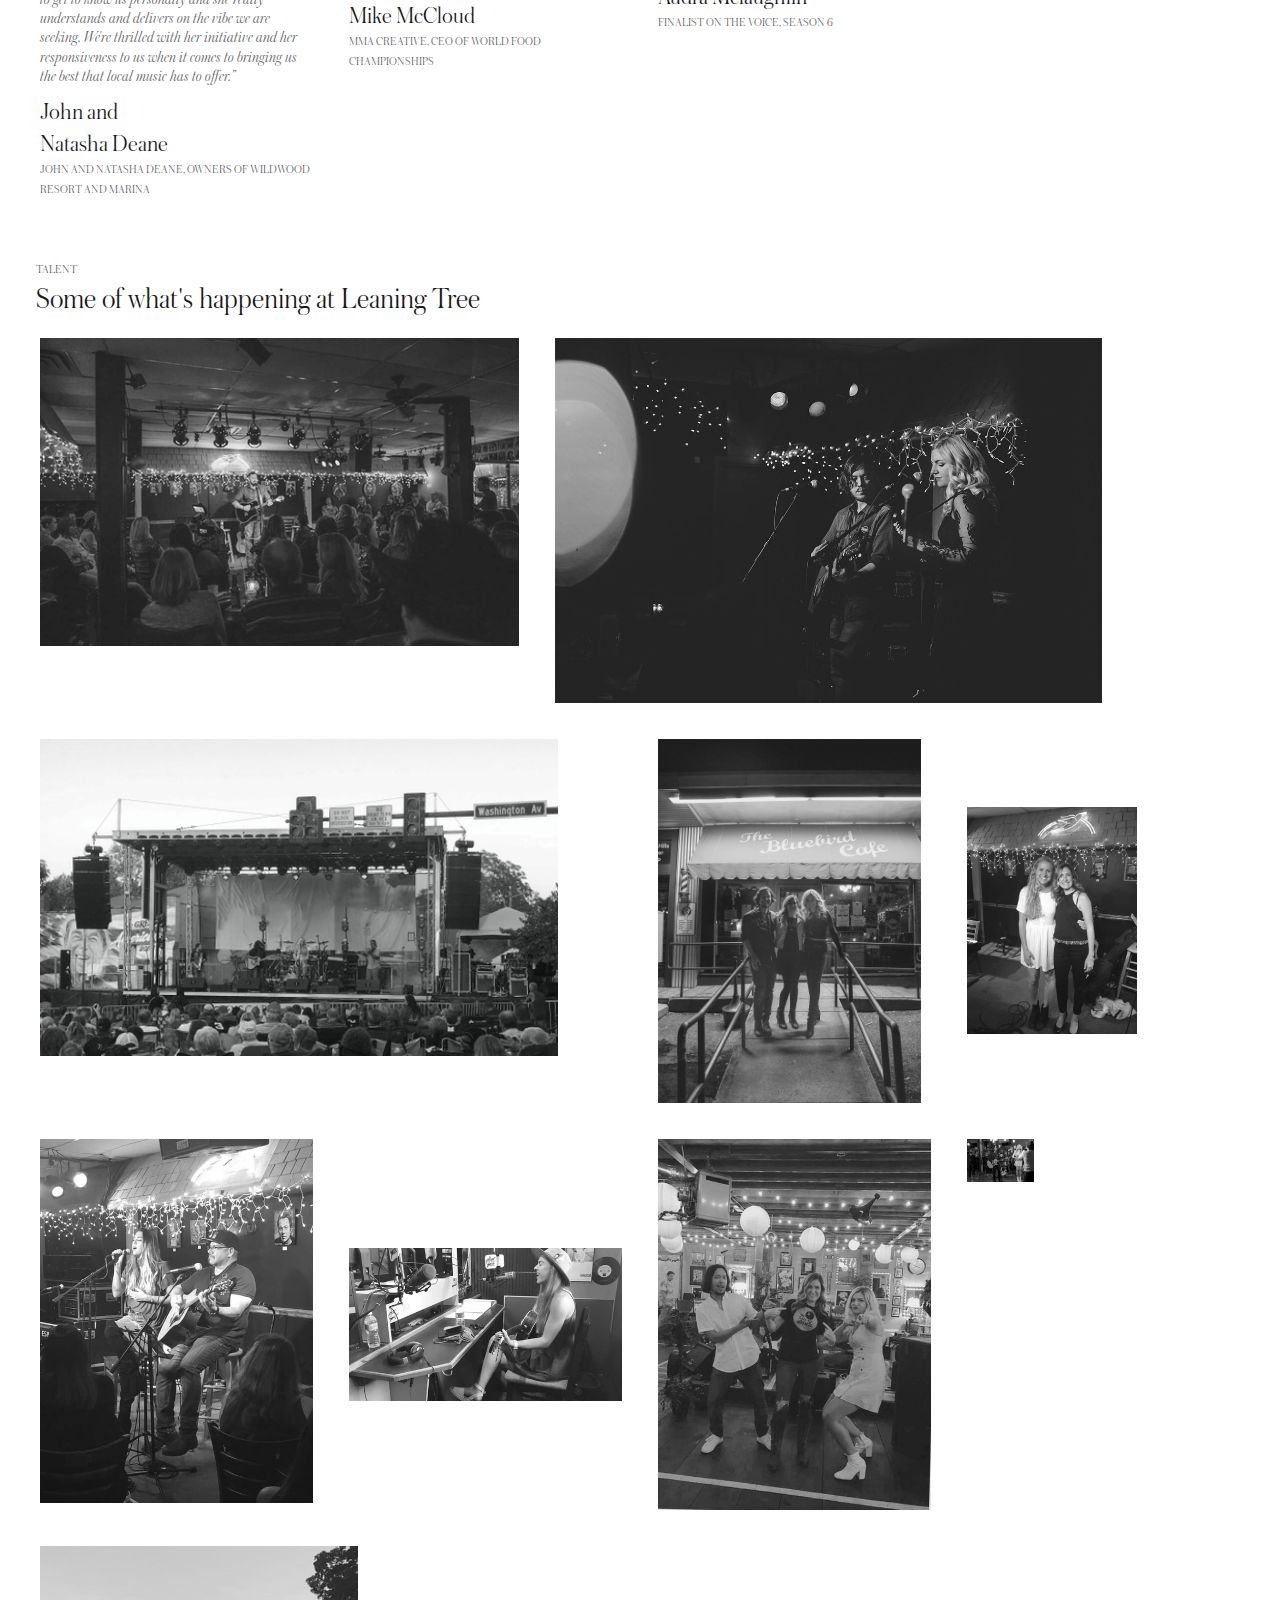
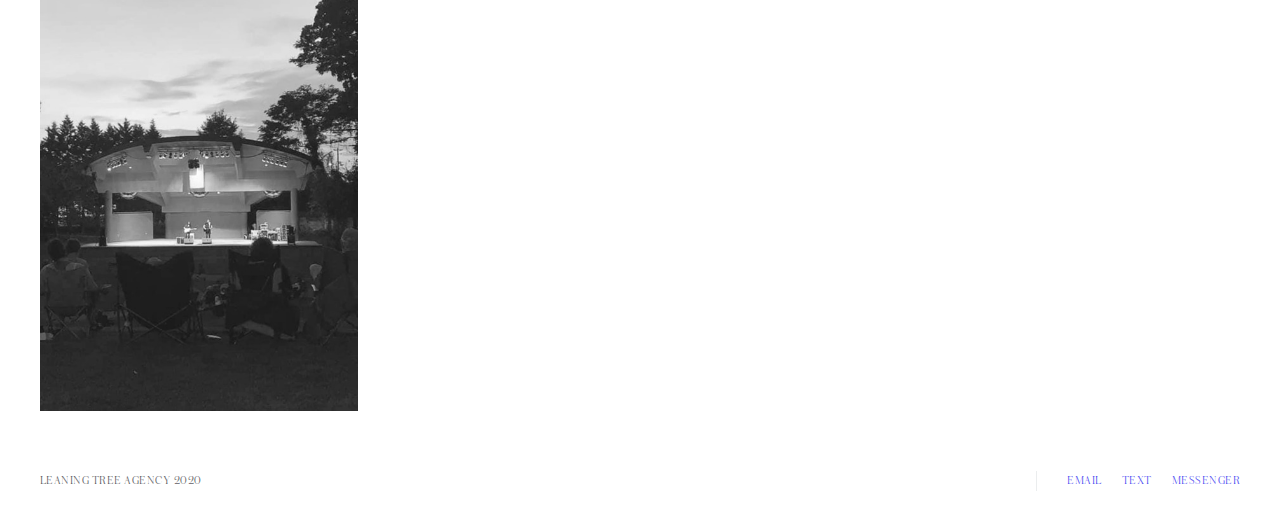
==== commit e88431cc: "Adding analytics" ====
--- a/index.html
+++ b/index.html
@@ -1,12 +1,52 @@
 <!DOCTYPE html>
-<!--  This site was created in Webflow. http://www.webflow.com  -->
-<!--  Last Published: Fri May 15 2020 15:03:28 GMT+0000 (Coordinated Universal Time)  -->
+<!--  Last Published: Fri May 22 2020 16:39:45 GMT+0000 (Coordinated Universal Time)  -->
 <html data-wf-page="5e2cdea18c2b17414cbf01ee" data-wf-site="5e2cdea18c2b172fc7bf01ed">
 <head>
   <meta charset="utf-8">
-  <title>Leaning Tree Agency</title>
+  <title>Leaning Tree Agency | Talent Management, Booking, & Promotion</title>
+  <meta name="description" content="Leaning Tree finds, manages, books, and promotes entertainment talent.">
   <meta content="width=device-width, initial-scale=1" name="viewport">
-  <meta content="Webflow" name="generator">
+  <meta name="robots" content="index, follow">
+
+  <!-- favicons -->
+  <meta name="viewport" content="width=device-width, initial-scale=1" />
+  <link href="/favicon.ico" rel="shortcut icon" type="image/x-icon">
+  <link href="/webclip.png" rel="apple-touch-icon">
+  
+  <link rel="apple-touch-icon" sizes="180x180" href="/apple-touch-icon.png" />
+  <link rel="icon" type="image/png" sizes="32x32" href="/favicon-32x32.png" />
+  <link rel="icon" type="image/png" sizes="16x16" href="/favicon-16x16.png" />
+  <link rel="manifest" href="/site.webmanifest" />
+  <link rel="mask-icon" href="/safari-pinned-tab.svg" color="#ffffff" />
+  <meta name="apple-mobile-web-app-title" content="Leaning Tree Agency" />
+  <meta name="application-name" content="Leaning Tree Agency" />
+  <meta name="msapplication-TileColor" content="#ffffff">
+  <meta name="theme-color" content="#ffffff">
+
+  <link rel="apple-touch-icon" sizes="180x180" href="/apple-touch-icon.png">
+  <link rel="icon" type="image/png" sizes="32x32" href="/favicon-32x32.png">
+  <link rel="icon" type="image/png" sizes="16x16" href="/favicon-16x16.png">
+  <link rel="manifest" href="/site.webmanifest">
+  <link rel="mask-icon" href="/safari-pinned-tab.svg" color="#18181d">
+  <meta name="msapplication-TileColor" content="#ffffff">
+  <meta name="theme-color" content="#ffffff">
+
+
+  <!-- facebook open graph -->
+  <meta property="og:type" content="website" />
+  <meta property="og:url" content="https://leaningtreeagency.com" />
+  <meta property="og:title" content="Leaning Tree Agency" />
+  <meta property="og:site_name" content="Leaning Tree Agency | Music & Entertainment" />
+  <meta
+    property="og:description"
+    content="Leaning Tree finds, manages, books, and promotes entertainment talent."
+  />
+  <meta
+    property="og:image"
+    content="https://leaningtreeagency.com/social-img.jpg"
+  />
+
+  
   <link href="css/normalize.css" rel="stylesheet" type="text/css">
   <link href="css/webflow.css" rel="stylesheet" type="text/css">
   <link href="css/leaning-tree-agency.webflow.css" rel="stylesheet" type="text/css">
@@ -18,8 +58,27 @@
         n.className += t + "js", ("ontouchstart" in o || o.DocumentTouch && c instanceof DocumentTouch) && (n.className += t + "touch")
       }(window, document);
     </script>
-  <link href="images/favicon.ico" rel="shortcut icon" type="image/x-icon">
-  <link href="images/webclip.png" rel="apple-touch-icon">
+  <!-- Hotjar Tracking Code for leaningtreeagency.com -->
+  <script>
+    (function(h,o,t,j,a,r){
+        h.hj=h.hj||function(){(h.hj.q=h.hj.q||[]).push(arguments)};
+        h._hjSettings={hjid:1852877,hjsv:6};
+        a=o.getElementsByTagName('head')[0];
+        r=o.createElement('script');r.async=1;
+        r.src=t+h._hjSettings.hjid+j+h._hjSettings.hjsv;
+        a.appendChild(r);
+    })(window,document,'https://static.hotjar.com/c/hotjar-','.js?sv=');
+  </script>
+  <!-- Global site tag (gtag.js) - Google Analytics -->
+  <script async src="https://www.googletagmanager.com/gtag/js?id=UA-169196946-1"></script>
+  <script>
+    window.dataLayer = window.dataLayer || [];
+    function gtag(){dataLayer.push(arguments);}
+    gtag('js', new Date());
+
+    gtag('config', 'UA-169196946-1');
+  </script>
+    
 </head>
 <body>
   <div data-collapse="none" data-animation="default" data-duration="400" data-no-scroll="1" role="banner" class="navbar1 active-nav1 w-nav">
@@ -114,7 +173,7 @@
         <div class="text-label">Talent</div>
         <div class="size3-text-2">Some of what&#x27;s happening at Leaning Tree</div>
       </div>
-      <div class="w-layout-grid content6-grid"><img src="images/concert.png" width="1901" srcset="images/concert-p-500.png 500w, images/concert-p-800.png 800w, images/concert-p-1080.png 1080w, images/concert-p-1600.png 1600w, images/concert-p-2000.png 2000w, images/concert-p-2600.png 2600w, images/concert-p-3200.png 3200w, images/concert.png 3802w" sizes="(max-width: 479px) 21vw, (max-width: 767px) 14vw, (max-width: 991px) 9vw, (max-width: 1279px) 5vw, 67px" id="w-node-f8211c291691-4cbf01ee" alt=""><img src="images/LeaningTree-15.jpg" width="324" srcset="images/LeaningTree-15-p-500.jpeg 500w, images/LeaningTree-15-p-800.jpeg 800w, images/LeaningTree-15-p-1080.jpeg 1080w, images/LeaningTree-15.jpg 1156w" sizes="(max-width: 479px) 21vw, (max-width: 767px) 14vw, (max-width: 991px) 9vw, (max-width: 1279px) 5vw, 67px" id="w-node-249fa0f0c593-4cbf01ee" alt=""><img src="images/LeaningTree-9.jpg" width="372" srcset="images/LeaningTree-9-p-500.jpeg 500w, images/LeaningTree-9-p-800.jpeg 800w, images/LeaningTree-9.jpg 960w" sizes="(max-width: 479px) 21vw, (max-width: 767px) 14vw, (max-width: 991px) 9vw, (max-width: 1279px) 5vw, 67px" id="w-node-abe254075453-4cbf01ee" alt=""><img src="images/LeaningTree-4.jpg" width="251" srcset="images/LeaningTree-4-p-500.jpeg 500w, images/LeaningTree-4.jpg 688w" sizes="(max-width: 479px) 21vw, (max-width: 767px) 14vw, (max-width: 991px) 9vw, (max-width: 1279px) 5vw, 67px" id="w-node-fb7b08b3c97b-4cbf01ee" alt=""><img src="images/LeaningTree-2.jpg" width="279" srcset="images/LeaningTree-2-p-500.jpeg 500w, images/LeaningTree-2.jpg 720w" sizes="(max-width: 479px) 21vw, (max-width: 767px) 14vw, (max-width: 991px) 9vw, (max-width: 1279px) 5vw, 67px" id="w-node-62f5f57d9c91-4cbf01ee" alt=""><img src="images/LeaningTree-14.jpg" width="547" srcset="images/LeaningTree-14-p-1080.jpeg 1080w, images/LeaningTree-14.jpg 1600w" sizes="(max-width: 479px) 21vw, (max-width: 767px) 14vw, (max-width: 991px) 9vw, (max-width: 1279px) 5vw, 67px" id="w-node-262504e046e8-4cbf01ee" alt=""><img src="images/LeaningTree-7.jpg" width="323" srcset="images/LeaningTree-7-p-500.jpeg 500w, images/LeaningTree-7.jpg 592w" sizes="(max-width: 479px) 21vw, (max-width: 767px) 14vw, (max-width: 991px) 9vw, (max-width: 1279px) 5vw, 67px" id="w-node-73615f0e7af0-4cbf01ee" alt=""><img src="images/LeaningTree-12.jpg" width="563" srcset="images/LeaningTree-12-p-500.jpeg 500w, images/LeaningTree-12-p-800.jpeg 800w, images/LeaningTree-12.jpg 960w" sizes="(max-width: 479px) 21vw, (max-width: 767px) 14vw, (max-width: 991px) 9vw, (max-width: 1279px) 5vw, 67px" id="w-node-8b272ee612b5-4cbf01ee" alt=""><img src="images/LeaningTree-3.jpg" width="279" srcset="images/LeaningTree-3-p-500.jpeg 500w, images/LeaningTree-3.jpg 652w" sizes="(max-width: 479px) 21vw, (max-width: 767px) 14vw, (max-width: 991px) 9vw, (max-width: 1279px) 5vw, 67px" id="w-node-10e505156685-4cbf01ee" alt=""></div>
+      <div class="w-layout-grid content6-grid"><img src="images/LeaningTree-12.jpg" width="563" srcset="images/LeaningTree-12-p-500.jpeg 500w, images/LeaningTree-12-p-800.jpeg 800w, images/LeaningTree-12.jpg 960w" sizes="(max-width: 479px) 21vw, (max-width: 767px) 14vw, (max-width: 991px) 9vw, (max-width: 1279px) 5vw, 67px" id="w-node-8b272ee612b5-4cbf01ee" alt=""><img src="images/LeaningTree-14.jpg" width="547" srcset="images/LeaningTree-14-p-1080.jpeg 1080w, images/LeaningTree-14.jpg 1600w" sizes="(max-width: 479px) 21vw, (max-width: 767px) 14vw, (max-width: 991px) 9vw, (max-width: 1279px) 5vw, 67px" id="w-node-262504e046e8-4cbf01ee" alt=""><img src="images/concert.png" width="518" srcset="images/concert-p-500.png 500w, images/concert-p-800.png 800w, images/concert-p-1080.png 1080w, images/concert-p-1600.png 1600w, images/concert-p-2000.png 2000w, images/concert-p-2600.png 2600w, images/concert-p-3200.png 3200w, images/concert.png 3802w" sizes="(max-width: 479px) 21vw, (max-width: 767px) 14vw, (max-width: 991px) 9vw, (max-width: 1279px) 5vw, 67px" id="w-node-f8211c291691-4cbf01ee" alt=""><img src="images/LeaningTree-15.jpg" width="263" srcset="images/LeaningTree-15-p-500.jpeg 500w, images/LeaningTree-15-p-800.jpeg 800w, images/LeaningTree-15-p-1080.jpeg 1080w, images/LeaningTree-15.jpg 1156w" sizes="(max-width: 479px) 21vw, (max-width: 767px) 14vw, (max-width: 991px) 9vw, (max-width: 1279px) 5vw, 67px" id="w-node-249fa0f0c593-4cbf01ee" alt=""><img src="images/LeaningTree-4.jpg" width="251" srcset="images/LeaningTree-4-p-500.jpeg 500w, images/LeaningTree-4.jpg 688w" sizes="(max-width: 479px) 21vw, (max-width: 767px) 14vw, (max-width: 991px) 9vw, (max-width: 1279px) 5vw, 67px" id="w-node-fb7b08b3c97b-4cbf01ee" alt=""><img src="images/LeaningTree-2.jpg" width="279" srcset="images/LeaningTree-2-p-500.jpeg 500w, images/LeaningTree-2.jpg 720w" sizes="(max-width: 479px) 21vw, (max-width: 767px) 14vw, (max-width: 991px) 9vw, (max-width: 1279px) 5vw, 67px" id="w-node-62f5f57d9c91-4cbf01ee" alt=""><img src="images/LeaningTree-9.jpg" width="483" srcset="images/LeaningTree-9-p-500.jpeg 500w, images/LeaningTree-9-p-800.jpeg 800w, images/LeaningTree-9.jpg 960w" sizes="(max-width: 479px) 21vw, (max-width: 767px) 14vw, (max-width: 991px) 9vw, (max-width: 1279px) 5vw, 67px" id="w-node-abe254075453-4cbf01ee" alt=""><img src="images/LeaningTree-3.jpg" width="279" srcset="images/LeaningTree-3-p-500.jpeg 500w, images/LeaningTree-3.jpg 652w" sizes="(max-width: 479px) 21vw, (max-width: 767px) 14vw, (max-width: 991px) 9vw, (max-width: 1279px) 5vw, 67px" id="w-node-10e505156685-4cbf01ee" alt=""><img src="images/00100lrPORTRAIT_00100_BURST20200212193958620_COVER.jpg" width="602" srcset="images/00100lrPORTRAIT_00100_BURST20200212193958620_COVER.jpg 500w, images/00100lrPORTRAIT_00100_BURST20200212193958620_COVER.jpg 800w, images/00100lrPORTRAIT_00100_BURST20200212193958620_COVER.jpg 1000w" sizes="(max-width: 479px) 21vw, (max-width: 767px) 14vw, (max-width: 991px) 9vw, (max-width: 1279px) 5vw, 67px" id="w-node-763bf2319fa9-4cbf01ee" alt=""><img src="images/LeaningTree-7.jpg" width="318" srcset="images/LeaningTree-7-p-500.jpeg 500w, images/LeaningTree-7.jpg 592w" sizes="(max-width: 479px) 100vw, (max-width: 767px) 14vw, (max-width: 991px) 9vw, (max-width: 1279px) 5vw, 67px" id="w-node-73615f0e7af0-4cbf01ee" alt="" class="image"></div>
     </div>
   </div>
   <div class="wrapper">
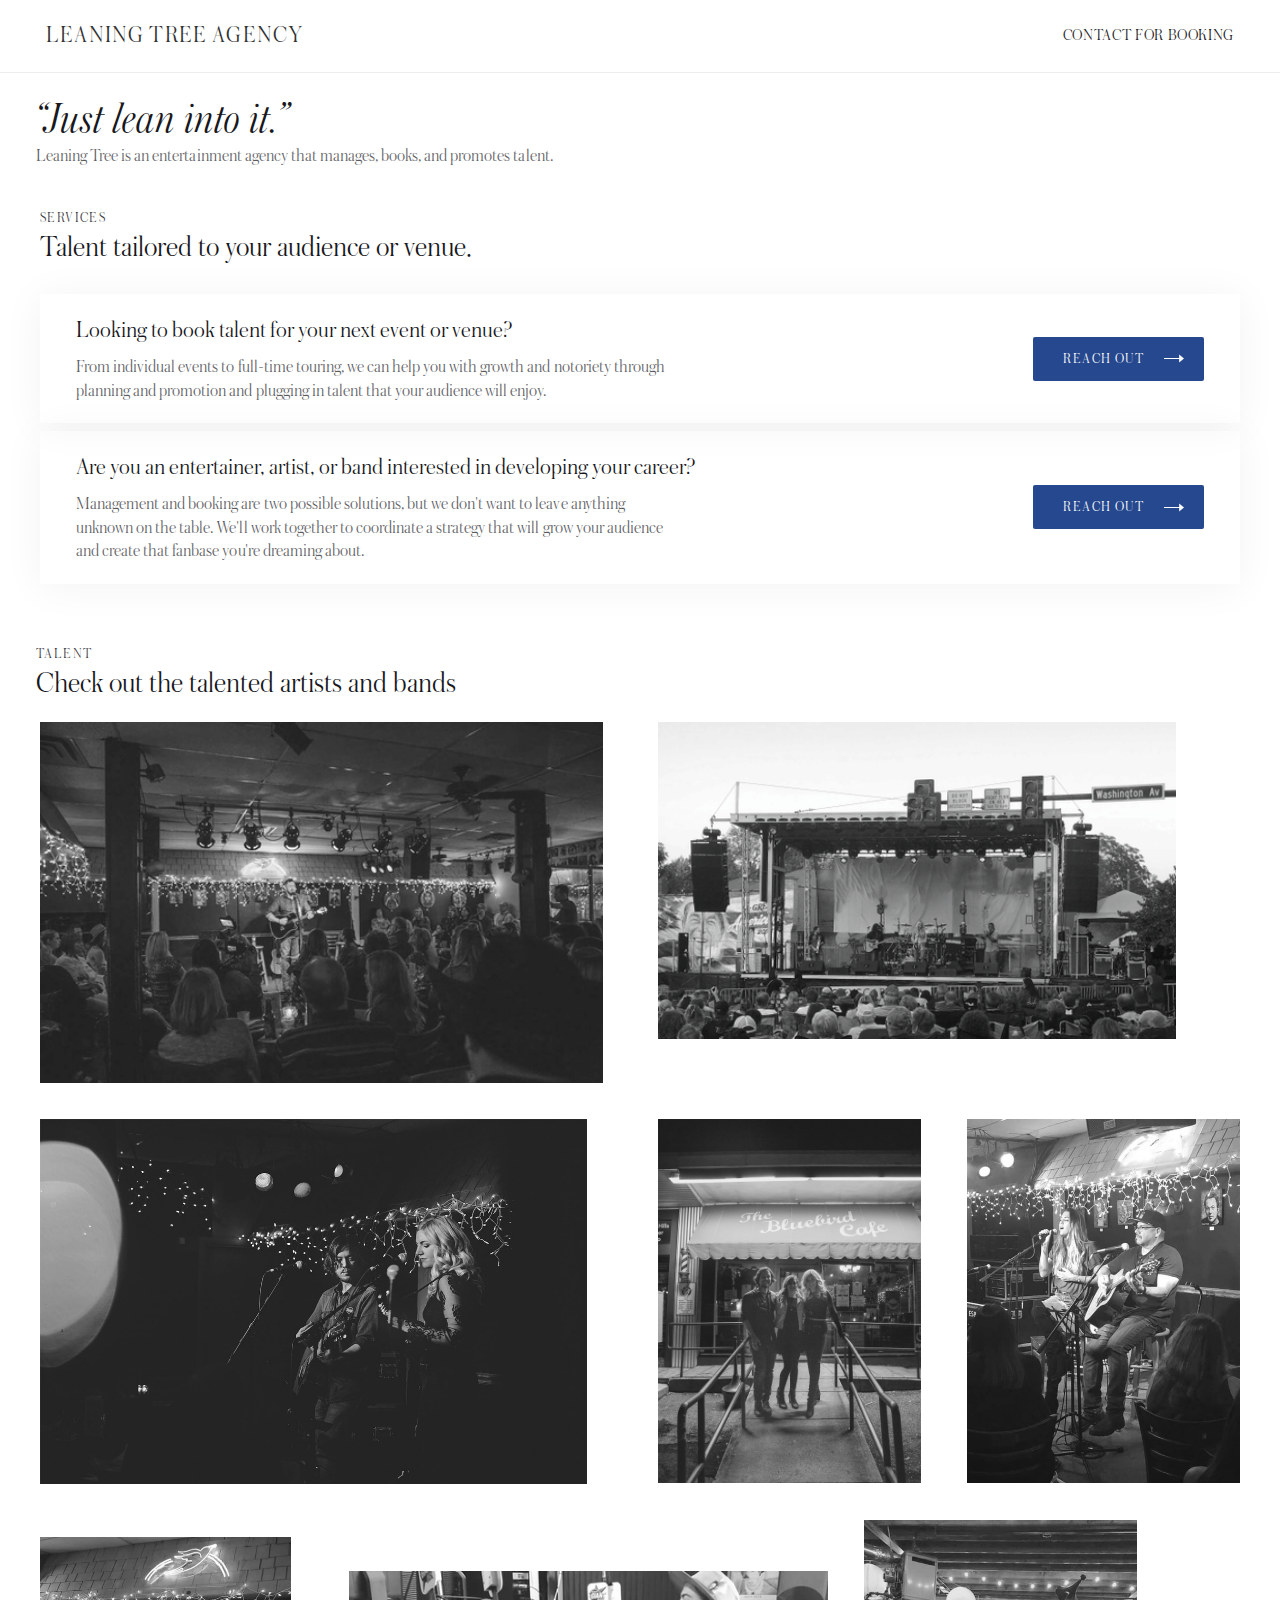
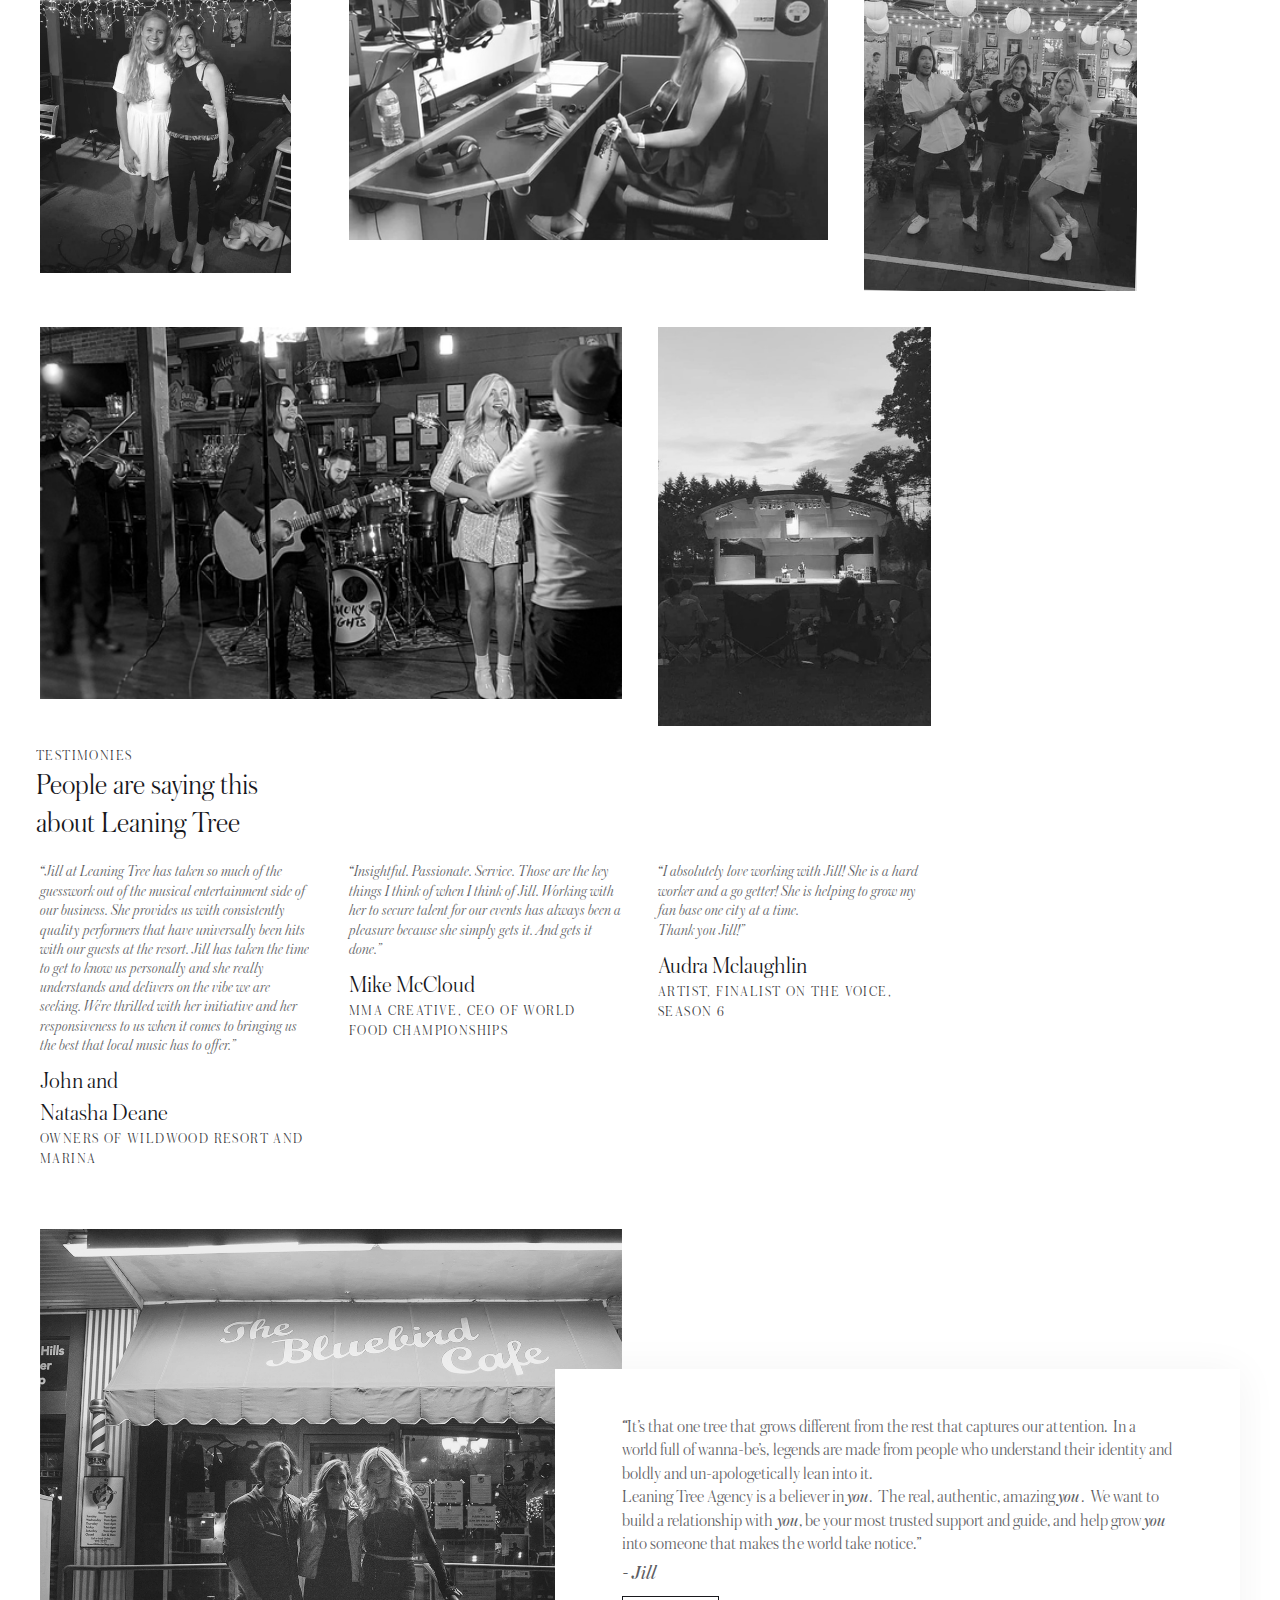
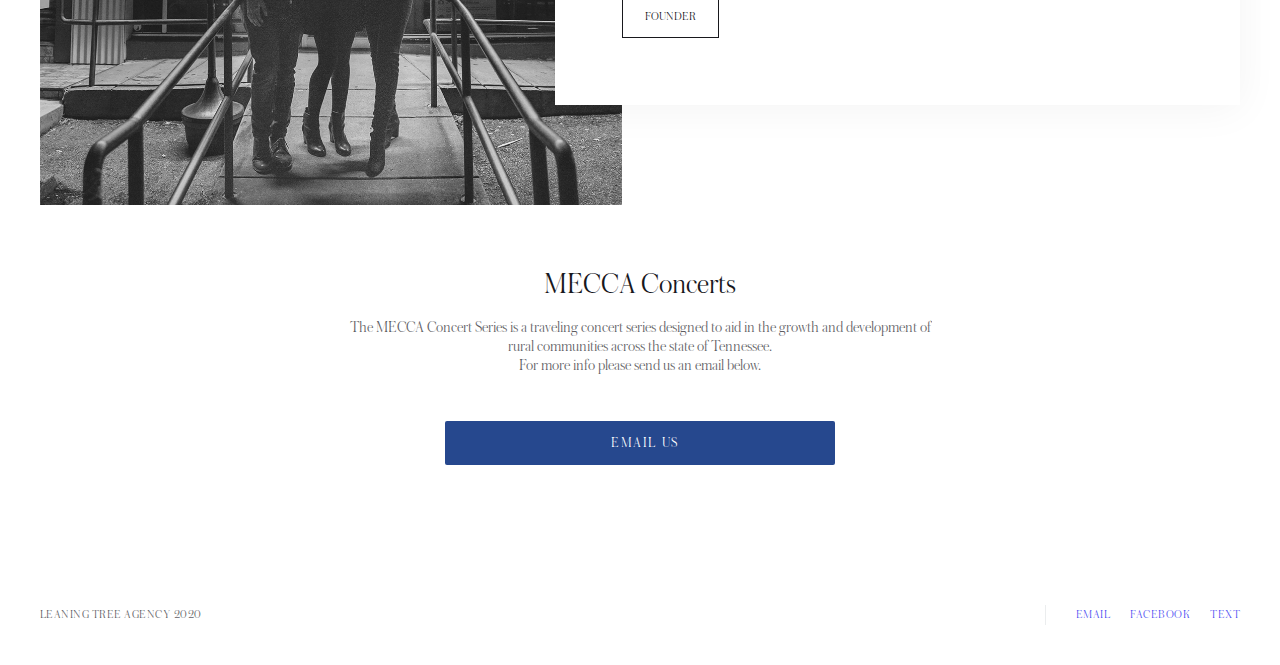
==== commit 0a9bd4f6: "Updates" ====
--- a/index.html
+++ b/index.html
@@ -87,43 +87,29 @@
         <p class="nav1-logo">leaning tree agency</p>
       </a>
       <div id="w-node-51415d93a640-4cbf01ee" class="nav1-menu-wrap">
-        <nav role="navigation" class="nav1-menu w-nav-menu"><a href="sms:1-931-251-1902" class="nav-link w-nav-link">Text</a><a href="mailto:stalnakerjill@gmail.com" class="nav-link w-nav-link">email</a><a href="http://m.me/stalnakerjill" target="_blank" class="nav-link w-nav-link">messenger</a></nav>
-      </div>
-    </div>
-  </div>
-  <div class="wrapper m20-60">
+        <nav role="navigation" class="nav1-menu w-nav-menu"><a href="mailto:stalnakerjill@gmail.com" class="nav-link w-nav-link">contact for booking</a></nav>
+      </div>
+    </div>
+  </div>
+  <div class="wrapper">
     <div class="section-2 m20-40">
-      <div class="hero3-content-2">
-        <p class="paragraph-71">Leaning Tree finds, manages, books, and promotes talent. <br></p>
-      </div>
-      <div class="contact-nav"><a href="sms:1-931-251-1902" target="_blank" class="sms">Text</a><a href="mailto:stalnakerjill@gmail.com" class="email">Email</a><a href="http://m.me/stalnakerjill" target="_blank" class="messenger">Messenger</a></div>
+      <div class="hero3-content-2 size3-text-2">
+        <div class="size1-text-2"><em>“Just lean into it.”</em></div>
+        <p class="paragraph-71 intro-tag">Leaning Tree is an entertainment agency that manages, books, and promotes talent.<br></p>
+      </div>
     </div>
   </div>
   <div class="wrapper m0-60">
-    <div class="section-2">
-      <div class="w-layout-grid content7-grid">
-        <div id="w-node-635396e40d58-4cbf01ee" class="content7-content-wrap">
-          <div>
-            <div class="size1-text-2"><em class="italic-text">“just lean into it”</em></div>
-            <div class="paragraph-71"><em class="italic-text">“</em>It’s that one tree that grows different from the rest that captures our attention.  In a world full of wanna-be’s, legends are made from people who understand their identity and boldly and un-apologetically lean into it.<br>Leaning Tree Agency is a believer in <em>you</em>.  The real, authentic, amazing <em>you</em>.  We want to build a relationship with <em>you</em>, be your most trusted support and guide, and help grow <em>you </em>into someone that makes the world take notice.”<br><em class="italic-text-2">— Jill</em></div>
-          </div>
-          <div class="label">FOUNDER &amp; CEO</div>
-        </div>
-        <div id="w-node-635396e40d5e-4cbf01ee" class="content7-image"></div>
-      </div>
-    </div>
-  </div>
-  <div class="wrapper m0-100">
     <div class="section-2">
       <div class="w-layout-grid cta10-grid">
         <div id="w-node-aba1b7c9fd84-4cbf01ee" class="cta10-headline-wrap">
           <div class="text-label">Services<br></div>
-          <p class="size3-text-2">Tailored to your audience or venue.<br></p>
+          <p class="size3-text-2">Talent tailored to your audience or venue.<br></p>
         </div>
         <div id="w-node-aba1b7c9fd8b-4cbf01ee" class="cta10-option-wrap">
           <div class="cta10-option-title">
-            <p class="size4-text">Are you looking for talent for your event, venue, or business?<br></p>
-            <p class="paragraph-71">From individual events to full-time touring, we can help you with growth and notoriety through planning and promotion.<br></p>
+            <p class="size4-text">Looking to book talent for your next event or venue?<br></p>
+            <p class="paragraph-71">From individual events to full-time touring, we can help you with growth and notoriety through planning and promotion and plugging in talent that your audience will enjoy.<br></p>
           </div>
           <a data-w-id="052a7e98-3991-76e2-40b9-aba1b7c9fd93" href="mailto:stalnakerjill@gmail.com" class="button-small w-inline-block">
             <div class="button-label">REACH OUT</div><img src="images/Arrow2x.svg" alt="" class="button-arrow"></a>
@@ -131,7 +117,7 @@
         <div id="w-node-aba1b7c9fd97-4cbf01ee" class="cta10-option-wrap">
           <div class="cta10-option-title">
             <p class="size4-text">Are you an entertainer, artist, or band interested in developing your career?<br></p>
-            <p class="paragraph-71">Management and booking are two possible solutions, but we don&#x27;t want to leave anything unknown on the table. Reach out and we&#x27;ll work together to coordinate a strategy.<br></p>
+            <p class="paragraph-71">Management and booking are two possible solutions, but we don&#x27;t want to leave anything unknown on the table. We&#x27;ll work together to coordinate a strategy that will grow your audience and create that fanbase you&#x27;re dreaming about.<br></p>
           </div>
           <a data-w-id="052a7e98-3991-76e2-40b9-aba1b7c9fd9f" href="mailto:stalnakerjill@gmail.com" class="button-small w-inline-block">
             <div class="button-label">REACH OUT</div><img src="images/Arrow2x.svg" alt="" class="button-arrow"></a>
@@ -139,18 +125,27 @@
       </div>
     </div>
   </div>
+  <div class="wrapper m40-20">
+    <div class="section-2">
+      <div class="content17-headline-wrap">
+        <div class="text-label">Talent</div>
+        <div class="size3-text-2">Check out the talented artists and bands </div>
+      </div>
+      <div class="w-layout-grid content6-grid"><img src="images/LeaningTree-12.jpg" width="563" srcset="images/LeaningTree-12-p-500.jpeg 500w, images/LeaningTree-12-p-800.jpeg 800w, images/LeaningTree-12.jpg 960w" sizes="(max-width: 479px) 21vw, (max-width: 767px) 14vw, (max-width: 991px) 9vw, (max-width: 1439px) 5vw, 67px" id="w-node-8b272ee612b5-4cbf01ee" alt=""><img src="images/LeaningTree-14.jpg" width="547" srcset="images/LeaningTree-14-p-1080.jpeg 1080w, images/LeaningTree-14.jpg 1600w" sizes="(max-width: 479px) 21vw, (max-width: 767px) 14vw, (max-width: 991px) 9vw, (max-width: 1439px) 5vw, 67px" id="w-node-262504e046e8-4cbf01ee" alt=""><img src="images/concert.png" width="518" srcset="images/concert-p-500.png 500w, images/concert-p-800.png 800w, images/concert-p-1080.png 1080w, images/concert-p-1600.png 1600w, images/concert-p-2000.png 2000w, images/concert-p-2600.png 2600w, images/concert-p-3200.png 3200w, images/concert.png 3802w" sizes="(max-width: 479px) 21vw, (max-width: 767px) 14vw, (max-width: 991px) 9vw, (max-width: 1439px) 5vw, 67px" id="w-node-f8211c291691-4cbf01ee" alt=""><img src="images/LeaningTree-15.jpg" width="263" srcset="images/LeaningTree-15-p-500.jpeg 500w, images/LeaningTree-15-p-800.jpeg 800w, images/LeaningTree-15-p-1080.jpeg 1080w, images/LeaningTree-15.jpg 1156w" sizes="(max-width: 479px) 21vw, (max-width: 767px) 14vw, (max-width: 991px) 9vw, (max-width: 1439px) 5vw, 67px" id="w-node-249fa0f0c593-4cbf01ee" alt=""><img src="images/LeaningTree-4.jpg" width="251" srcset="images/LeaningTree-4-p-500.jpeg 500w, images/LeaningTree-4.jpg 688w" sizes="(max-width: 479px) 21vw, (max-width: 767px) 14vw, (max-width: 991px) 9vw, (max-width: 1439px) 5vw, 67px" id="w-node-fb7b08b3c97b-4cbf01ee" alt=""><img src="images/LeaningTree-2.jpg" width="279" srcset="images/LeaningTree-2-p-500.jpeg 500w, images/LeaningTree-2.jpg 720w" sizes="(max-width: 479px) 21vw, (max-width: 767px) 14vw, (max-width: 991px) 9vw, (max-width: 1439px) 5vw, 67px" id="w-node-62f5f57d9c91-4cbf01ee" alt=""><img src="images/LeaningTree-9.jpg" width="483" srcset="images/LeaningTree-9-p-500.jpeg 500w, images/LeaningTree-9-p-800.jpeg 800w, images/LeaningTree-9.jpg 960w" sizes="(max-width: 479px) 21vw, (max-width: 767px) 14vw, (max-width: 991px) 9vw, (max-width: 1439px) 5vw, 67px" id="w-node-abe254075453-4cbf01ee" alt=""><img src="images/LeaningTree-3.jpg" width="279" srcset="images/LeaningTree-3-p-500.jpeg 500w, images/LeaningTree-3.jpg 652w" sizes="(max-width: 479px) 21vw, (max-width: 767px) 14vw, (max-width: 991px) 9vw, (max-width: 1439px) 5vw, 67px" id="w-node-10e505156685-4cbf01ee" alt=""><img src="images/00100lrPORTRAIT_00100_BURST20200212193958620_COVER.jpg" width="602" srcset="images/00100lrPORTRAIT_00100_BURST20200212193958620_COVER-p-500.jpeg 500w, images/00100lrPORTRAIT_00100_BURST20200212193958620_COVER-p-800.jpeg 800w, images/00100lrPORTRAIT_00100_BURST20200212193958620_COVER.jpg 1000w" sizes="(max-width: 479px) 21vw, (max-width: 767px) 14vw, (max-width: 991px) 9vw, (max-width: 1439px) 5vw, 67px" id="w-node-763bf2319fa9-4cbf01ee" alt=""><img src="images/LeaningTree-7.jpg" width="318" srcset="images/LeaningTree-7-p-500.jpeg 500w, images/LeaningTree-7.jpg 592w" sizes="(max-width: 479px) 100vw, (max-width: 767px) 14vw, (max-width: 991px) 9vw, (max-width: 1439px) 5vw, 67px" id="w-node-73615f0e7af0-4cbf01ee" alt="" class="image"></div>
+    </div>
+  </div>
   <div class="wrapper m0-60">
     <div class="section-2">
       <div class="content17-headline-wrap">
         <div class="text-label">Testimonies</div>
-        <div class="size3-text-2">People are saying this about Leaning Tree<br></div>
+        <div class="size3-text-2">People are saying this <br>about Leaning Tree<br></div>
       </div>
       <div class="w-layout-grid content17-grid">
         <div id="w-node-8b6c65f824bd-4cbf01ee">
           <div class="content17-author-pic content17-image2"></div>
           <p class="paragraph-72"><em class="italic-text">“</em>Jill at Leaning Tree has taken so much of the guesswork out of the musical entertainment side of our business. She provides us with consistently quality performers that have universally been hits with our guests at the resort. Jill has taken the time to get to know us personally and she really understands and delivers on the vibe we are seeking. We&#x27;re thrilled with her initiative and her responsiveness to us when it comes to bringing us the best that local music has to offer.”<br></p>
           <div class="size4-text">John and <br>Natasha Deane<br></div>
-          <div class="text-label">John and Natasha Deane, owners of Wildwood Resort and Marina</div>
+          <div class="text-label">owners of Wildwood Resort and Marina</div>
         </div>
         <div id="w-node-8b6c65f824b3-4cbf01ee">
           <div class="content17-author-pic content17-image1"></div>
@@ -162,18 +157,47 @@
           <div class="content17-author-pic content17-image3"></div>
           <p class="paragraph-72"><em class="italic-text">“</em>I absolutely love working with Jill! She is a hard worker and a go getter! She is helping to grow my fan base one city at a time. <br>Thank you Jill!”<br></p>
           <div class="size4-text">Audra Mclaughlin<br></div>
-          <div class="text-label">finalist on The Voice, season 6</div>
-        </div>
-      </div>
-    </div>
-  </div>
-  <div class="wrapper m40-20">
-    <div class="section-2">
-      <div class="content17-headline-wrap">
-        <div class="text-label">Talent</div>
-        <div class="size3-text-2">Some of what&#x27;s happening at Leaning Tree</div>
-      </div>
-      <div class="w-layout-grid content6-grid"><img src="images/LeaningTree-12.jpg" width="563" srcset="images/LeaningTree-12-p-500.jpeg 500w, images/LeaningTree-12-p-800.jpeg 800w, images/LeaningTree-12.jpg 960w" sizes="(max-width: 479px) 21vw, (max-width: 767px) 14vw, (max-width: 991px) 9vw, (max-width: 1279px) 5vw, 67px" id="w-node-8b272ee612b5-4cbf01ee" alt=""><img src="images/LeaningTree-14.jpg" width="547" srcset="images/LeaningTree-14-p-1080.jpeg 1080w, images/LeaningTree-14.jpg 1600w" sizes="(max-width: 479px) 21vw, (max-width: 767px) 14vw, (max-width: 991px) 9vw, (max-width: 1279px) 5vw, 67px" id="w-node-262504e046e8-4cbf01ee" alt=""><img src="images/concert.png" width="518" srcset="images/concert-p-500.png 500w, images/concert-p-800.png 800w, images/concert-p-1080.png 1080w, images/concert-p-1600.png 1600w, images/concert-p-2000.png 2000w, images/concert-p-2600.png 2600w, images/concert-p-3200.png 3200w, images/concert.png 3802w" sizes="(max-width: 479px) 21vw, (max-width: 767px) 14vw, (max-width: 991px) 9vw, (max-width: 1279px) 5vw, 67px" id="w-node-f8211c291691-4cbf01ee" alt=""><img src="images/LeaningTree-15.jpg" width="263" srcset="images/LeaningTree-15-p-500.jpeg 500w, images/LeaningTree-15-p-800.jpeg 800w, images/LeaningTree-15-p-1080.jpeg 1080w, images/LeaningTree-15.jpg 1156w" sizes="(max-width: 479px) 21vw, (max-width: 767px) 14vw, (max-width: 991px) 9vw, (max-width: 1279px) 5vw, 67px" id="w-node-249fa0f0c593-4cbf01ee" alt=""><img src="images/LeaningTree-4.jpg" width="251" srcset="images/LeaningTree-4-p-500.jpeg 500w, images/LeaningTree-4.jpg 688w" sizes="(max-width: 479px) 21vw, (max-width: 767px) 14vw, (max-width: 991px) 9vw, (max-width: 1279px) 5vw, 67px" id="w-node-fb7b08b3c97b-4cbf01ee" alt=""><img src="images/LeaningTree-2.jpg" width="279" srcset="images/LeaningTree-2-p-500.jpeg 500w, images/LeaningTree-2.jpg 720w" sizes="(max-width: 479px) 21vw, (max-width: 767px) 14vw, (max-width: 991px) 9vw, (max-width: 1279px) 5vw, 67px" id="w-node-62f5f57d9c91-4cbf01ee" alt=""><img src="images/LeaningTree-9.jpg" width="483" srcset="images/LeaningTree-9-p-500.jpeg 500w, images/LeaningTree-9-p-800.jpeg 800w, images/LeaningTree-9.jpg 960w" sizes="(max-width: 479px) 21vw, (max-width: 767px) 14vw, (max-width: 991px) 9vw, (max-width: 1279px) 5vw, 67px" id="w-node-abe254075453-4cbf01ee" alt=""><img src="images/LeaningTree-3.jpg" width="279" srcset="images/LeaningTree-3-p-500.jpeg 500w, images/LeaningTree-3.jpg 652w" sizes="(max-width: 479px) 21vw, (max-width: 767px) 14vw, (max-width: 991px) 9vw, (max-width: 1279px) 5vw, 67px" id="w-node-10e505156685-4cbf01ee" alt=""><img src="images/00100lrPORTRAIT_00100_BURST20200212193958620_COVER.jpg" width="602" srcset="images/00100lrPORTRAIT_00100_BURST20200212193958620_COVER.jpg 500w, images/00100lrPORTRAIT_00100_BURST20200212193958620_COVER.jpg 800w, images/00100lrPORTRAIT_00100_BURST20200212193958620_COVER.jpg 1000w" sizes="(max-width: 479px) 21vw, (max-width: 767px) 14vw, (max-width: 991px) 9vw, (max-width: 1279px) 5vw, 67px" id="w-node-763bf2319fa9-4cbf01ee" alt=""><img src="images/LeaningTree-7.jpg" width="318" srcset="images/LeaningTree-7-p-500.jpeg 500w, images/LeaningTree-7.jpg 592w" sizes="(max-width: 479px) 100vw, (max-width: 767px) 14vw, (max-width: 991px) 9vw, (max-width: 1279px) 5vw, 67px" id="w-node-73615f0e7af0-4cbf01ee" alt="" class="image"></div>
+          <div class="text-label">Artist, finalist on The Voice, season 6</div>
+        </div>
+      </div>
+    </div>
+  </div>
+  <div class="wrapper">
+    <div class="section-2">
+      <div class="w-layout-grid content7-grid">
+        <div id="w-node-635396e40d58-4cbf01ee" class="content7-content-wrap">
+          <div>
+            <div class="paragraph-71"><em class="italic-text">“</em>It’s that one tree that grows different from the rest that captures our attention.  In a world full of wanna-be’s, legends are made from people who understand their identity and boldly and un-apologetically lean into it.<br>Leaning Tree Agency is a believer in <em>you</em>.  The real, authentic, amazing <em>you</em>.  We want to build a relationship with <em>you</em>, be your most trusted support and guide, and help grow <em>you </em>into someone that makes the world take notice.”<em class="italic-text-2">- Jill</em></div>
+          </div>
+          <div class="label">FOUNDER</div>
+        </div>
+        <div id="w-node-635396e40d5e-4cbf01ee" class="content7-image"></div>
+      </div>
+    </div>
+  </div>
+  <div class="wrapper m50-100">
+    <div class="section-2">
+      <div class="w-layout-grid cta8-grid">
+        <div id="w-node-6d2d97e586d9-4cbf01ee" class="cta8-content-wrap">
+          <div class="cta8-headline-wrap">
+            <div class="size3-text-3">MECCA Concerts<br></div>
+            <p class="paragraph-73">The MECCA Concert Series is a traveling concert series designed to aid in the growth and development of rural communities across the state of Tennessee. <br>For more info please send us an email below.<br></p>
+          </div>
+        </div>
+        <div id="w-node-6d2d97e586e1-4cbf01ee" class="cta8-form w-form">
+          <form id="email-form" name="email-form" data-name="Email Form" redirect="mailto:stalnakerjill@gmail.com" data-redirect="mailto:stalnakerjill@gmail.com" class="cta8-form-wrap w-node-6d2d97e586e2-4cbf01ee">
+            <a id="w-node-7c98a4c1a4f8-4cbf01ee" data-w-id="03fa7162-3a67-4c7b-98ca-7c98a4c1a4f8" href="mailto:stalnakerjill@gmail.com" class="button-small w-inline-block">
+              <div class="button-label">Email us</div>
+            </a>
+          </form>
+          <div class="success-message w-form-done">
+            <div>Thank you! Your submission has been received!</div>
+          </div>
+          <div class="error-message w-form-fail">
+            <div>Oops! Something went wrong while submitting the form.</div>
+          </div>
+        </div>
+      </div>
     </div>
   </div>
   <div class="wrapper">
@@ -181,7 +205,7 @@
       <div class="w-layout-grid footer5-grid"><a id="w-node-8fe089604142-4cbf01ee" href="#" class="footer5-logo-link">leaning tree agency 2020</a>
         <div id="w-node-8fe089604144-4cbf01ee" class="footer5-right-column">
           <div class="footer5-divider"></div>
-          <div class="footer5-links-wrap"><a href="mailto:stalnakerjill@gmail.com" class="footer5-link">email</a><a href="sms:1-931-251-1902" class="footer5-link">Text</a><a href="http://m.me/stalnakerjill" class="footer5-link">MESsenger</a></div>
+          <div class="footer5-links-wrap"><a href="mailto:stalnakerjill@gmail.com" class="footer5-link">email</a><a href="http://m.me/stalnakerjill" class="footer5-link">Facebook</a><a href="sms:1-931-251-1902" class="footer5-link">Text</a></div>
         </div>
       </div>
     </div>
--- a/css/webflow.css
+++ b/css/webflow.css
@@ -1655,6 +1655,9 @@
   -ms-user-select: none;
   user-select: none;
 }
+.w-nav-button:focus {
+  outline: 0;
+}
 .w-nav-button.w--open {
   background-color: #C8C8C8;
   color: white;
--- a/css/leaning-tree-agency.webflow.css
+++ b/css/leaning-tree-agency.webflow.css
@@ -2009,7 +2009,7 @@
   display: -webkit-flex;
   display: -ms-flexbox;
   display: flex;
-  padding: 18px 30px;
+  padding: 10px 20px 10px 30px;
   -webkit-box-pack: center;
   -webkit-justify-content: center;
   -ms-flex-pack: center;
@@ -2026,13 +2026,14 @@
   -webkit-flex: 0 0 auto;
   -ms-flex: 0 0 auto;
   flex: 0 0 auto;
-  border-radius: 0px;
-  background-color: #18181d;
+  border-radius: 2px;
+  background-color: #26488e;
   color: #fff;
   font-size: 14px;
   line-height: 24px;
   font-weight: 500;
   text-align: center;
+  letter-spacing: 0.1em;
   text-decoration: none;
   text-transform: uppercase;
 }
@@ -2066,6 +2067,11 @@
 
 .nav1-logo {
   margin-bottom: 0px;
+  margin-left: 10px;
+  -webkit-align-self: center;
+  -ms-flex-item-align: center;
+  -ms-grid-row-align: center;
+  align-self: center;
   direction: ltr;
   font-size: 1.3em;
   line-height: 1.2em;
@@ -2368,6 +2374,7 @@
 
 .size1-text-2 {
   display: inline-block;
+  margin-bottom: 0px;
   direction: ltr;
   font-size: 44px;
   line-height: 52px;
@@ -2388,6 +2395,16 @@
   text-align: left;
   letter-spacing: 0.02px;
   white-space: normal;
+}
+
+.paragraph-71.tagline {
+  opacity: 0.73;
+  font-size: 20px;
+  line-height: 1.4em;
+}
+
+.paragraph-71.intro-tag {
+  margin-bottom: 4px;
 }
 
 .content7-image {
@@ -2445,11 +2462,13 @@
 .text-label {
   display: block;
   margin-bottom: 0px;
-  opacity: 0.7;
-  font-size: 12px;
+  opacity: 0.87;
+  font-size: 14px;
   line-height: 20px;
-  font-weight: 500;
+  font-weight: 300;
+  letter-spacing: 0.1em;
   text-transform: uppercase;
+  white-space: break-spaces;
 }
 
 .content9-grid {
@@ -2646,7 +2665,7 @@
 }
 
 .button-label {
-  letter-spacing: 0.08em;
+  letter-spacing: 0.1em;
   text-transform: uppercase;
 }
 
@@ -2660,7 +2679,7 @@
   grid-auto-flow: row;
   grid-auto-columns: 1fr;
   grid-column-gap: 36px;
-  grid-row-gap: 36px;
+  grid-row-gap: 8px;
   -ms-grid-columns: 1fr 1fr 1fr 1fr 1fr 1fr 1fr 1fr 1fr 1fr 1fr 1fr;
   grid-template-columns: 1fr 1fr 1fr 1fr 1fr 1fr 1fr 1fr 1fr 1fr 1fr 1fr;
   -ms-grid-rows: auto;
@@ -2672,7 +2691,7 @@
   display: -webkit-flex;
   display: -ms-flexbox;
   display: flex;
-  padding: 26px 36px;
+  padding: 10px 36px;
   -webkit-box-pack: justify;
   -webkit-justify-content: space-between;
   -ms-flex-pack: justify;
@@ -2719,6 +2738,11 @@
   bottom: auto;
   max-width: 1200px;
   background-color: hsla(0, 0%, 100%, 0.9);
+}
+
+.hero3-content-2.size3-text-2 {
+  margin-bottom: 0px;
+  border-radius: 0px;
 }
 
 .hero3-2 {
@@ -2786,6 +2810,11 @@
   margin-bottom: 20px;
 }
 
+.wrapper.m50-100 {
+  padding-top: 50px;
+  padding-bottom: 100px;
+}
+
 .content17-headline-wrap {
   max-width: 582px;
   margin-bottom: 0px;
@@ -2857,7 +2886,6 @@
 }
 
 .italic-text {
-  max-width: 600px;
   -webkit-transition: opacity 200ms ease, -webkit-transform 200ms ease;
   transition: opacity 200ms ease, -webkit-transform 200ms ease;
   transition: transform 200ms ease, opacity 200ms ease;
@@ -3011,6 +3039,166 @@
   display: none;
 }
 
+.paragraph-74 {
+  margin-bottom: 0px;
+}
+
+.div-block-2 {
+  width: 141px;
+  height: 4px;
+  border-bottom: 2px solid #26488e;
+}
+
+.paragraph-75 {
+  margin-bottom: 0px;
+}
+
+.paragraph-76 {
+  font-size: 14px;
+  line-height: 20px;
+}
+
+.flourish {
+  width: 100%;
+  border-style: solid solid none;
+  border-width: 1px 1px 2px;
+  border-color: #000 #000 #26488e;
+}
+
+.cta8-form-wrap {
+  display: -ms-grid;
+  display: grid;
+  grid-auto-columns: 1fr;
+  grid-column-gap: 16px;
+  grid-row-gap: 16px;
+  -ms-grid-columns: 1fr 1fr 1fr;
+  grid-template-columns: 1fr 1fr 1fr;
+  -ms-grid-rows: auto;
+  grid-template-rows: auto;
+}
+
+.cta8-form {
+  display: -ms-grid;
+  display: grid;
+  margin-bottom: 0px;
+  -ms-grid-row-align: center;
+  align-self: center;
+  grid-auto-columns: 1fr;
+  grid-column-gap: 36px;
+  grid-row-gap: 10px;
+  -ms-grid-columns: 1fr;
+  grid-template-columns: 1fr;
+  -ms-grid-rows: auto;
+  grid-template-rows: auto;
+}
+
+.cta8-grid {
+  display: -ms-grid;
+  display: grid;
+  width: 100%;
+  max-width: 1200px;
+  margin-right: auto;
+  margin-left: auto;
+  grid-auto-flow: row;
+  grid-auto-columns: 1fr;
+  grid-column-gap: 36px;
+  grid-row-gap: 36px;
+  -ms-grid-columns: 1fr 1fr 1fr 1fr 1fr 1fr 1fr 1fr 1fr 1fr 1fr 1fr;
+  grid-template-columns: 1fr 1fr 1fr 1fr 1fr 1fr 1fr 1fr 1fr 1fr 1fr 1fr;
+  -ms-grid-rows: auto;
+  grid-template-rows: auto;
+}
+
+.cta8-content-wrap {
+  display: -webkit-box;
+  display: -webkit-flex;
+  display: -ms-flexbox;
+  display: flex;
+  max-width: 582px;
+  -webkit-box-orient: vertical;
+  -webkit-box-direction: normal;
+  -webkit-flex-direction: column;
+  -ms-flex-direction: column;
+  flex-direction: column;
+  -webkit-box-align: center;
+  -webkit-align-items: center;
+  -ms-flex-align: center;
+  align-items: center;
+  text-align: center;
+}
+
+.button-small-2 {
+  display: -webkit-box;
+  display: -webkit-flex;
+  display: -ms-flexbox;
+  display: flex;
+  padding: 18px 30px;
+  -webkit-box-pack: center;
+  -webkit-justify-content: center;
+  -ms-flex-pack: center;
+  justify-content: center;
+  -webkit-box-align: center;
+  -webkit-align-items: center;
+  -ms-flex-align: center;
+  align-items: center;
+  -webkit-box-flex: 0;
+  -webkit-flex: 0 0 auto;
+  -ms-flex: 0 0 auto;
+  flex: 0 0 auto;
+  border-radius: 0px;
+  background-color: #18181d;
+  color: #fff;
+  font-size: 14px;
+  line-height: 24px;
+  font-weight: 500;
+  text-align: center;
+  text-decoration: none;
+  text-transform: uppercase;
+}
+
+.button-small-2:hover {
+  background-color: #272731;
+}
+
+.button-small-2.form-centered-button {
+  -webkit-box-pack: center;
+  -webkit-justify-content: center;
+  -ms-flex-pack: center;
+  justify-content: center;
+}
+
+.success-message {
+  width: 100%;
+  max-width: 1200px;
+  margin-right: auto;
+  margin-left: auto;
+  padding: 10px 30px;
+  border-bottom: 3px solid #12b878;
+  background-color: rgba(18, 184, 120, 0.1);
+  color: #12b878;
+  font-size: 12px;
+  line-height: 20px;
+  font-weight: 500;
+  text-align: center;
+  text-transform: uppercase;
+}
+
+.size3-text-3 {
+  margin-top: 10px;
+  margin-bottom: 15px;
+  font-size: 30px;
+  line-height: 38px;
+  font-weight: 300;
+  text-transform: none;
+}
+
+.image-2 {
+  -webkit-box-ordinal-group: 0;
+  -webkit-order: -1;
+  -ms-flex-order: -1;
+  order: -1;
+}
+
 @media screen and (min-width: 1280px) {
   .brand {
     font-weight: 400;
@@ -3032,8 +3220,14 @@
     max-width: 788px;
     margin-bottom: 20px;
   }
+  .italic-text {
+    font-weight: 400;
+  }
   .contact-nav {
     display: none;
+  }
+  .div-block-2 {
+    height: 8px;
   }
 }
 
@@ -3068,7 +3262,6 @@
     z-index: 15;
     padding-top: 5px;
     padding-bottom: 5px;
-    border-bottom: 1px solid #ebedee;
     background-color: #fff;
   }
   .nav1-menu.sms {
@@ -3272,6 +3465,26 @@
   .contact-nav {
     display: none;
   }
+  .cta8-headline-wrap {
+    text-align: left;
+  }
+  .cta8-form-wrap {
+    -ms-grid-columns: 1fr 1fr;
+    grid-template-columns: 1fr 1fr;
+    -ms-grid-rows: auto auto;
+    grid-template-rows: auto auto;
+  }
+  .cta8-grid {
+    width: 100%;
+    max-width: 738px;
+    grid-column-gap: 24px;
+    grid-row-gap: 30px;
+    -ms-grid-columns: 1fr 1fr 1fr 1fr 1fr 1fr 1fr 1fr;
+    grid-template-columns: 1fr 1fr 1fr 1fr 1fr 1fr 1fr 1fr;
+  }
+  .success-message {
+    max-width: 738px;
+  }
 }
 
 @media screen and (max-width: 767px) {
@@ -3297,9 +3510,11 @@
     flex: 0 auto;
   }
   .nav-link {
-    display: inline;
-    padding-right: 20px;
-    padding-left: 20px;
+    display: block;
+    margin-right: 0px;
+    margin-left: 0px;
+    padding-right: 0px;
+    padding-left: 0px;
   }
   .nav1-menu {
     border-bottom-style: none;
@@ -3324,10 +3539,11 @@
     max-width: none;
   }
   .nav1-logo {
-    -webkit-box-ordinal-group: 0;
-    -webkit-order: -1;
-    -ms-flex-order: -1;
-    order: -1;
+    margin-left: 8px;
+    -webkit-box-ordinal-group: 2;
+    -webkit-order: 1;
+    -ms-flex-order: 1;
+    order: 1;
     -webkit-box-flex: 0;
     -webkit-flex: 0 auto;
     -ms-flex: 0 auto;
@@ -3346,6 +3562,9 @@
   .navbar1 {
     padding-right: 20px;
     padding-left: 20px;
+  }
+  .navbar1.active-nav1 {
+    display: block;
   }
   .hero3-content {
     z-index: 10;
@@ -3381,7 +3600,7 @@
     padding-left: 20px;
   }
   .section-2.m20-40 {
-    margin-bottom: 10px;
+    margin-bottom: 40px;
     padding-left: 30px;
   }
   .content7-grid {
@@ -3401,6 +3620,9 @@
     font-size: 34px;
     line-height: 42px;
     text-align: left;
+  }
+  .paragraph-71.intro-tag {
+    white-space: pre-line;
   }
   .content7-image {
     height: auto;
@@ -3525,6 +3747,29 @@
   .contact-nav {
     display: none;
   }
+  .cta8-grid {
+    max-width: none;
+    grid-column-gap: 20px;
+    -ms-grid-columns: 1fr 1fr 1fr 1fr 1fr 1fr;
+    grid-template-columns: 1fr 1fr 1fr 1fr 1fr 1fr;
+  }
+  .success-message {
+    width: 100%;
+    max-width: none;
+  }
+  .image-2 {
+    position: static;
+    display: block;
+    max-width: none;
+    -webkit-box-ordinal-group: 0;
+    -webkit-order: -1;
+    -ms-flex-order: -1;
+    order: -1;
+    -webkit-box-flex: 0;
+    -webkit-flex: 0 0 auto;
+    -ms-flex: 0 0 auto;
+    flex: 0 0 auto;
+  }
 }
 
 @media screen and (max-width: 479px) {
@@ -3576,6 +3821,13 @@
     flex: 0 0 auto;
   }
   .nav1-logo {
+    margin-bottom: -5px;
+    margin-left: 10px;
+    -webkit-box-ordinal-group: 1;
+    -webkit-order: 0;
+    -ms-flex-order: 0;
+    order: 0;
+    font-size: 1em;
     text-transform: uppercase;
   }
   .menu-button {
@@ -3591,6 +3843,10 @@
   .navbar1 {
     padding-right: 16px;
     padding-left: 16px;
+  }
+  .navbar1.active-nav1 {
+    padding-top: 20px;
+    padding-bottom: 20px;
   }
   .hero3-content {
     margin-top: 0px;
@@ -3622,18 +3878,22 @@
     bottom: -17%;
     margin-top: 0px;
   }
+  .label {
+    font-size: 14px;
+  }
   .section-2 {
     padding-right: 16px;
     padding-left: 16px;
   }
   .section-2.m20-40 {
-    margin-bottom: 20px;
+    margin-bottom: 40px;
     padding-right: 20px;
     padding-left: 30px;
   }
   .content7-grid {
     padding: 20px;
     grid-column-gap: 12px;
+    grid-row-gap: 8px;
     -ms-grid-columns: 1fr 1fr 1fr 1fr;
     grid-template-columns: 1fr 1fr 1fr 1fr;
     box-shadow: 0 3px 40px 0 rgba(0, 0, 0, 0.13);
@@ -3646,6 +3906,10 @@
   }
   .paragraph-71 {
     margin-bottom: 20px;
+    opacity: 0.73;
+  }
+  .paragraph-71.intro-tag {
+    margin-bottom: 0px;
   }
   .content7-image {
     background-image: url('../images/LeaningTree-15.jpg');
@@ -3659,6 +3923,11 @@
     -ms-grid-columns: 1fr 1fr 1fr 1fr;
     grid-template-columns: 1fr 1fr 1fr 1fr;
   }
+  .text-label {
+    margin-bottom: 2px;
+    font-size: 14px;
+    letter-spacing: 0.1em;
+  }
   .content9-grid {
     grid-column-gap: 12px;
     -ms-grid-columns: 1fr 1fr 1fr 1fr;
@@ -3681,6 +3950,8 @@
     letter-spacing: 1.5px;
   }
   .footer5-grid {
+    padding-top: 20px;
+    padding-bottom: 20px;
     grid-column-gap: 12px;
     -ms-grid-columns: 1fr 1fr 1fr 1fr;
     grid-template-columns: 1fr 1fr 1fr 1fr;
@@ -3712,11 +3983,15 @@
     grid-template-columns: 1fr 1fr 1fr 1fr;
   }
   .cta10-option-wrap {
-    padding: 16px 26px 26px;
+    padding: 10px 20px;
     box-shadow: 0 3px 40px 0 rgba(0, 0, 0, 0.13);
   }
   .cta10-option-title {
     padding-right: 0px;
+  }
+  .size3-text-2 {
+    margin-bottom: 20px;
+    letter-spacing: -0.01em;
   }
   .size3-text-2.size3-top-clear {
     font-weight: 300;
@@ -3750,6 +4025,9 @@
     grid-column-gap: 12px;
     -ms-grid-columns: 1fr 1fr 1fr 1fr;
     grid-template-columns: 1fr 1fr 1fr 1fr;
+  }
+  .paragraph-72 {
+    line-height: 1.3em;
   }
   .content6-headline-wrap {
     -webkit-box-align: start;
@@ -3820,6 +4098,7 @@
     text-transform: uppercase;
   }
   .sms {
+    padding-top: 6px;
     padding-bottom: 6px;
     -webkit-align-self: stretch;
     -ms-flex-item-align: stretch;
@@ -3834,6 +4113,7 @@
     text-decoration: none;
   }
   .email {
+    padding-top: 6px;
     padding-bottom: 6px;
     -webkit-align-self: stretch;
     -ms-flex-item-align: stretch;
@@ -3846,12 +4126,40 @@
     text-decoration: none;
   }
   .messenger {
+    padding-top: 6px;
     padding-bottom: 6px;
     -webkit-align-self: stretch;
     -ms-flex-item-align: stretch;
     -ms-grid-row-align: stretch;
     align-self: stretch;
     text-decoration: none;
+  }
+  .image {
+    display: none;
+  }
+  .cta8-form-wrap {
+    grid-row-gap: 10px;
+  }
+  .cta8-grid {
+    grid-column-gap: 12px;
+    -ms-grid-columns: 1fr 1fr 1fr 1fr;
+    grid-template-columns: 1fr 1fr 1fr 1fr;
+  }
+  .button-small-2 {
+    -webkit-align-self: stretch;
+    -ms-flex-item-align: stretch;
+    -ms-grid-row-align: stretch;
+    align-self: stretch;
+    -webkit-box-flex: 0;
+    -webkit-flex: 0 0 auto;
+    -ms-flex: 0 0 auto;
+    flex: 0 0 auto;
+  }
+  .image-2 {
+    -webkit-align-self: center;
+    -ms-flex-item-align: center;
+    -ms-grid-row-align: center;
+    align-self: center;
   }
 }
 
@@ -3881,28 +4189,6 @@
   justify-self: end;
 }
 
-#w-node-635396e40d58-4cbf01ee {
-  -ms-grid-row: 1;
-  grid-row-start: 1;
-  -ms-grid-row-span: 1;
-  grid-row-end: 2;
-  -ms-grid-column: 6;
-  grid-column-start: 6;
-  -ms-grid-column-span: 7;
-  grid-column-end: 13;
-}
-
-#w-node-635396e40d5e-4cbf01ee {
-  -ms-grid-column-span: 7;
-  grid-column-end: 8;
-  -ms-grid-column: 1;
-  grid-column-start: 1;
-  -ms-grid-row-span: 1;
-  grid-row-end: 2;
-  -ms-grid-row: 1;
-  grid-row-start: 1;
-}
-
 #w-node-aba1b7c9fd84-4cbf01ee {
   -ms-grid-row: span 1;
   grid-row-start: span 1;
@@ -3940,40 +4226,7 @@
   justify-self: stretch;
 }
 
-#w-node-8b6c65f824bd-4cbf01ee {
-  -ms-grid-row: span 1;
-  grid-row-start: span 1;
-  -ms-grid-row-span: 1;
-  grid-row-end: span 1;
-  -ms-grid-column: span 3;
-  grid-column-start: span 3;
-  -ms-grid-column-span: 3;
-  grid-column-end: span 3;
-}
-
-#w-node-8b6c65f824b3-4cbf01ee {
-  -ms-grid-row: span 1;
-  grid-row-start: span 1;
-  -ms-grid-row-span: 1;
-  grid-row-end: span 1;
-  -ms-grid-column: span 3;
-  grid-column-start: span 3;
-  -ms-grid-column-span: 3;
-  grid-column-end: span 3;
-}
-
-#w-node-8b6c65f824c7-4cbf01ee {
-  -ms-grid-row: span 1;
-  grid-row-start: span 1;
-  -ms-grid-row-span: 1;
-  grid-row-end: span 1;
-  -ms-grid-column: span 3;
-  grid-column-start: span 3;
-  -ms-grid-column-span: 3;
-  grid-column-end: span 3;
-}
-
-#w-node-f8211c291691-4cbf01ee {
+#w-node-8b272ee612b5-4cbf01ee {
   -ms-grid-row: span 1;
   grid-row-start: span 1;
   -ms-grid-row-span: 1;
@@ -3982,8 +4235,34 @@
   grid-column-start: span 6;
   -ms-grid-column-span: 6;
   grid-column-end: span 6;
+}
+
+#w-node-262504e046e8-4cbf01ee {
+  -ms-grid-row: span 1;
+  grid-row-start: span 1;
+  -ms-grid-row-span: 1;
+  grid-row-end: span 1;
+  -ms-grid-column: span 6;
+  grid-column-start: span 6;
+  -ms-grid-column-span: 6;
+  grid-column-end: span 6;
+}
+
+#w-node-f8211c291691-4cbf01ee {
+  -ms-grid-row: 1;
+  grid-row-start: 1;
+  -ms-grid-row-span: 1;
+  grid-row-end: 2;
+  -ms-grid-column: 7;
+  grid-column-start: 7;
+  -ms-grid-column-span: 6;
+  grid-column-end: 13;
   -ms-grid-row-align: start;
   align-self: start;
+  -webkit-box-ordinal-group: 1;
+  -webkit-order: 0;
+  -ms-flex-order: 0;
+  order: 0;
 }
 
 #w-node-249fa0f0c593-4cbf01ee {
@@ -3999,7 +4278,7 @@
   align-self: start;
 }
 
-#w-node-abe254075453-4cbf01ee {
+#w-node-fb7b08b3c97b-4cbf01ee {
   -ms-grid-row: span 1;
   grid-row-start: span 1;
   -ms-grid-row-span: 1;
@@ -4008,33 +4287,20 @@
   grid-column-start: span 3;
   -ms-grid-column-span: 3;
   grid-column-end: span 3;
-  -ms-grid-row-align: end;
-  align-self: end;
-}
-
-#w-node-fb7b08b3c97b-4cbf01ee {
-  -ms-grid-row: span 1;
-  grid-row-start: span 1;
+}
+
+#w-node-62f5f57d9c91-4cbf01ee {
+  -ms-grid-row: 2;
+  grid-row-start: 2;
   -ms-grid-row-span: 1;
-  grid-row-end: span 1;
-  -ms-grid-column: span 2;
-  grid-column-start: span 2;
-  -ms-grid-column-span: 2;
-  grid-column-end: span 2;
-}
-
-#w-node-62f5f57d9c91-4cbf01ee {
-  -ms-grid-row: span 1;
-  grid-row-start: span 1;
-  -ms-grid-row-span: 1;
-  grid-row-end: span 1;
-  -ms-grid-column: span 3;
-  grid-column-start: span 3;
+  grid-row-end: 3;
+  -ms-grid-column: 10;
+  grid-column-start: 10;
   -ms-grid-column-span: 3;
-  grid-column-end: span 3;
-}
-
-#w-node-262504e046e8-4cbf01ee {
+  grid-column-end: 13;
+}
+
+#w-node-abe254075453-4cbf01ee {
   -ms-grid-row: span 1;
   grid-row-start: span 1;
   -ms-grid-row-span: 1;
@@ -4043,28 +4309,8 @@
   grid-column-start: span 5;
   -ms-grid-column-span: 5;
   grid-column-end: span 5;
-}
-
-#w-node-73615f0e7af0-4cbf01ee {
-  -ms-grid-row: span 1;
-  grid-row-start: span 1;
-  -ms-grid-row-span: 1;
-  grid-row-end: span 1;
-  -ms-grid-column: span 4;
-  grid-column-start: span 4;
-  -ms-grid-column-span: 4;
-  grid-column-end: span 4;
-}
-
-#w-node-8b272ee612b5-4cbf01ee {
-  -ms-grid-row: span 1;
-  grid-row-start: span 1;
-  -ms-grid-row-span: 1;
-  grid-row-end: span 1;
-  -ms-grid-column: span 5;
-  grid-column-start: span 5;
-  -ms-grid-column-span: 5;
-  grid-column-end: span 5;
+  -ms-grid-row-align: start;
+  align-self: start;
 }
 
 #w-node-10e505156685-4cbf01ee {
@@ -4076,6 +4322,129 @@
   grid-column-start: span 3;
   -ms-grid-column-span: 3;
   grid-column-end: span 3;
+}
+
+#w-node-763bf2319fa9-4cbf01ee {
+  -ms-grid-column: span 6;
+  grid-column-start: span 6;
+  -ms-grid-column-span: 6;
+  grid-column-end: span 6;
+  -ms-grid-row: span 1;
+  grid-row-start: span 1;
+  -ms-grid-row-span: 1;
+  grid-row-end: span 1;
+  -ms-grid-row-align: start;
+  align-self: start;
+}
+
+#w-node-73615f0e7af0-4cbf01ee {
+  -ms-grid-row: span 1;
+  grid-row-start: span 1;
+  -ms-grid-row-span: 1;
+  grid-row-end: span 1;
+  -ms-grid-column: span 3;
+  grid-column-start: span 3;
+  -ms-grid-column-span: 3;
+  grid-column-end: span 3;
+}
+
+#w-node-8b6c65f824bd-4cbf01ee {
+  -ms-grid-row: span 1;
+  grid-row-start: span 1;
+  -ms-grid-row-span: 1;
+  grid-row-end: span 1;
+  -ms-grid-column: span 3;
+  grid-column-start: span 3;
+  -ms-grid-column-span: 3;
+  grid-column-end: span 3;
+}
+
+#w-node-8b6c65f824b3-4cbf01ee {
+  -ms-grid-row: span 1;
+  grid-row-start: span 1;
+  -ms-grid-row-span: 1;
+  grid-row-end: span 1;
+  -ms-grid-column: span 3;
+  grid-column-start: span 3;
+  -ms-grid-column-span: 3;
+  grid-column-end: span 3;
+}
+
+#w-node-8b6c65f824c7-4cbf01ee {
+  -ms-grid-row: span 1;
+  grid-row-start: span 1;
+  -ms-grid-row-span: 1;
+  grid-row-end: span 1;
+  -ms-grid-column: span 3;
+  grid-column-start: span 3;
+  -ms-grid-column-span: 3;
+  grid-column-end: span 3;
+}
+
+#w-node-635396e40d58-4cbf01ee {
+  -ms-grid-row: 1;
+  grid-row-start: 1;
+  -ms-grid-row-span: 1;
+  grid-row-end: 2;
+  -ms-grid-column: 6;
+  grid-column-start: 6;
+  -ms-grid-column-span: 7;
+  grid-column-end: 13;
+}
+
+#w-node-635396e40d5e-4cbf01ee {
+  -ms-grid-column-span: 7;
+  grid-column-end: 8;
+  -ms-grid-column: 1;
+  grid-column-start: 1;
+  -ms-grid-row-span: 1;
+  grid-row-end: 2;
+  -ms-grid-row: 1;
+  grid-row-start: 1;
+}
+
+#w-node-6d2d97e586d9-4cbf01ee {
+  -ms-grid-row: 1;
+  grid-row-start: 1;
+  -ms-grid-row-span: 1;
+  grid-row-end: 2;
+  -ms-grid-column: 4;
+  grid-column-start: 4;
+  -ms-grid-column-span: 6;
+  grid-column-end: 10;
+}
+
+#w-node-6d2d97e586e1-4cbf01ee {
+  -ms-grid-row: 2;
+  grid-row-start: 2;
+  -ms-grid-row-span: 1;
+  grid-row-end: 3;
+  -ms-grid-column: 1;
+  grid-column-start: 1;
+  -ms-grid-column-span: 12;
+  grid-column-end: 13;
+}
+
+#email-form.w-node-6d2d97e586e2-4cbf01ee {
+  -ms-grid-row: span 1;
+  grid-row-start: span 1;
+  -ms-grid-row-span: 1;
+  grid-row-end: span 1;
+  -ms-grid-column: span 1;
+  grid-column-start: span 1;
+  -ms-grid-column-span: 1;
+  grid-column-end: span 1;
+}
+
+#w-node-7c98a4c1a4f8-4cbf01ee {
+  -ms-grid-column-span: 1;
+  grid-column-end: 3;
+  -ms-grid-column: 2;
+  grid-column-start: 2;
+  -ms-grid-row-span: 1;
+  grid-row-end: 2;
+  -ms-grid-row: 1;
+  grid-row-start: 1;
 }
 
 #w-node-8fe089604142-4cbf01ee {
@@ -4109,6 +4478,28 @@
 }
 
 @media screen and (min-width: 1280px) {
+  #w-node-262504e046e8-4cbf01ee {
+    -ms-grid-row: span 1;
+    grid-row-start: span 1;
+    -ms-grid-row-span: 1;
+    grid-row-end: span 1;
+    -ms-grid-column: span 6;
+    grid-column-start: span 6;
+    -ms-grid-column-span: 6;
+    grid-column-end: span 6;
+  }
+  #w-node-fb7b08b3c97b-4cbf01ee {
+    -webkit-align-self: center;
+    -ms-flex-item-align: center;
+    -ms-grid-row-align: center;
+    align-self: center;
+  }
+  #w-node-abe254075453-4cbf01ee {
+    -webkit-align-self: center;
+    -ms-flex-item-align: center;
+    -ms-grid-row-align: center;
+    align-self: center;
+  }
   #w-node-635396e40d5e-4cbf01ee {
     -ms-grid-column-span: 6;
     grid-column-end: 7;
@@ -4118,28 +4509,6 @@
     grid-row-end: 2;
     -ms-grid-row: 1;
     grid-row-start: 1;
-  }
-  #w-node-abe254075453-4cbf01ee {
-    -webkit-align-self: center;
-    -ms-flex-item-align: center;
-    -ms-grid-row-align: center;
-    align-self: center;
-  }
-  #w-node-fb7b08b3c97b-4cbf01ee {
-    -webkit-align-self: center;
-    -ms-flex-item-align: center;
-    -ms-grid-row-align: center;
-    align-self: center;
-  }
-  #w-node-262504e046e8-4cbf01ee {
-    -ms-grid-row: span 1;
-    grid-row-start: span 1;
-    -ms-grid-row-span: 1;
-    grid-row-end: span 1;
-    -ms-grid-column: span 6;
-    grid-column-start: span 6;
-    -ms-grid-column-span: 6;
-    grid-column-end: span 6;
   }
 }
 
@@ -4156,6 +4525,74 @@
     -ms-grid-column-align: end;
     justify-self: end;
   }
+  #w-node-aba1b7c9fd84-4cbf01ee {
+    -ms-grid-column: span 8;
+    grid-column-start: span 8;
+    -ms-grid-column-span: 8;
+    grid-column-end: span 8;
+  }
+  #w-node-aba1b7c9fd8b-4cbf01ee {
+    -ms-grid-column: span 8;
+    grid-column-start: span 8;
+    -ms-grid-column-span: 8;
+    grid-column-end: span 8;
+  }
+  #w-node-aba1b7c9fd97-4cbf01ee {
+    -ms-grid-column: span 8;
+    grid-column-start: span 8;
+    -ms-grid-column-span: 8;
+    grid-column-end: span 8;
+  }
+  #w-node-8b272ee612b5-4cbf01ee {
+    -ms-grid-row: span 1;
+    grid-row-start: span 1;
+    -ms-grid-row-span: 1;
+    grid-row-end: span 1;
+    -ms-grid-column: span 6;
+    grid-column-start: span 6;
+    -ms-grid-column-span: 6;
+    grid-column-end: span 6;
+  }
+  #w-node-10e505156685-4cbf01ee {
+    -ms-grid-row: span 1;
+    grid-row-start: span 1;
+    -ms-grid-row-span: 1;
+    grid-row-end: span 1;
+    -ms-grid-column: span 3;
+    grid-column-start: span 3;
+    -ms-grid-column-span: 3;
+    grid-column-end: span 3;
+  }
+  #w-node-8b6c65f824bd-4cbf01ee {
+    -ms-grid-row: span 1;
+    grid-row-start: span 1;
+    -ms-grid-row-span: 1;
+    grid-row-end: span 1;
+    -ms-grid-column: span 4;
+    grid-column-start: span 4;
+    -ms-grid-column-span: 4;
+    grid-column-end: span 4;
+  }
+  #w-node-8b6c65f824b3-4cbf01ee {
+    -ms-grid-row: span 1;
+    grid-row-start: span 1;
+    -ms-grid-row-span: 1;
+    grid-row-end: span 1;
+    -ms-grid-column: span 4;
+    grid-column-start: span 4;
+    -ms-grid-column-span: 4;
+    grid-column-end: span 4;
+  }
+  #w-node-8b6c65f824c7-4cbf01ee {
+    -ms-grid-row: span 1;
+    grid-row-start: span 1;
+    -ms-grid-row-span: 1;
+    grid-row-end: span 1;
+    -ms-grid-column: span 4;
+    grid-column-start: span 4;
+    -ms-grid-column-span: 4;
+    grid-column-end: span 4;
+  }
   #w-node-635396e40d58-4cbf01ee {
     -ms-grid-column: 4;
     grid-column-start: 4;
@@ -4178,73 +4615,21 @@
     -ms-grid-row: 1;
     grid-row-start: 1;
   }
-  #w-node-aba1b7c9fd84-4cbf01ee {
-    -ms-grid-column: span 8;
-    grid-column-start: span 8;
+  #w-node-6d2d97e586d9-4cbf01ee {
+    -ms-grid-row: 1;
+    grid-row-start: 1;
+    -ms-grid-row-span: 1;
+    grid-row-end: 2;
+    -ms-grid-column: 1;
+    grid-column-start: 1;
     -ms-grid-column-span: 8;
-    grid-column-end: span 8;
-  }
-  #w-node-aba1b7c9fd8b-4cbf01ee {
-    -ms-grid-column: span 8;
-    grid-column-start: span 8;
+    grid-column-end: 9;
+  }
+  #w-node-6d2d97e586e1-4cbf01ee {
+    -ms-grid-column: 1;
+    grid-column-start: 1;
     -ms-grid-column-span: 8;
-    grid-column-end: span 8;
-  }
-  #w-node-aba1b7c9fd97-4cbf01ee {
-    -ms-grid-column: span 8;
-    grid-column-start: span 8;
-    -ms-grid-column-span: 8;
-    grid-column-end: span 8;
-  }
-  #w-node-8b6c65f824bd-4cbf01ee {
-    -ms-grid-row: span 1;
-    grid-row-start: span 1;
-    -ms-grid-row-span: 1;
-    grid-row-end: span 1;
-    -ms-grid-column: span 4;
-    grid-column-start: span 4;
-    -ms-grid-column-span: 4;
-    grid-column-end: span 4;
-  }
-  #w-node-8b6c65f824b3-4cbf01ee {
-    -ms-grid-row: span 1;
-    grid-row-start: span 1;
-    -ms-grid-row-span: 1;
-    grid-row-end: span 1;
-    -ms-grid-column: span 4;
-    grid-column-start: span 4;
-    -ms-grid-column-span: 4;
-    grid-column-end: span 4;
-  }
-  #w-node-8b6c65f824c7-4cbf01ee {
-    -ms-grid-row: span 1;
-    grid-row-start: span 1;
-    -ms-grid-row-span: 1;
-    grid-row-end: span 1;
-    -ms-grid-column: span 4;
-    grid-column-start: span 4;
-    -ms-grid-column-span: 4;
-    grid-column-end: span 4;
-  }
-  #w-node-8b272ee612b5-4cbf01ee {
-    -ms-grid-row: span 1;
-    grid-row-start: span 1;
-    -ms-grid-row-span: 1;
-    grid-row-end: span 1;
-    -ms-grid-column: span 4;
-    grid-column-start: span 4;
-    -ms-grid-column-span: 4;
-    grid-column-end: span 4;
-  }
-  #w-node-10e505156685-4cbf01ee {
-    -ms-grid-row: span 1;
-    grid-row-start: span 1;
-    -ms-grid-row-span: 1;
-    grid-row-end: span 1;
-    -ms-grid-column: span 2;
-    grid-column-start: span 2;
-    -ms-grid-column-span: 2;
-    grid-column-end: span 2;
+    grid-column-end: 9;
   }
   #w-node-8fe089604142-4cbf01ee {
     -ms-grid-row: span 1;
@@ -4269,6 +4654,54 @@
 }
 
 @media screen and (max-width: 767px) {
+  #w-node-aba1b7c9fd84-4cbf01ee {
+    -ms-grid-column: span 6;
+    grid-column-start: span 6;
+    -ms-grid-column-span: 6;
+    grid-column-end: span 6;
+  }
+  #w-node-aba1b7c9fd8b-4cbf01ee {
+    -ms-grid-column: span 6;
+    grid-column-start: span 6;
+    -ms-grid-column-span: 6;
+    grid-column-end: span 6;
+  }
+  #w-node-aba1b7c9fd97-4cbf01ee {
+    -ms-grid-column: span 6;
+    grid-column-start: span 6;
+    -ms-grid-column-span: 6;
+    grid-column-end: span 6;
+  }
+  #w-node-8b6c65f824bd-4cbf01ee {
+    -ms-grid-row: span 1;
+    grid-row-start: span 1;
+    -ms-grid-row-span: 1;
+    grid-row-end: span 1;
+    -ms-grid-column: span 6;
+    grid-column-start: span 6;
+    -ms-grid-column-span: 6;
+    grid-column-end: span 6;
+  }
+  #w-node-8b6c65f824b3-4cbf01ee {
+    -ms-grid-row: span 1;
+    grid-row-start: span 1;
+    -ms-grid-row-span: 1;
+    grid-row-end: span 1;
+    -ms-grid-column: span 6;
+    grid-column-start: span 6;
+    -ms-grid-column-span: 6;
+    grid-column-end: span 6;
+  }
+  #w-node-8b6c65f824c7-4cbf01ee {
+    -ms-grid-row: span 1;
+    grid-row-start: span 1;
+    -ms-grid-row-span: 1;
+    grid-row-end: span 1;
+    -ms-grid-column: span 6;
+    grid-column-start: span 6;
+    -ms-grid-column-span: 6;
+    grid-column-end: span 6;
+  }
   #w-node-635396e40d58-4cbf01ee {
     -ms-grid-column: span 6;
     grid-column-start: span 6;
@@ -4289,53 +4722,25 @@
     -ms-grid-row-span: 1;
     grid-row-end: span 1;
   }
-  #w-node-aba1b7c9fd84-4cbf01ee {
+  #w-node-6d2d97e586d9-4cbf01ee {
     -ms-grid-column: span 6;
     grid-column-start: span 6;
     -ms-grid-column-span: 6;
     grid-column-end: span 6;
-  }
-  #w-node-aba1b7c9fd8b-4cbf01ee {
+    -ms-grid-row: span 1;
+    grid-row-start: span 1;
+    -ms-grid-row-span: 1;
+    grid-row-end: span 1;
+  }
+  #w-node-6d2d97e586e1-4cbf01ee {
     -ms-grid-column: span 6;
     grid-column-start: span 6;
     -ms-grid-column-span: 6;
     grid-column-end: span 6;
-  }
-  #w-node-aba1b7c9fd97-4cbf01ee {
-    -ms-grid-column: span 6;
-    grid-column-start: span 6;
-    -ms-grid-column-span: 6;
-    grid-column-end: span 6;
-  }
-  #w-node-8b6c65f824bd-4cbf01ee {
     -ms-grid-row: span 1;
     grid-row-start: span 1;
     -ms-grid-row-span: 1;
     grid-row-end: span 1;
-    -ms-grid-column: span 6;
-    grid-column-start: span 6;
-    -ms-grid-column-span: 6;
-    grid-column-end: span 6;
-  }
-  #w-node-8b6c65f824b3-4cbf01ee {
-    -ms-grid-row: span 1;
-    grid-row-start: span 1;
-    -ms-grid-row-span: 1;
-    grid-row-end: span 1;
-    -ms-grid-column: span 6;
-    grid-column-start: span 6;
-    -ms-grid-column-span: 6;
-    grid-column-end: span 6;
-  }
-  #w-node-8b6c65f824c7-4cbf01ee {
-    -ms-grid-row: span 1;
-    grid-row-start: span 1;
-    -ms-grid-row-span: 1;
-    grid-row-end: span 1;
-    -ms-grid-column: span 6;
-    grid-column-start: span 6;
-    -ms-grid-column-span: 6;
-    grid-column-end: span 6;
   }
   #w-node-8fe089604142-4cbf01ee {
     -ms-grid-column: span 6;
@@ -4360,13 +4765,67 @@
 }
 
 @media screen and (max-width: 479px) {
-  #w-node-635396e40d58-4cbf01ee {
-    -ms-grid-column: span 4;
-    grid-column-start: span 4;
-    -ms-grid-column-span: 4;
-    grid-column-end: span 4;
-  }
-  #w-node-635396e40d5e-4cbf01ee {
+  #w-node-8b272ee612b5-4cbf01ee {
+    -ms-grid-row: span 1;
+    grid-row-start: span 1;
+    -ms-grid-row-span: 1;
+    grid-row-end: span 1;
+    -ms-grid-column: span 6;
+    grid-column-start: span 6;
+    -ms-grid-column-span: 6;
+    grid-column-end: span 6;
+    -ms-grid-row-align: auto;
+    align-self: auto;
+  }
+  #w-node-262504e046e8-4cbf01ee {
+    -ms-grid-row: span 1;
+    grid-row-start: span 1;
+    -ms-grid-row-span: 1;
+    grid-row-end: span 1;
+    -ms-grid-column: span 5;
+    grid-column-start: span 5;
+    -ms-grid-column-span: 5;
+    grid-column-end: span 5;
+  }
+  #w-node-abe254075453-4cbf01ee {
+    -ms-grid-row: span 1;
+    grid-row-start: span 1;
+    -ms-grid-row-span: 1;
+    grid-row-end: span 1;
+    -ms-grid-column: span 6;
+    grid-column-start: span 6;
+    -ms-grid-column-span: 6;
+    grid-column-end: span 6;
+    -ms-grid-row-align: center;
+    align-self: center;
+  }
+  #w-node-10e505156685-4cbf01ee {
+    -ms-grid-row: span 1;
+    grid-row-start: span 1;
+    -ms-grid-row-span: 1;
+    grid-row-end: span 1;
+    -ms-grid-column: span 5;
+    grid-column-start: span 5;
+    -ms-grid-column-span: 5;
+    grid-column-end: span 5;
+  }
+  #w-node-763bf2319fa9-4cbf01ee {
+    -ms-grid-column: span 7;
+    grid-column-start: span 7;
+    -ms-grid-column-span: 7;
+    grid-column-end: span 7;
+    -ms-grid-row: span 1;
+    grid-row-start: span 1;
+    -ms-grid-row-span: 1;
+    grid-row-end: span 1;
+    -ms-grid-row-align: start;
+    align-self: start;
+  }
+  #w-node-73615f0e7af0-4cbf01ee {
+    -ms-grid-row: span 1;
+    grid-row-start: span 1;
+    -ms-grid-row-span: 1;
+    grid-row-end: span 1;
     -ms-grid-column: span 4;
     grid-column-start: span 4;
     -ms-grid-column-span: 4;
@@ -4394,47 +4853,29 @@
     -ms-grid-column-span: 4;
     grid-column-end: span 4;
   }
-  #w-node-262504e046e8-4cbf01ee {
-    -ms-grid-row: span 1;
-    grid-row-start: span 1;
-    -ms-grid-row-span: 1;
-    grid-row-end: span 1;
-    -ms-grid-column: span 5;
-    grid-column-start: span 5;
-    -ms-grid-column-span: 5;
-    grid-column-end: span 5;
-  }
-  #w-node-73615f0e7af0-4cbf01ee {
-    -ms-grid-row: span 1;
-    grid-row-start: span 1;
-    -ms-grid-row-span: 1;
-    grid-row-end: span 1;
+  #w-node-635396e40d58-4cbf01ee {
     -ms-grid-column: span 4;
     grid-column-start: span 4;
     -ms-grid-column-span: 4;
     grid-column-end: span 4;
   }
-  #w-node-8b272ee612b5-4cbf01ee {
-    -ms-grid-row: span 1;
-    grid-row-start: span 1;
-    -ms-grid-row-span: 1;
-    grid-row-end: span 1;
-    -ms-grid-column: span 5;
-    grid-column-start: span 5;
-    -ms-grid-column-span: 5;
-    grid-column-end: span 5;
-    -ms-grid-row-align: auto;
-    align-self: auto;
-  }
-  #w-node-10e505156685-4cbf01ee {
-    -ms-grid-row: span 1;
-    grid-row-start: span 1;
-    -ms-grid-row-span: 1;
-    grid-row-end: span 1;
-    -ms-grid-column: span 5;
-    grid-column-start: span 5;
-    -ms-grid-column-span: 5;
-    grid-column-end: span 5;
+  #w-node-635396e40d5e-4cbf01ee {
+    -ms-grid-column: span 4;
+    grid-column-start: span 4;
+    -ms-grid-column-span: 4;
+    grid-column-end: span 4;
+  }
+  #w-node-6d2d97e586d9-4cbf01ee {
+    -ms-grid-column: span 4;
+    grid-column-start: span 4;
+    -ms-grid-column-span: 4;
+    grid-column-end: span 4;
+  }
+  #w-node-6d2d97e586e1-4cbf01ee {
+    -ms-grid-column: span 4;
+    grid-column-start: span 4;
+    -ms-grid-column-span: 4;
+    grid-column-end: span 4;
   }
   #w-node-8fe089604142-4cbf01ee {
     -ms-grid-column: span 4;
